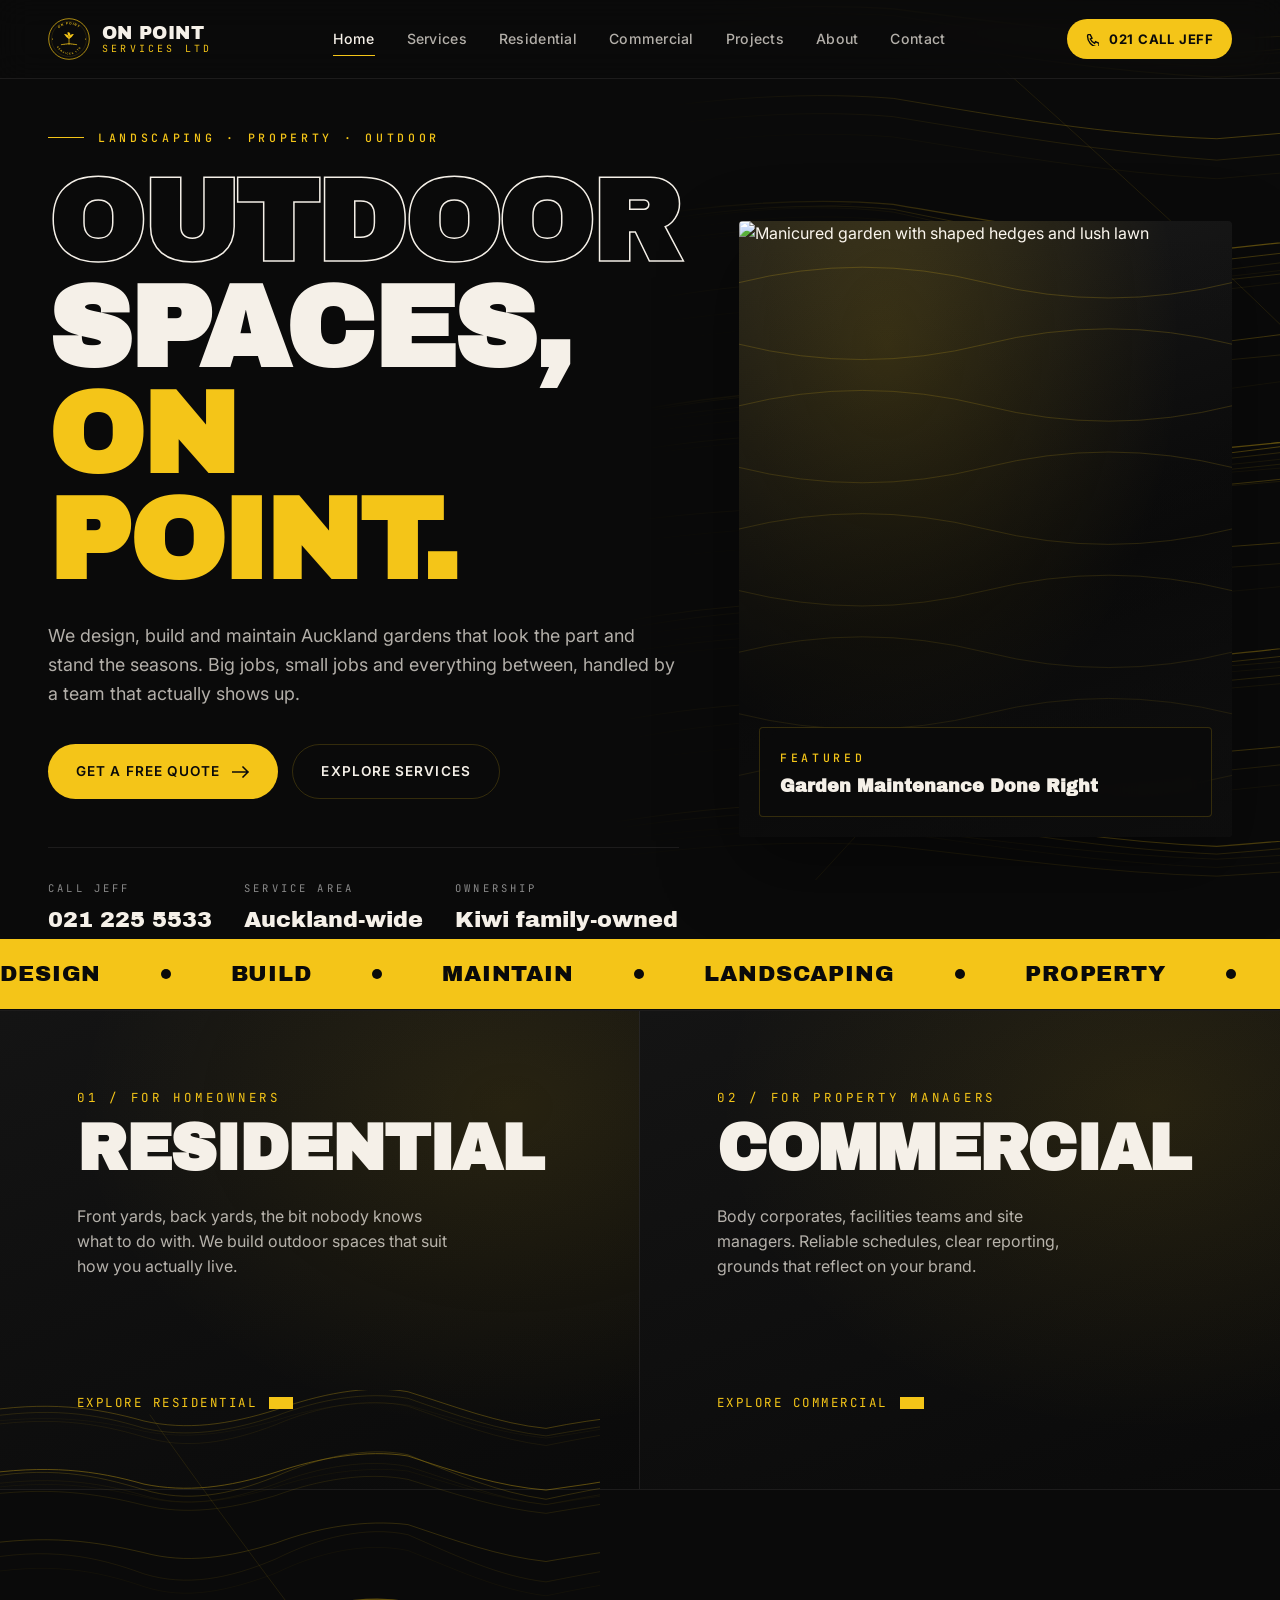
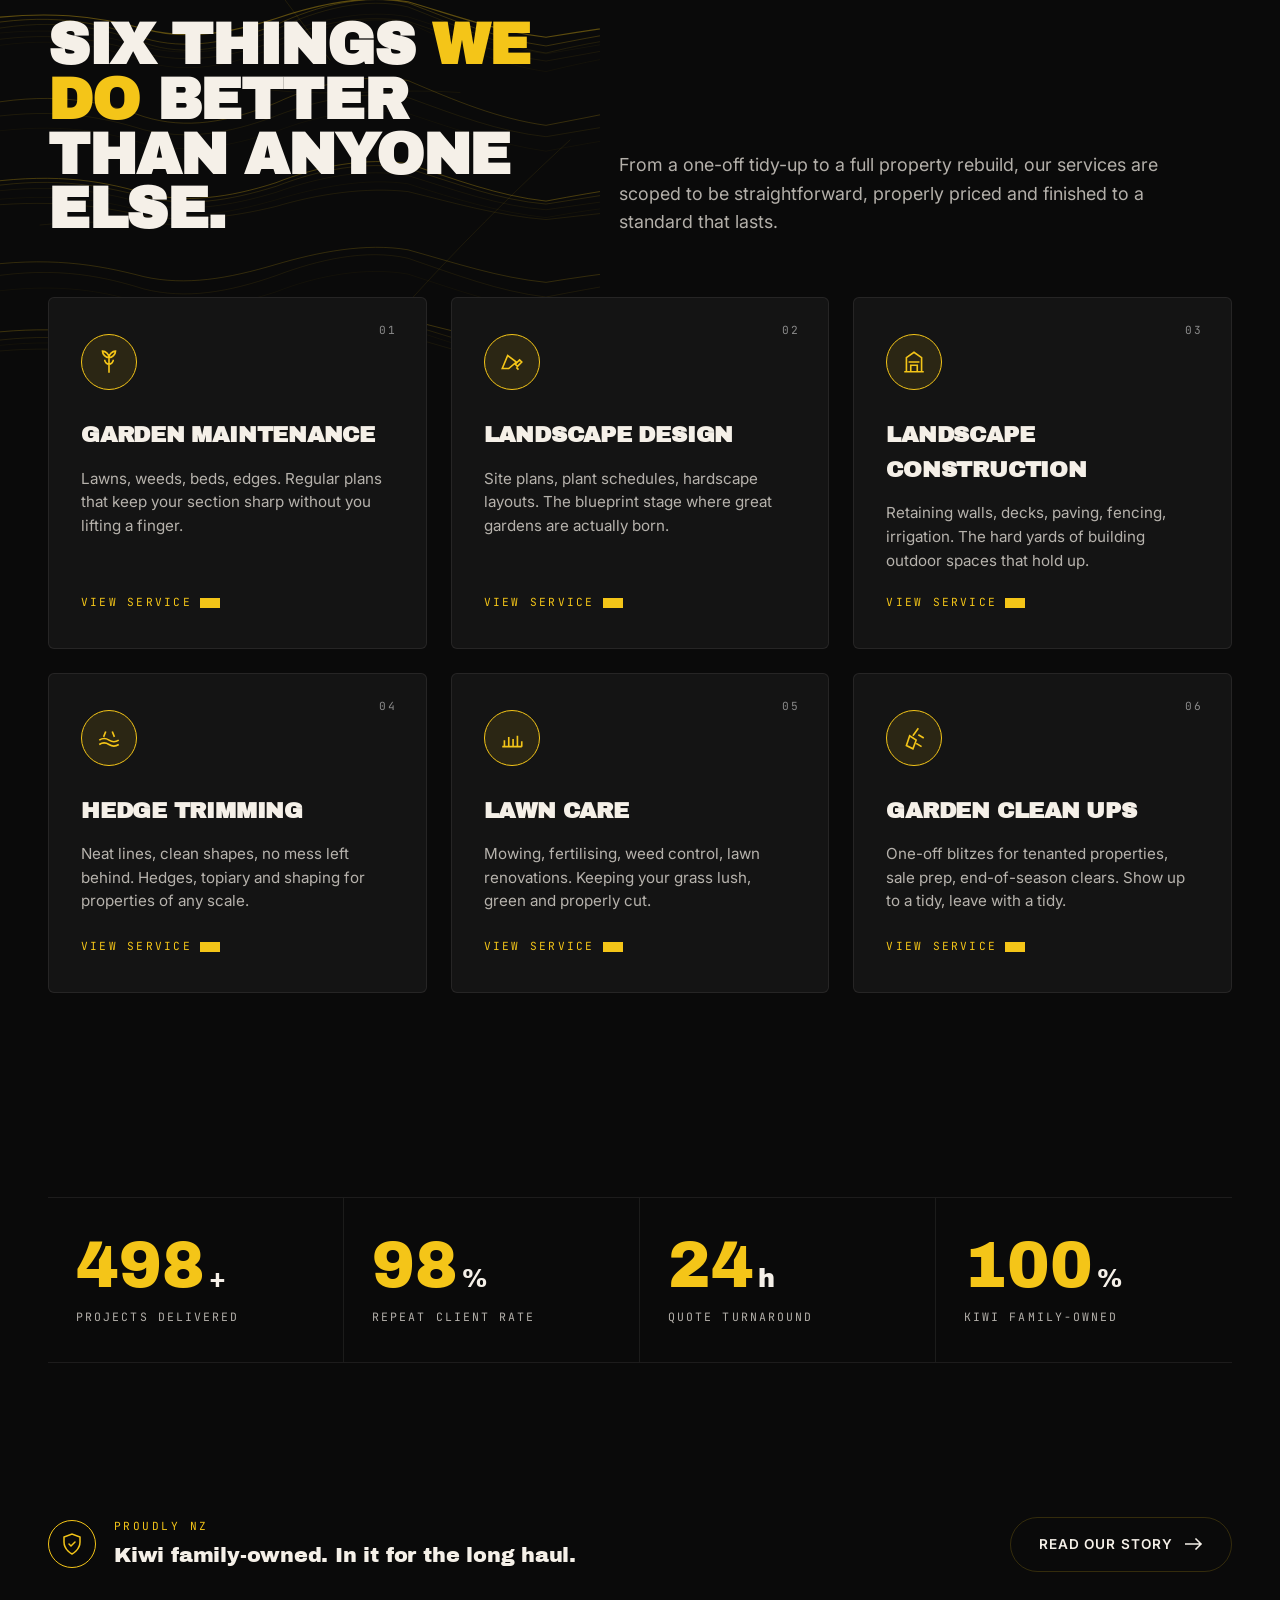
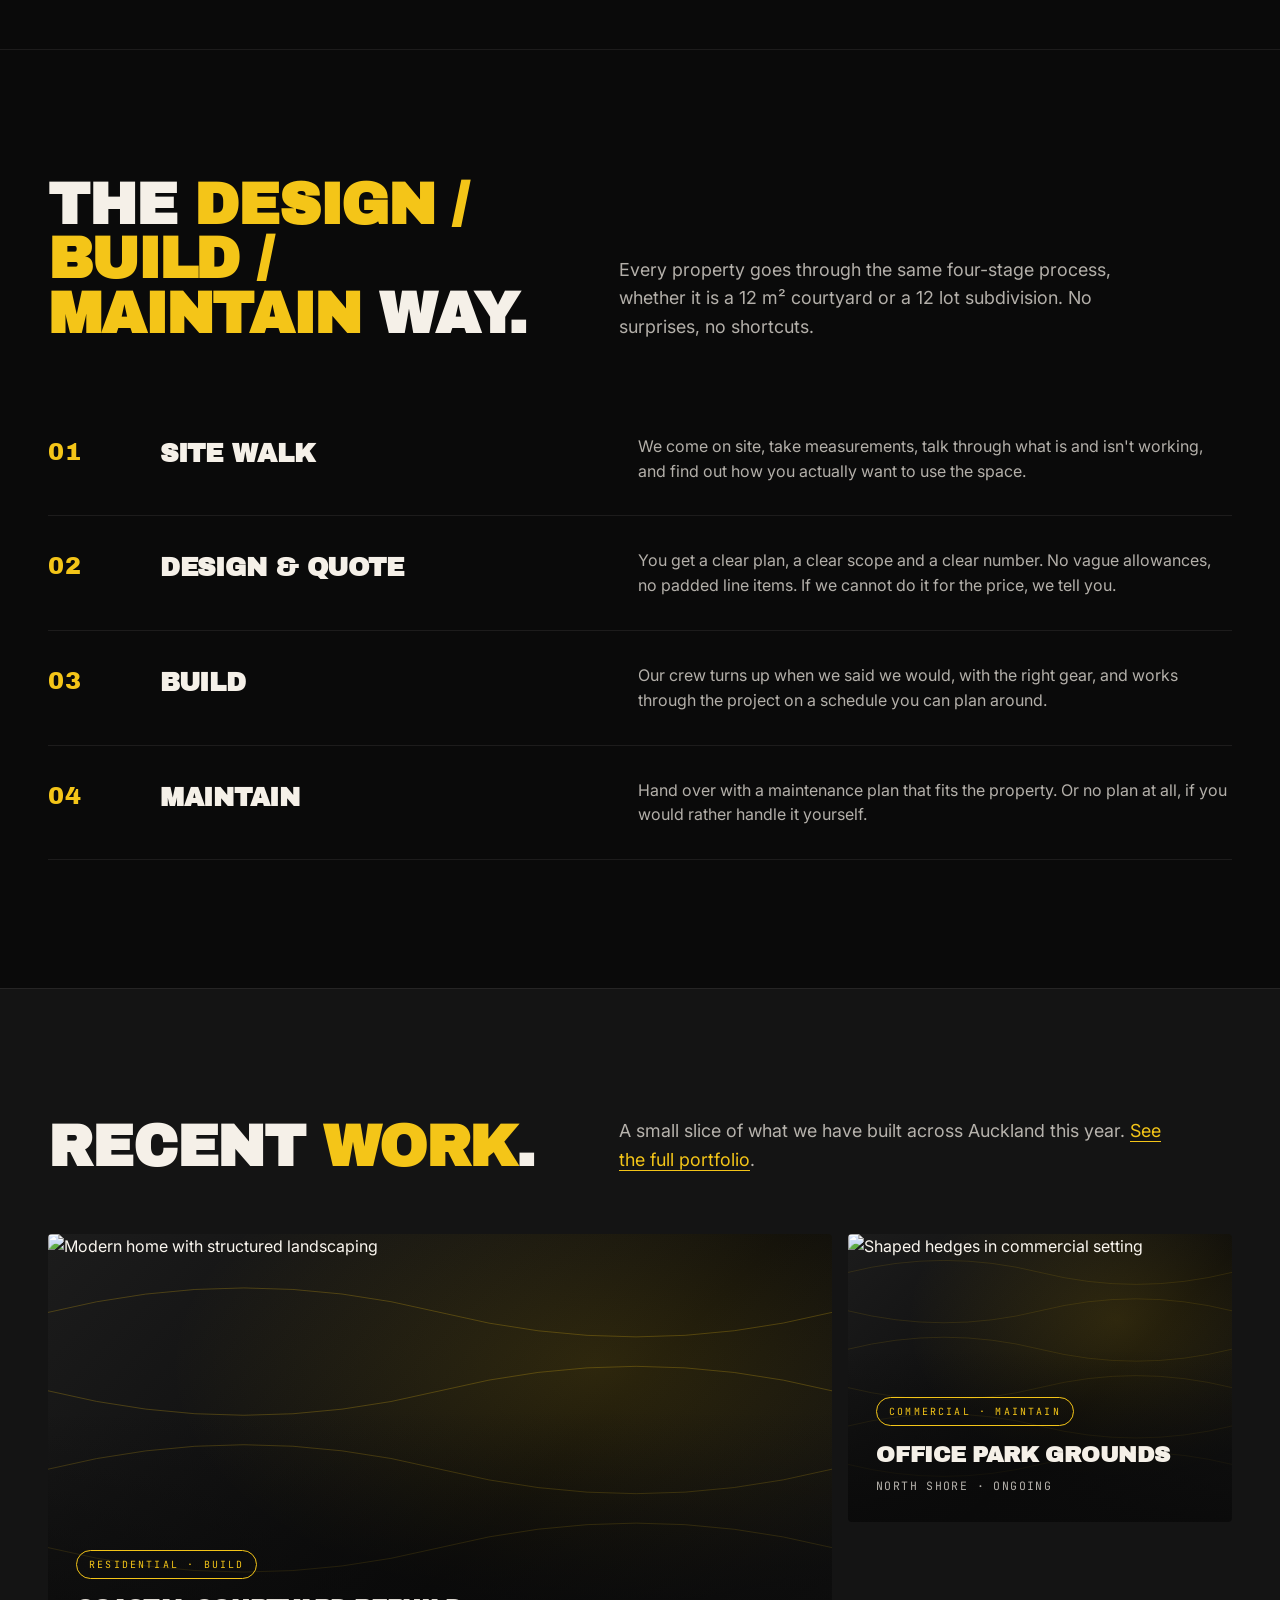
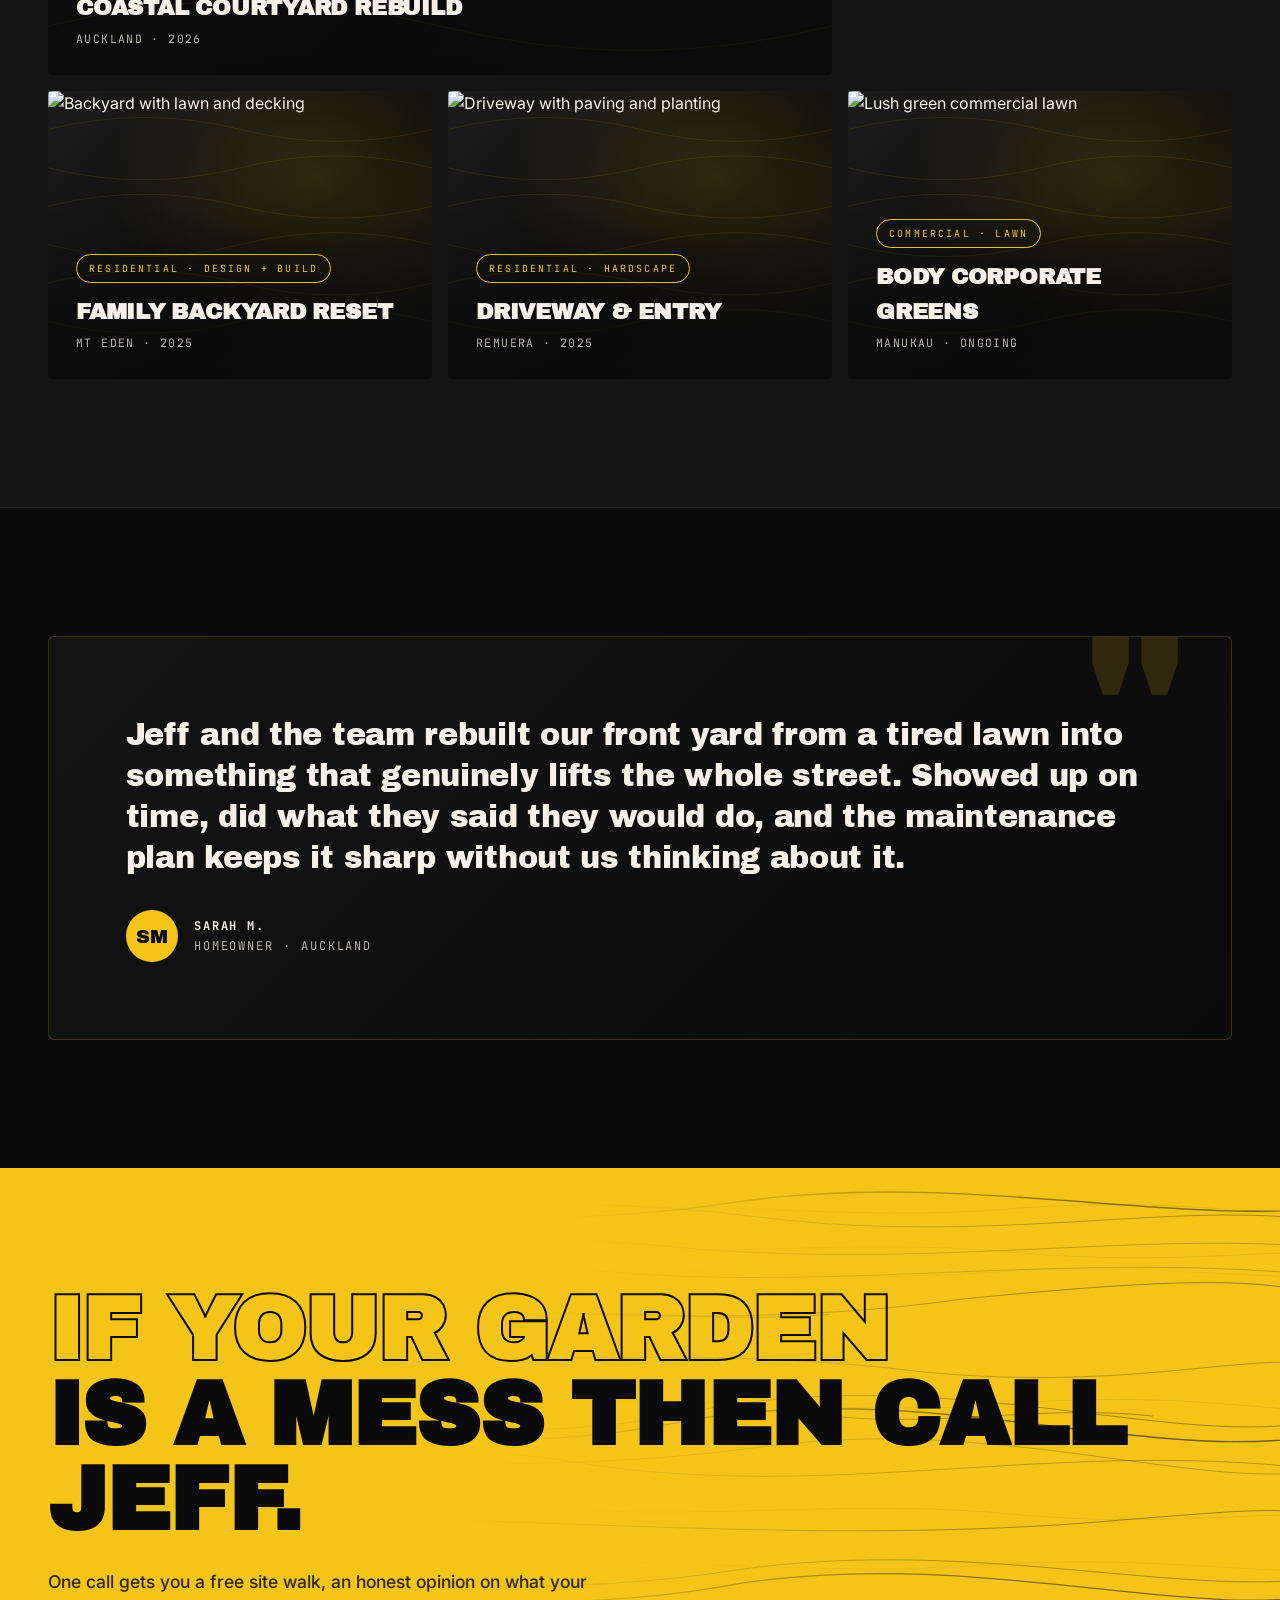
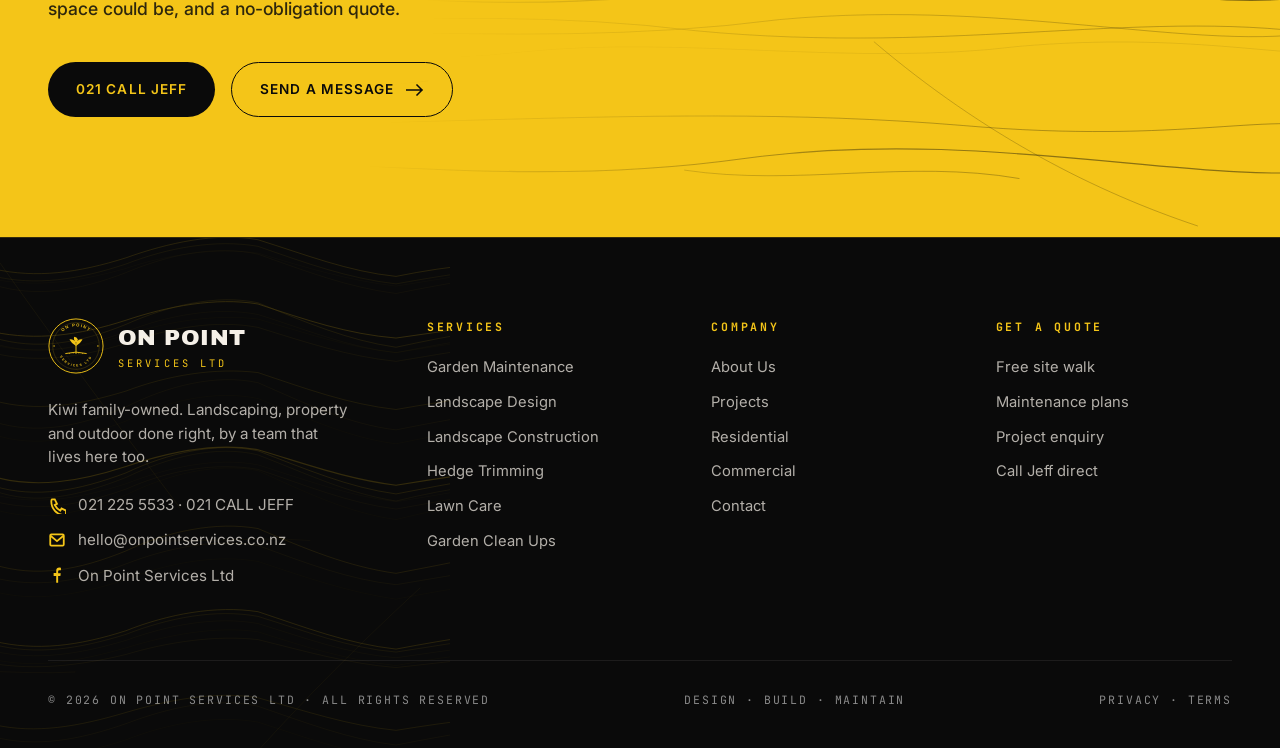
==== index.html @ fd5c6266 "Add files via upload" ====
<!DOCTYPE html>
<html lang="en-NZ">
<head>
<meta charset="UTF-8" />
<meta name="viewport" content="width=device-width, initial-scale=1.0" />
<title>On Point Services Ltd | Landscaping, Garden Maintenance & Outdoor Construction NZ</title>
<meta name="description" content="On Point Services Ltd builds, designs and maintains residential and commercial outdoor spaces across Auckland. Garden maintenance, landscape construction, hedge trimming and lawn care done right." />
<meta name="keywords" content="landscaping NZ, landscape design Auckland, garden maintenance, commercial landscaping, residential landscaping, hedge trimming, lawn care, on point services, call jeff" />
<meta name="theme-color" content="#0A0A0A" />
<link rel="icon" type="image/svg+xml" href="assets/logo.svg" />

<!-- Open Graph -->
<meta property="og:type" content="website" />
<meta property="og:title" content="On Point Services Ltd | Landscaping Done Right" />
<meta property="og:description" content="Kiwi family-owned. Design. Build. Maintain. Premium landscaping for Auckland residential and commercial properties." />
<meta property="og:image" content="assets/logo.svg" />

<!-- Schema.org LocalBusiness -->
<script type="application/ld+json">
{
  "@context": "https://schema.org",
  "@type": "LocalBusiness",
  "@id": "https://www.onpointservices.co.nz/",
  "name": "On Point Services Ltd",
  "image": "assets/logo.svg",
  "telephone": "+64 21 225 5533",
  "areaServed": "Auckland, New Zealand",
  "priceRange": "$$",
  "address": { "@type": "PostalAddress", "addressLocality": "Auckland", "addressCountry": "NZ" },
  "sameAs": ["https://www.facebook.com/onpointservicesltd"],
  "description": "Kiwi family-owned landscaping company. Garden maintenance, design and outdoor construction for residential and commercial properties across Auckland."
}
</script>

<link rel="preconnect" href="https://fonts.googleapis.com" />
<link rel="preconnect" href="https://fonts.gstatic.com" crossorigin />
<link href="https://fonts.googleapis.com/css2?family=Archivo+Black&family=Inter:wght@400;500;600;700&family=JetBrains+Mono:wght@400;500&display=swap" rel="stylesheet" />
<link rel="stylesheet" href="css/styles.css" />
</head>
<body>

<!-- ============= NAV ============= -->
<header class="nav nav-mobile">
  <div class="container nav-inner">
    <a class="nav-brand" href="index.html" aria-label="On Point Services Ltd home">
      <img class="logo-mark" src="assets/logo.svg" alt="" />
      <span class="nav-brand-text">
        On Point
        <small>Services Ltd</small>
      </span>
    </a>
    <nav class="nav-links" aria-label="Primary">
      <a href="index.html" class="active">Home</a>
      <a href="services.html">Services</a>
      <a href="residential.html">Residential</a>
      <a href="commercial.html">Commercial</a>
      <a href="projects.html">Projects</a>
      <a href="about.html">About</a>
      <a href="contact.html">Contact</a>
    </nav>
    <a href="tel:+64212255533" class="nav-cta nav-cta-desktop">
      <svg viewBox="0 0 16 16" fill="none" stroke="currentColor" stroke-width="1.6"><path d="M3 3h3l2 4-2 1c1 2 3 4 5 5l1-2 4 2v3a1 1 0 0 1-1 1A12 12 0 0 1 3 4a1 1 0 0 1 1-1Z"/></svg>
      021 CALL JEFF
    </a>
    <button class="nav-toggle" aria-label="Open navigation" aria-expanded="false">
      <span></span><span></span><span></span>
    </button>
  </div>
</header>

<!-- ============= HERO ============= -->
<section class="hero">
  <div class="topo-bg"></div>
  <div class="container hero-grid">
    <div class="reveal">
      <div class="hero-eyebrow">
        <span class="eyebrow">Landscaping · Property · Outdoor</span>
      </div>
      <h1 class="display display-xl">
        <span class="outline">Outdoor</span>
        <span>spaces,</span>
        <span class="gold-line">on point.</span>
      </h1>
      <p class="lede">We design, build and maintain Auckland gardens that look the part and stand the seasons. Big jobs, small jobs and everything between, handled by a team that actually shows up.</p>

      <div style="display:flex; gap:14px; flex-wrap:wrap; margin-top: 36px;">
        <a href="contact.html" class="btn btn-primary">Get a free quote <span class="arrow"></span></a>
        <a href="services.html" class="btn btn-ghost">Explore services</a>
      </div>

      <div class="hero-meta">
        <div>
          <div class="label">Call Jeff</div>
          <div class="val">021 225 5533</div>
        </div>
        <div>
          <div class="label">Service area</div>
          <div class="val">Auckland-wide</div>
        </div>
        <div>
          <div class="label">Ownership</div>
          <div class="val">Kiwi family-owned</div>
        </div>
      </div>
    </div>

    <div class="hero-visual reveal">
      <img src="https://images.unsplash.com/photo-1558904541-efa843a96f01?auto=format&fit=crop&w=1200&q=70" alt="Manicured garden with shaped hedges and lush lawn" loading="lazy" />
      <div class="hero-tag-card">
        <span class="eyebrow">Featured</span>
        <strong>Garden Maintenance Done Right</strong>
      </div>
    </div>
  </div>
</section>

<!-- ============= MARQUEE ============= -->
<div class="marquee">
  <div class="marquee-track">
    <span>
      Design <span class="marquee-dot"></span>
      Build <span class="marquee-dot"></span>
      Maintain <span class="marquee-dot"></span>
      Landscaping <span class="marquee-dot"></span>
      Property <span class="marquee-dot"></span>
      Outdoor <span class="marquee-dot"></span>
      If your garden is a mess, then call Jeff <span class="marquee-dot"></span>
    </span>
  </div>
</div>

<!-- ============= AUDIENCE FILTER ============= -->
<section aria-label="Choose your project type">
  <div class="audience">
    <a href="residential.html" class="audience-card" style="--bg-img: url('https://images.unsplash.com/photo-1416879595882-3373a0480b5b?auto=format&fit=crop&w=1400&q=70');">
      <div>
        <div class="audience-num">01 / FOR HOMEOWNERS</div>
        <h3>Residential</h3>
        <p>Front yards, back yards, the bit nobody knows what to do with. We build outdoor spaces that suit how you actually live.</p>
      </div>
      <span class="audience-link">Explore residential <span class="arrow"></span></span>
    </a>
    <a href="commercial.html" class="audience-card" style="--bg-img: url('https://images.unsplash.com/photo-1600573472556-e636c2acda88?auto=format&fit=crop&w=1400&q=70');">
      <div>
        <div class="audience-num">02 / FOR PROPERTY MANAGERS</div>
        <h3>Commercial</h3>
        <p>Body corporates, facilities teams and site managers. Reliable schedules, clear reporting, grounds that reflect on your brand.</p>
      </div>
      <span class="audience-link">Explore commercial <span class="arrow"></span></span>
    </a>
  </div>
</section>

<!-- ============= SERVICES ============= -->
<section class="section" id="services">
  <div class="topo-corner tr topo-bg topo-dense"></div>
  <div class="container">
    <div class="section-head reveal">
      <h2>Six things <span class="gold">we do</span> better than anyone else.</h2>
      <p class="lede">From a one-off tidy-up to a full property rebuild, our services are scoped to be straightforward, properly priced and finished to a standard that lasts.</p>
    </div>

    <div class="grid grid-3">

      <a href="service-garden-maintenance.html" class="service-card reveal">
        <span class="num">01</span>
        <div class="service-icon">
          <svg viewBox="0 0 24 24"><path d="M12 22V8M12 8c0-3 3-6 6-6 0 3-3 6-6 6Zm0 0c0-3-3-6-6-6 0 3 3 6 6 6Zm0 6c-2 0-4-2-4-4M12 14c2 0 4-2 4-4"/></svg>
        </div>
        <h3>Garden Maintenance</h3>
        <p>Lawns, weeds, beds, edges. Regular plans that keep your section sharp without you lifting a finger.</p>
        <span class="more">View service <span class="arrow"></span></span>
      </a>

      <a href="service-landscape-design.html" class="service-card reveal">
        <span class="num">02</span>
        <div class="service-icon">
          <svg viewBox="0 0 24 24"><path d="M3 18l5-12 8 6-7 6Zm14-2 4-4-2-2-4 4Zm-1 1 2 2"/></svg>
        </div>
        <h3>Landscape Design</h3>
        <p>Site plans, plant schedules, hardscape layouts. The blueprint stage where great gardens are actually born.</p>
        <span class="more">View service <span class="arrow"></span></span>
      </a>

      <a href="service-landscape-construction.html" class="service-card reveal">
        <span class="num">03</span>
        <div class="service-icon">
          <svg viewBox="0 0 24 24"><path d="M3 21h18M5 21V8l7-5 7 5v13M9 21v-6h6v6M7 12h10"/></svg>
        </div>
        <h3>Landscape Construction</h3>
        <p>Retaining walls, decks, paving, fencing, irrigation. The hard yards of building outdoor spaces that hold up.</p>
        <span class="more">View service <span class="arrow"></span></span>
      </a>

      <a href="service-hedge-trimming.html" class="service-card reveal">
        <span class="num">04</span>
        <div class="service-icon">
          <svg viewBox="0 0 24 24"><path d="M3 14c3-2 6-2 9 0s6 2 9 0M3 18c3-2 6-2 9 0s6 2 9 0M9 6l-2 5M15 6l2 5"/></svg>
        </div>
        <h3>Hedge Trimming</h3>
        <p>Neat lines, clean shapes, no mess left behind. Hedges, topiary and shaping for properties of any scale.</p>
        <span class="more">View service <span class="arrow"></span></span>
      </a>

      <a href="services.html#lawn-care" class="service-card reveal">
        <span class="num">05</span>
        <div class="service-icon">
          <svg viewBox="0 0 24 24"><path d="M3 20h18M5 20v-6M9 20v-9M13 20v-7M17 20v-10M21 20v-5"/></svg>
        </div>
        <h3>Lawn Care</h3>
        <p>Mowing, fertilising, weed control, lawn renovations. Keeping your grass lush, green and properly cut.</p>
        <span class="more">View service <span class="arrow"></span></span>
      </a>

      <a href="services.html#cleanups" class="service-card reveal">
        <span class="num">06</span>
        <div class="service-icon">
          <svg viewBox="0 0 24 24"><path d="M5 19l3-9 6 4-3 8Zm6-9 5-7M14 17l5 3M16 9l5 3"/></svg>
        </div>
        <h3>Garden Clean Ups</h3>
        <p>One-off blitzes for tenanted properties, sale prep, end-of-season clears. Show up to a tidy, leave with a tidy.</p>
        <span class="more">View service <span class="arrow"></span></span>
      </a>

    </div>
  </div>
</section>

<!-- ============= STATS ============= -->
<section class="section-tight">
  <div class="container">
    <div class="stats reveal">
      <div class="stat">
        <div class="stat-num"><span data-count="500">0</span><small>+</small></div>
        <div class="stat-label">Projects delivered</div>
      </div>
      <div class="stat">
        <div class="stat-num"><span data-count="98">0</span><small>%</small></div>
        <div class="stat-label">Repeat client rate</div>
      </div>
      <div class="stat">
        <div class="stat-num"><span data-count="24">0</span><small>h</small></div>
        <div class="stat-label">Quote turnaround</div>
      </div>
      <div class="stat">
        <div class="stat-num"><span data-count="100">0</span><small>%</small></div>
        <div class="stat-label">Kiwi family-owned</div>
      </div>
    </div>
  </div>
</section>

<!-- ============= KIWI BADGE STRIP ============= -->
<section class="section-tight" style="border-bottom: 1px solid var(--line-soft);">
  <div class="container">
    <div class="reveal" style="display: flex; align-items: center; justify-content: space-between; gap: 32px; flex-wrap: wrap;">
      <div style="display: flex; align-items: center; gap: 18px;">
        <div style="width: 48px; height: 48px; border-radius: 50%; border: 1px solid var(--gold); display: flex; align-items: center; justify-content: center; flex: 0 0 48px;">
          <svg viewBox="0 0 24 24" width="24" height="24" fill="none" stroke="#F4C518" stroke-width="1.5" stroke-linecap="round"><path d="M12 22s8-4 8-12V5l-8-3-8 3v5c0 8 8 12 8 12Z"/><path d="m9 12 2 2 4-4"/></svg>
        </div>
        <div>
          <div style="font-family: var(--font-mono); font-size: 0.7rem; letter-spacing: 0.22em; text-transform: uppercase; color: var(--gold); margin-bottom: 4px;">Proudly NZ</div>
          <div style="font-family: var(--font-display); font-size: 1.3rem; color: var(--bone); letter-spacing: -0.01em;">Kiwi family-owned. In it for the long haul.</div>
        </div>
      </div>
      <a href="about.html" class="btn btn-ghost">Read our story <span class="arrow"></span></a>
    </div>
  </div>
</section>

<!-- ============= PROCESS ============= -->
<section class="section">
  <div class="container">
    <div class="section-head reveal">
      <h2>The <span class="gold">design / build / maintain</span> way.</h2>
      <p class="lede">Every property goes through the same four-stage process, whether it is a 12 m² courtyard or a 12 lot subdivision. No surprises, no shortcuts.</p>
    </div>

    <div class="process-list">
      <div class="process-item reveal">
        <div class="process-num">01</div>
        <h3>Site Walk</h3>
        <p>We come on site, take measurements, talk through what is and isn't working, and find out how you actually want to use the space.</p>
      </div>
      <div class="process-item reveal">
        <div class="process-num">02</div>
        <h3>Design & Quote</h3>
        <p>You get a clear plan, a clear scope and a clear number. No vague allowances, no padded line items. If we cannot do it for the price, we tell you.</p>
      </div>
      <div class="process-item reveal">
        <div class="process-num">03</div>
        <h3>Build</h3>
        <p>Our crew turns up when we said we would, with the right gear, and works through the project on a schedule you can plan around.</p>
      </div>
      <div class="process-item reveal">
        <div class="process-num">04</div>
        <h3>Maintain</h3>
        <p>Hand over with a maintenance plan that fits the property. Or no plan at all, if you would rather handle it yourself.</p>
      </div>
    </div>
  </div>
</section>

<!-- ============= FEATURED PROJECTS ============= -->
<section class="section" style="background: var(--ink-2); border-top: 1px solid var(--line-soft); border-bottom: 1px solid var(--line-soft);">
  <div class="container">
    <div class="section-head reveal">
      <h2>Recent <span class="gold">work</span>.</h2>
      <p class="lede">A small slice of what we have built across Auckland this year. <a href="projects.html" style="color: var(--gold); border-bottom: 1px solid var(--gold);">See the full portfolio</a>.</p>
    </div>

    <div class="project-grid">
      <a href="projects.html" class="project-card wide reveal">
        <img src="https://images.unsplash.com/photo-1600585154340-be6161a56a0c?auto=format&fit=crop&w=1600&q=70" alt="Modern home with structured landscaping" loading="lazy" />
        <div class="project-card-overlay">
          <span class="project-tag">Residential · Build</span>
          <h4>Coastal Courtyard Rebuild</h4>
          <span class="loc">Auckland · 2026</span>
        </div>
      </a>
      <a href="projects.html" class="project-card reveal">
        <img src="https://images.unsplash.com/photo-1585320806297-9794b3e4eeae?auto=format&fit=crop&w=1000&q=70" alt="Shaped hedges in commercial setting" loading="lazy" />
        <div class="project-card-overlay">
          <span class="project-tag">Commercial · Maintain</span>
          <h4>Office Park Grounds</h4>
          <span class="loc">North Shore · Ongoing</span>
        </div>
      </a>
      <a href="projects.html" class="project-card reveal">
        <img src="https://images.unsplash.com/photo-1598902108854-10e335adac99?auto=format&fit=crop&w=1000&q=70" alt="Backyard with lawn and decking" loading="lazy" />
        <div class="project-card-overlay">
          <span class="project-tag">Residential · Design + Build</span>
          <h4>Family Backyard Reset</h4>
          <span class="loc">Mt Eden · 2025</span>
        </div>
      </a>
      <a href="projects.html" class="project-card reveal">
        <img src="https://images.unsplash.com/photo-1469827160215-9d29e96e72f4?auto=format&fit=crop&w=1000&q=70" alt="Driveway with paving and planting" loading="lazy" />
        <div class="project-card-overlay">
          <span class="project-tag">Residential · Hardscape</span>
          <h4>Driveway & Entry</h4>
          <span class="loc">Remuera · 2025</span>
        </div>
      </a>
      <a href="projects.html" class="project-card reveal">
        <img src="https://images.unsplash.com/photo-1469827160215-9d29e96e72f4?auto=format&fit=crop&w=1000&q=70" alt="Lush green commercial lawn" loading="lazy" />
        <div class="project-card-overlay">
          <span class="project-tag">Commercial · Lawn</span>
          <h4>Body Corporate Greens</h4>
          <span class="loc">Manukau · Ongoing</span>
        </div>
      </a>
    </div>
  </div>
</section>

<!-- ============= TESTIMONIAL ============= -->
<section class="section">
  <div class="container">
    <div class="testimonial reveal">
      <div class="testimonial-quote-mark">"</div>
      <blockquote>
        Jeff and the team rebuilt our front yard from a tired lawn into something that genuinely lifts the whole street. Showed up on time, did what they said they would do, and the maintenance plan keeps it sharp without us thinking about it.
      </blockquote>
      <div class="testimonial-author">
        <div class="avatar">SM</div>
        <div class="who">
          <strong>Sarah M.</strong>
          <span>Homeowner · Auckland</span>
        </div>
      </div>
    </div>
  </div>
</section>

<!-- ============= CTA STRIP ============= -->
<section class="cta-strip">
  <div class="container">
    <h2>
      <span class="outline">If your garden</span>
      <span>is a mess</span>
      <span>then call Jeff.</span>
    </h2>
    <p style="font-size: 1.1rem; max-width: 50ch; color: rgba(10,10,10,0.85); font-weight: 500;">
      One call gets you a free site walk, an honest opinion on what your space could be, and a no-obligation quote.
    </p>
    <div class="cta-strip-actions">
      <a href="tel:+64212255533" class="btn btn-primary">021 CALL JEFF</a>
      <a href="contact.html" class="btn btn-ghost">Send a message <span class="arrow"></span></a>
    </div>
  </div>
</section>

<!-- ============= FOOTER ============= -->
<footer>
  <div class="topo-corner bl topo-bg topo-dense" style="opacity: 0.25;"></div>
  <div class="container">
    <div class="footer-grid">
      <div>
        <div class="footer-brand">
          <img class="logo-mark" src="assets/logo.svg" alt="On Point Services Ltd logo" />
          <div class="footer-brand-text">
            On Point
            <small>Services Ltd</small>
          </div>
        </div>
        <p class="footer-tagline">Kiwi family-owned. Landscaping, property and outdoor done right, by a team that lives here too.</p>
        <div class="footer-contact-row">
          <svg viewBox="0 0 16 16" fill="none" stroke="currentColor" stroke-width="1.6"><path d="M3 3h3l2 4-2 1c1 2 3 4 5 5l1-2 4 2v3a1 1 0 0 1-1 1A12 12 0 0 1 3 4a1 1 0 0 1 1-1Z"/></svg>
          <a href="tel:+64212255533">021 225 5533 · 021 CALL JEFF</a>
        </div>
        <div class="footer-contact-row">
          <svg viewBox="0 0 16 16" fill="none" stroke="currentColor" stroke-width="1.6"><rect x="2" y="3" width="12" height="10" rx="1"/><path d="m2 4 6 5 6-5"/></svg>
          <a href="mailto:hello@onpointservices.co.nz">hello@onpointservices.co.nz</a>
        </div>
        <div class="footer-contact-row">
          <svg viewBox="0 0 16 16" fill="currentColor"><path d="M9 14V8h2l.3-2.5H9V4c0-.7.2-1.2 1.2-1.2H11.5V.6A18 18 0 0 0 10 .5C8.4.5 7.3 1.5 7.3 3.4v2H5V8h2.3v6Z"/></svg>
          <a href="https://www.facebook.com/" target="_blank" rel="noopener">On Point Services Ltd</a>
        </div>
      </div>

      <div class="footer-col">
        <h4>Services</h4>
        <ul>
          <li><a href="service-garden-maintenance.html">Garden Maintenance</a></li>
          <li><a href="service-landscape-design.html">Landscape Design</a></li>
          <li><a href="service-landscape-construction.html">Landscape Construction</a></li>
          <li><a href="service-hedge-trimming.html">Hedge Trimming</a></li>
          <li><a href="services.html#lawn-care">Lawn Care</a></li>
          <li><a href="services.html#cleanups">Garden Clean Ups</a></li>
        </ul>
      </div>

      <div class="footer-col">
        <h4>Company</h4>
        <ul>
          <li><a href="about.html">About Us</a></li>
          <li><a href="projects.html">Projects</a></li>
          <li><a href="residential.html">Residential</a></li>
          <li><a href="commercial.html">Commercial</a></li>
          <li><a href="contact.html">Contact</a></li>
        </ul>
      </div>

      <div class="footer-col">
        <h4>Get a Quote</h4>
        <ul>
          <li><a href="contact.html">Free site walk</a></li>
          <li><a href="contact.html">Maintenance plans</a></li>
          <li><a href="contact.html">Project enquiry</a></li>
          <li><a href="tel:+64212255533">Call Jeff direct</a></li>
        </ul>
      </div>
    </div>

    <div class="footer-bottom">
      <span>© <span data-year>2026</span> On Point Services Ltd · All rights reserved</span>
      <span>Design · Build · Maintain</span>
      <span><a href="contact.html">Privacy</a> · <a href="contact.html">Terms</a></span>
    </div>
  </div>
</footer>

<script src="js/main.js"></script>
</body>
</html>
---- css/styles.css ----
/* ============================================
   ON POINT SERVICES LTD
   Design system v1.0
   ============================================ */

:root {
  --ink: #0A0A0A;
  --ink-2: #141414;
  --ink-3: #1C1C1C;
  --ink-4: #262626;
  --line: rgba(244, 197, 24, 0.18);
  --line-soft: rgba(245, 240, 232, 0.08);
  --gold: #F4C518;
  --gold-deep: #D4A914;
  --gold-bright: #FFD43B;
  --bone: #F5F0E8;
  --bone-dim: rgba(245, 240, 232, 0.72);
  --muted: #8A8A8A;
  --green-accent: #2D5A3D;
  --shadow: 0 30px 80px rgba(0,0,0,0.4);

  --font-display: "Archivo Black", "Helvetica Neue", Arial, sans-serif;
  --font-sans: "Inter", "Helvetica Neue", Arial, sans-serif;
  --font-mono: "JetBrains Mono", "Courier New", monospace;

  --container: 1320px;
  --gutter: clamp(20px, 4vw, 48px);
}

* { box-sizing: border-box; margin: 0; padding: 0; }

html {
  scroll-behavior: smooth;
  -webkit-text-size-adjust: 100%;
}

body {
  font-family: var(--font-sans);
  background: var(--ink);
  color: var(--bone);
  line-height: 1.55;
  font-size: 16px;
  font-weight: 400;
  overflow-x: hidden;
  cursor: default;
}

img { max-width: 100%; height: auto; display: block; }
a { color: inherit; text-decoration: none; transition: color .2s ease; }
button { font-family: inherit; cursor: pointer; border: none; background: none; color: inherit; }
ul { list-style: none; }

/* ============================================
   TYPOGRAPHY
   ============================================ */
.display {
  font-family: var(--font-display);
  font-weight: 900;
  letter-spacing: -0.02em;
  line-height: 0.92;
  text-transform: uppercase;
}
.display-xl { font-size: clamp(3rem, 9vw, 8.5rem); }
.display-lg { font-size: clamp(2.5rem, 6.5vw, 5.5rem); }
.display-md { font-size: clamp(2rem, 4.5vw, 3.5rem); }
.display-sm { font-size: clamp(1.5rem, 3vw, 2.25rem); }

.eyebrow {
  font-family: var(--font-mono);
  font-size: 0.72rem;
  letter-spacing: 0.32em;
  text-transform: uppercase;
  color: var(--gold);
  font-weight: 500;
}

.lede {
  font-size: clamp(1.05rem, 1.4vw, 1.25rem);
  color: var(--bone-dim);
  max-width: 60ch;
  line-height: 1.6;
}

p { color: var(--bone-dim); }
.text-gold { color: var(--gold) !important; }
.text-bone { color: var(--bone); }
.italic { font-style: italic; }

/* ============================================
   LAYOUT
   ============================================ */
.container {
  width: 100%;
  max-width: var(--container);
  margin: 0 auto;
  padding-left: var(--gutter);
  padding-right: var(--gutter);
}

.section {
  padding: clamp(70px, 10vw, 140px) 0;
  position: relative;
}

.section-tight { padding: clamp(40px, 6vw, 80px) 0; }

.grid { display: grid; gap: 24px; }
.grid-2 { grid-template-columns: repeat(2, 1fr); }
.grid-3 { grid-template-columns: repeat(3, 1fr); }
.grid-4 { grid-template-columns: repeat(4, 1fr); }

@media (max-width: 900px) {
  .grid-3, .grid-4 { grid-template-columns: 1fr 1fr; }
  .grid-2 { grid-template-columns: 1fr; }
}
@media (max-width: 600px) {
  .grid-3, .grid-4 { grid-template-columns: 1fr; }
}

.flex { display: flex; }
.flex-between { display: flex; justify-content: space-between; align-items: center; }
.gap-12 { gap: 12px; } .gap-24 { gap: 24px; } .gap-40 { gap: 40px; }

/* ============================================
   TOPOGRAPHIC PATTERN (signature element)
   Topographic-map style: concentric contour rings around imagined hills,
   long sweeping ridge lines, valley flow, and diagonal mountain ridges.
   Like reading a contour map of rolling hills.
   ============================================ */
.topo-bg {
  position: absolute; inset: 0;
  pointer-events: none;
  opacity: 0.55;
  background-image: url("data:image/svg+xml;utf8,<svg xmlns='http://www.w3.org/2000/svg' viewBox='0 0 2400 1600' fill='none' preserveAspectRatio='xMidYMid slice'><g stroke='%23F4C518' fill='none' stroke-linecap='round'><path d='M -50 46.5 C 192.0 27.5 384.0 40.0 576.0 59.1 C 744.0 73.1 912.0 65.7 1104.0 41.1 C 1272.0 19.8 1464.0 4.7 1632.0 15.4 C 1824.0 39.6 1992.0 64.0 2184.0 68.8 Q 2352.0 58.5 2450 52.5' stroke-width='2.0' opacity='0.7'/><path d='M -50 63.3 C 192.0 45.1 384.0 54.4 576.0 81.9 C 744.0 98.2 912.0 86.5 1104.0 58.4 C 1272.0 31.3 1464.0 16.5 1632.0 27.0 C 1824.0 56.6 1992.0 84.7 2184.0 93.0 Q 2352.0 80.6 2450 69.4' stroke-width='1.3' opacity='0.55'/><path d='M -50 73.1 C 192.0 54.9 384.0 65.4 576.0 86.8 C 744.0 101.9 912.0 91.9 1104.0 70.4 C 1272.0 46.6 1464.0 30.7 1632.0 42.9 C 1824.0 66.2 1992.0 91.1 2184.0 98.3 Q 2352.0 85.6 2450 80.5' stroke-width='0.7' opacity='0.4'/><path d='M -50 87.7 C 192.0 66.2 384.0 79.7 576.0 100.5 C 744.0 120.3 912.0 110.3 1104.0 83.5 C 1272.0 58.7 1464.0 40.9 1632.0 54.5 C 1824.0 80.1 1992.0 106.1 2184.0 114.3 Q 2352.0 103.7 2450 95.4' stroke-width='0.5' opacity='0.32'/><path d='M -50 101.1 C 192.0 82.4 384.0 95.7 576.0 122.2 C 744.0 140.8 912.0 127.1 1104.0 98.5 C 1272.0 70.7 1464.0 50.7 1632.0 66.0 C 1824.0 93.8 1992.0 122.6 2184.0 132.0 Q 2352.0 121.3 2450 109.1' stroke-width='1.5' opacity='0.55'/><path d='M -50 208.0 C 192.0 182.9 384.0 198.3 576.0 224.6 C 744.0 245.8 912.0 233.6 1104.0 204.0 C 1272.0 171.8 1464.0 154.4 1632.0 168.1 C 1824.0 200.1 1992.0 230.2 2184.0 236.9 Q 2352.0 223.1 2450 213.4' stroke-width='1.6' opacity='0.5'/><path d='M -50 238.8 C 192.0 214.5 384.0 228.1 576.0 256.8 C 744.0 277.5 912.0 265.8 1104.0 236.0 C 1272.0 203.7 1464.0 184.3 1632.0 199.3 C 1824.0 230.8 1992.0 259.6 2184.0 273.4 Q 2352.0 258.3 2450 248.2' stroke-width='1.0' opacity='0.4'/><path d='M -50 273.4 C 192.0 250.3 384.0 266.4 576.0 290.0 C 744.0 309.9 912.0 298.5 1104.0 268.5 C 1272.0 239.3 1464.0 220.2 1632.0 233.9 C 1824.0 264.4 1992.0 294.1 2184.0 305.1 Q 2352.0 289.8 2450 283.3' stroke-width='0.5' opacity='0.32'/><path d='M -50 389.7 C 192.0 366.8 384.0 381.7 576.0 408.2 C 744.0 432.3 912.0 420.2 1104.0 386.3 C 1272.0 354.6 1464.0 333.9 1632.0 348.8 C 1824.0 381.6 1992.0 413.1 2184.0 425.9 Q 2352.0 408.4 2450 397.3' stroke-width='2.2' opacity='0.65'/><path d='M -50 403.3 C 192.0 378.2 384.0 393.1 576.0 426.6 C 744.0 452.6 912.0 437.7 1104.0 400.6 C 1272.0 362.6 1464.0 341.2 1632.0 357.3 C 1824.0 396.1 1992.0 431.5 2184.0 444.6 Q 2352.0 425.8 2450 413.3' stroke-width='1.4' opacity='0.55'/><path d='M -50 417.3 C 192.0 386.4 384.0 406.0 576.0 441.9 C 744.0 467.7 912.0 452.2 1104.0 409.7 C 1272.0 366.6 1464.0 341.5 1632.0 362.0 C 1824.0 403.8 1992.0 447.3 2184.0 462.3 Q 2352.0 440.7 2450 428.8' stroke-width='0.8' opacity='0.42'/><path d='M -50 428.4 C 192.0 397.4 384.0 416.8 576.0 452.6 C 744.0 480.3 912.0 465.4 1104.0 425.0 C 1272.0 383.3 1464.0 357.0 1632.0 377.0 C 1824.0 419.1 1992.0 457.7 2184.0 473.8 Q 2352.0 455.4 2450 441.1' stroke-width='0.5' opacity='0.35'/><path d='M -50 438.2 C 192.0 414.5 384.0 429.3 576.0 462.1 C 744.0 486.7 912.0 470.1 1104.0 434.3 C 1272.0 400.8 1464.0 378.5 1632.0 392.9 C 1824.0 428.5 1992.0 464.3 2184.0 479.2 Q 2352.0 462.2 2450 447.6' stroke-width='1.0' opacity='0.45'/><path d='M -50 452.6 C 192.0 420.7 384.0 441.0 576.0 475.5 C 744.0 502.9 912.0 490.0 1104.0 447.0 C 1272.0 404.7 1464.0 381.3 1632.0 398.8 C 1824.0 442.3 1992.0 483.9 2184.0 495.4 Q 2352.0 476.0 2450 462.3' stroke-width='0.6' opacity='0.35'/><path d='M -50 539.5 C 192.0 509.8 384.0 528.0 576.0 566.9 C 744.0 592.1 912.0 576.1 1104.0 535.3 C 1272.0 495.3 1464.0 468.6 1632.0 489.8 C 1824.0 529.4 1992.0 570.8 2184.0 584.6 Q 2352.0 563.3 2450 551.2' stroke-width='1.5' opacity='0.5'/><path d='M -50 579.3 C 192.0 550.4 384.0 568.4 576.0 600.6 C 744.0 624.0 912.0 608.6 1104.0 573.4 C 1272.0 537.5 1464.0 516.8 1632.0 530.9 C 1824.0 568.7 1992.0 603.5 2184.0 615.6 Q 2352.0 600.8 2450 587.7' stroke-width='0.9' opacity='0.4'/><path d='M -50 620.0 C 192.0 586.7 384.0 607.4 576.0 644.1 C 744.0 672.7 912.0 656.3 1104.0 612.5 C 1272.0 570.0 1464.0 544.0 1632.0 565.9 C 1824.0 607.7 1992.0 651.3 2184.0 665.8 Q 2352.0 643.1 2450 630.0' stroke-width='0.5' opacity='0.32'/><path d='M -50 722.7 C 192.0 693.3 384.0 713.2 576.0 746.5 C 744.0 773.9 912.0 757.2 1104.0 719.5 C 1272.0 679.9 1464.0 656.3 1632.0 672.0 C 1824.0 714.3 1992.0 754.2 2184.0 765.5 Q 2352.0 749.7 2450 736.7' stroke-width='2.4' opacity='0.7'/><path d='M -50 730.4 C 192.0 700.4 384.0 721.7 576.0 757.0 C 744.0 781.9 912.0 766.4 1104.0 725.4 C 1272.0 683.2 1464.0 657.8 1632.0 677.6 C 1824.0 720.7 1992.0 759.3 2184.0 775.2 Q 2352.0 755.4 2450 739.9' stroke-width='1.6' opacity='0.6'/><path d='M -50 742.5 C 192.0 713.3 384.0 734.4 576.0 766.1 C 744.0 791.9 912.0 773.4 1104.0 736.6 C 1272.0 698.2 1464.0 678.6 1632.0 694.1 C 1824.0 731.0 1992.0 769.7 2184.0 784.1 Q 2352.0 766.3 2450 751.5' stroke-width='1.0' opacity='0.5'/><path d='M -50 752.7 C 192.0 723.1 384.0 739.8 576.0 775.2 C 744.0 805.1 912.0 787.7 1104.0 745.2 C 1272.0 707.6 1464.0 681.8 1632.0 701.6 C 1824.0 739.8 1992.0 783.9 2184.0 794.4 Q 2352.0 778.5 2450 763.2' stroke-width='0.6' opacity='0.4'/><path d='M -50 766.2 C 192.0 736.7 384.0 753.3 576.0 786.6 C 744.0 809.9 912.0 794.7 1104.0 758.3 C 1272.0 721.2 1464.0 699.8 1632.0 717.4 C 1824.0 754.0 1992.0 792.4 2184.0 802.8 Q 2352.0 786.5 2450 773.0' stroke-width='0.8' opacity='0.42'/><path d='M -50 774.6 C 192.0 751.5 384.0 768.5 576.0 793.9 C 744.0 812.6 912.0 801.7 1104.0 773.3 C 1272.0 739.8 1464.0 724.5 1632.0 737.0 C 1824.0 767.5 1992.0 799.1 2184.0 807.4 Q 2352.0 793.7 2450 784.4' stroke-width='0.5' opacity='0.35'/><path d='M -50 791.7 C 192.0 766.2 384.0 781.8 576.0 810.5 C 744.0 833.0 912.0 818.2 1104.0 784.4 C 1272.0 750.0 1464.0 732.2 1632.0 746.2 C 1824.0 780.0 1992.0 813.7 2184.0 828.1 Q 2352.0 812.3 2450 800.2' stroke-width='1.4' opacity='0.55'/><path d='M -50 796.4 C 192.0 772.9 384.0 787.0 576.0 816.7 C 744.0 837.9 912.0 827.6 1104.0 794.7 C 1272.0 760.1 1464.0 739.1 1632.0 757.4 C 1824.0 787.7 1992.0 820.7 2184.0 830.3 Q 2352.0 816.5 2450 805.9' stroke-width='0.7' opacity='0.4'/><path d='M -50 905.0 C 192.0 883.7 384.0 897.0 576.0 919.2 C 744.0 938.1 912.0 926.1 1104.0 899.6 C 1272.0 874.3 1464.0 858.2 1632.0 871.9 C 1824.0 898.1 1992.0 925.4 2184.0 933.8 Q 2352.0 921.7 2450 913.6' stroke-width='1.4' opacity='0.5'/><path d='M -50 941.3 C 192.0 917.5 384.0 932.8 576.0 956.7 C 744.0 972.9 912.0 964.9 1104.0 937.2 C 1272.0 908.2 1464.0 891.9 1632.0 905.2 C 1824.0 930.5 1992.0 959.9 2184.0 969.1 Q 2352.0 957.4 2450 948.0' stroke-width='0.8' opacity='0.4'/><path d='M -50 978.5 C 192.0 955.0 384.0 969.5 576.0 994.5 C 744.0 1014.4 912.0 1002.4 1104.0 972.3 C 1272.0 940.2 1464.0 924.6 1632.0 937.9 C 1824.0 969.2 1992.0 1000.2 2184.0 1010.8 Q 2352.0 995.5 2450 983.2' stroke-width='0.5' opacity='0.3'/><path d='M -50 1079.3 C 192.0 1053.0 384.0 1070.3 576.0 1099.1 C 744.0 1125.8 912.0 1109.5 1104.0 1072.8 C 1272.0 1037.6 1464.0 1017.8 1632.0 1032.5 C 1824.0 1070.7 1992.0 1107.6 2184.0 1117.6 Q 2352.0 1100.4 2450 1088.8' stroke-width='2.0' opacity='0.6'/><path d='M -50 1092.1 C 192.0 1065.6 384.0 1080.3 576.0 1111.9 C 744.0 1136.5 912.0 1124.0 1104.0 1086.0 C 1272.0 1050.8 1464.0 1026.9 1632.0 1044.0 C 1824.0 1081.0 1992.0 1118.8 2184.0 1131.0 Q 2352.0 1114.0 2450 1100.4' stroke-width='1.3' opacity='0.5'/><path d='M -50 1103.5 C 192.0 1078.2 384.0 1096.5 576.0 1121.9 C 744.0 1146.8 912.0 1133.6 1104.0 1097.3 C 1272.0 1066.5 1464.0 1048.4 1632.0 1064.2 C 1824.0 1094.7 1992.0 1126.6 2184.0 1137.2 Q 2352.0 1124.9 2450 1111.1' stroke-width='0.7' opacity='0.4'/><path d='M -50 1117.1 C 192.0 1097.8 384.0 1107.9 576.0 1135.5 C 744.0 1153.4 912.0 1143.4 1104.0 1114.0 C 1272.0 1083.4 1464.0 1068.8 1632.0 1080.6 C 1824.0 1107.4 1992.0 1136.1 2184.0 1147.6 Q 2352.0 1134.0 2450 1123.9' stroke-width='0.5' opacity='0.32'/><path d='M -50 1126.6 C 192.0 1105.9 384.0 1117.1 576.0 1147.0 C 744.0 1168.1 912.0 1152.8 1104.0 1124.9 C 1272.0 1092.9 1464.0 1075.0 1632.0 1087.1 C 1824.0 1118.5 1992.0 1149.7 2184.0 1162.5 Q 2352.0 1146.4 2450 1135.1' stroke-width='1.0' opacity='0.45'/><path d='M -50 1140.3 C 192.0 1118.3 384.0 1135.3 576.0 1159.4 C 744.0 1182.2 912.0 1167.3 1104.0 1137.1 C 1272.0 1107.8 1464.0 1088.3 1632.0 1103.2 C 1824.0 1135.8 1992.0 1165.8 2184.0 1175.6 Q 2352.0 1160.8 2450 1151.8' stroke-width='0.6' opacity='0.35'/><path d='M -50 1247.5 C 192.0 1219.2 384.0 1238.3 576.0 1267.4 C 744.0 1291.9 912.0 1277.5 1104.0 1241.1 C 1272.0 1205.2 1464.0 1187.8 1632.0 1200.9 C 1824.0 1237.2 1992.0 1271.6 2184.0 1283.1 Q 2352.0 1268.6 2450 1257.9' stroke-width='1.5' opacity='0.5'/><path d='M -50 1277.8 C 192.0 1252.5 384.0 1268.6 576.0 1298.8 C 744.0 1322.7 912.0 1308.5 1104.0 1275.4 C 1272.0 1237.9 1464.0 1215.2 1632.0 1234.7 C 1824.0 1271.0 1992.0 1304.7 2184.0 1315.4 Q 2352.0 1298.9 2450 1286.5' stroke-width='0.9' opacity='0.4'/><path d='M -50 1314.0 C 192.0 1291.5 384.0 1307.1 576.0 1335.1 C 744.0 1355.1 912.0 1341.4 1104.0 1310.6 C 1272.0 1280.2 1464.0 1261.1 1632.0 1275.4 C 1824.0 1305.1 1992.0 1336.8 2184.0 1349.8 Q 2352.0 1332.0 2450 1323.3' stroke-width='0.5' opacity='0.3'/><path d='M -50 1411.6 C 192.0 1390.8 384.0 1404.1 576.0 1429.6 C 744.0 1449.0 912.0 1439.5 1104.0 1410.3 C 1272.0 1381.7 1464.0 1361.0 1632.0 1374.5 C 1824.0 1405.9 1992.0 1435.5 2184.0 1443.4 Q 2352.0 1430.4 2450 1418.4' stroke-width='1.8' opacity='0.55'/><path d='M -50 1426.7 C 192.0 1405.3 384.0 1419.4 576.0 1441.9 C 744.0 1461.0 912.0 1449.4 1104.0 1421.5 C 1272.0 1392.8 1464.0 1376.3 1632.0 1389.1 C 1824.0 1418.1 1992.0 1447.9 2184.0 1456.5 Q 2352.0 1443.2 2450 1431.3' stroke-width='1.1' opacity='0.45'/><path d='M -50 1443.4 C 192.0 1425.3 384.0 1434.8 576.0 1454.1 C 744.0 1470.0 912.0 1462.3 1104.0 1439.4 C 1272.0 1414.0 1464.0 1399.9 1632.0 1412.5 C 1824.0 1435.9 1992.0 1458.2 2184.0 1465.2 Q 2352.0 1456.0 2450 1445.9' stroke-width='0.6' opacity='0.35'/><path d='M -50 1454.6 C 192.0 1434.9 384.0 1447.6 576.0 1467.8 C 744.0 1483.6 912.0 1473.6 1104.0 1451.3 C 1272.0 1425.1 1464.0 1408.5 1632.0 1419.0 C 1824.0 1446.1 1992.0 1471.9 2184.0 1479.3 Q 2352.0 1466.9 2450 1460.2' stroke-width='0.5' opacity='0.3'/><path d='M -50 1468.7 C 192.0 1453.0 384.0 1464.1 576.0 1485.1 C 744.0 1498.5 912.0 1491.7 1104.0 1468.4 C 1272.0 1444.5 1464.0 1429.4 1632.0 1443.2 C 1824.0 1463.7 1992.0 1488.7 2184.0 1494.1 Q 2352.0 1483.3 2450 1477.7' stroke-width='0.9' opacity='0.4'/><path d='M 600 60 C 800 280, 1000 480, 1200 700' stroke-width='1.2' opacity='0.45'/><path d='M 1500 1500 C 1700 1280, 1900 1080, 2100 880' stroke-width='1.1' opacity='0.42'/><path d='M 200 1480 C 350 1300, 500 1140, 660 1020' stroke-width='1.0' opacity='0.4'/><path d='M 1800 100 C 2000 280, 2200 460, 2380 640' stroke-width='0.9' opacity='0.4'/><path d='M 1080 350 C 1240 335, 1400 365, 1560 348' stroke-width='0.6' opacity='0.4'/><path d='M 380 880 C 540 870, 700 895, 860 880' stroke-width='0.7' opacity='0.42'/><path d='M 1750 1250 C 1900 1235, 2050 1265, 2200 1248' stroke-width='0.6' opacity='0.4'/><path d='M 50 540 C 200 525, 360 555, 500 540' stroke-width='0.7' opacity='0.42'/></g></svg>");
  background-size: cover;
  background-repeat: no-repeat;
  background-position: center;
}

/* Mask topo lines away from text on hero and page-header sections */
.hero .topo-bg,
.page-header .topo-bg {
  -webkit-mask-image: linear-gradient(95deg, transparent 0%, transparent 50%, rgba(0,0,0,0.25) 60%, rgba(0,0,0,0.7) 72%, black 86%);
          mask-image: linear-gradient(95deg, transparent 0%, transparent 50%, rgba(0,0,0,0.25) 60%, rgba(0,0,0,0.7) 72%, black 86%);
}
.topo-dense {
  background-image: url("data:image/svg+xml;utf8,<svg xmlns='http://www.w3.org/2000/svg' viewBox='0 0 1200 1200' fill='none' preserveAspectRatio='xMidYMid slice'><g stroke='%23F4C518' fill='none' stroke-linecap='round'><path d='M -50 44.9 C 96.0 20.6 192.0 35.1 288.0 62.0 C 372.0 80.9 456.0 69.9 552.0 39.6 C 636.0 9.6 732.0 -11.7 816.0 3.5 C 912.0 33.4 996.0 67.0 1092.0 76.8 Q 1176.0 59.8 1250 53.3' stroke-width='1.6' opacity='0.65'/><path d='M -50 57.8 C 96.0 32.6 192.0 46.9 288.0 76.5 C 372.0 95.9 456.0 83.7 552.0 52.0 C 636.0 19.3 732.0 1.9 816.0 16.7 C 912.0 50.2 996.0 80.7 1092.0 91.8 Q 1176.0 76.4 1250 66.4' stroke-width='1.0' opacity='0.5'/><path d='M -50 67.2 C 96.0 47.2 192.0 59.3 288.0 82.5 C 372.0 99.1 456.0 87.9 552.0 60.8 C 636.0 32.5 732.0 18.9 816.0 30.2 C 912.0 59.3 996.0 84.8 1092.0 96.2 Q 1176.0 83.0 1250 70.5' stroke-width='0.5' opacity='0.35'/><path d='M -50 74.6 C 96.0 51.1 192.0 65.0 288.0 94.0 C 372.0 119.5 456.0 106.1 552.0 69.2 C 636.0 33.5 732.0 13.6 816.0 32.4 C 912.0 66.5 996.0 98.8 1092.0 111.0 Q 1176.0 94.1 1250 82.3' stroke-width='0.7' opacity='0.4'/><path d='M -50 170.0 C 96.0 148.2 192.0 160.8 288.0 188.2 C 372.0 205.2 456.0 195.6 552.0 164.4 C 636.0 136.4 732.0 118.1 816.0 132.0 C 912.0 163.9 996.0 192.4 1092.0 200.1 Q 1176.0 188.8 1250 176.4' stroke-width='2.0' opacity='0.7'/><path d='M -50 178.9 C 96.0 149.4 192.0 170.4 288.0 199.6 C 372.0 224.6 456.0 211.7 552.0 172.7 C 636.0 135.3 732.0 112.1 816.0 129.5 C 912.0 168.8 996.0 204.7 1092.0 218.5 Q 1176.0 200.2 1250 188.1' stroke-width='1.3' opacity='0.55'/><path d='M -50 193.1 C 96.0 170.2 192.0 182.7 288.0 211.1 C 372.0 235.9 456.0 222.5 552.0 187.4 C 636.0 154.3 732.0 136.9 816.0 153.0 C 912.0 182.8 996.0 218.6 1092.0 229.3 Q 1176.0 212.9 1250 201.2' stroke-width='0.6' opacity='0.4'/><path d='M -50 200.5 C 96.0 177.4 192.0 192.1 288.0 214.1 C 372.0 234.7 456.0 222.8 552.0 194.1 C 636.0 166.2 732.0 151.9 816.0 162.1 C 912.0 190.2 996.0 219.0 1092.0 229.3 Q 1176.0 215.6 1250 205.1' stroke-width='0.5' opacity='0.32'/><path d='M -50 212.6 C 96.0 192.0 192.0 206.4 288.0 230.4 C 372.0 250.5 456.0 239.5 552.0 210.9 C 636.0 179.7 732.0 162.9 816.0 178.8 C 912.0 208.6 996.0 236.7 1092.0 246.7 Q 1176.0 232.5 1250 220.9' stroke-width='0.9' opacity='0.45'/><path d='M -50 310.9 C 96.0 287.9 192.0 303.0 288.0 325.4 C 372.0 348.0 456.0 335.3 552.0 306.1 C 636.0 274.2 732.0 258.8 816.0 269.2 C 912.0 301.3 996.0 332.3 1092.0 343.0 Q 1176.0 328.3 1250 318.1' stroke-width='1.4' opacity='0.5'/><path d='M -50 341.2 C 96.0 312.4 192.0 332.4 288.0 367.8 C 372.0 393.3 456.0 378.4 552.0 337.7 C 636.0 295.6 732.0 271.2 816.0 289.4 C 912.0 331.2 996.0 372.2 1092.0 383.8 Q 1176.0 366.9 1250 354.7' stroke-width='0.8' opacity='0.4'/><path d='M -50 369.8 C 96.0 342.8 192.0 360.3 288.0 393.3 C 372.0 420.7 456.0 402.2 552.0 366.1 C 636.0 324.5 732.0 303.5 816.0 321.1 C 912.0 358.9 996.0 399.5 1092.0 411.6 Q 1176.0 394.0 1250 382.3' stroke-width='0.5' opacity='0.3'/><path d='M -50 460.2 C 96.0 439.6 192.0 451.8 288.0 477.8 C 372.0 500.8 456.0 487.8 552.0 456.8 C 636.0 428.4 732.0 408.1 816.0 423.5 C 912.0 451.8 996.0 482.9 1092.0 494.4 Q 1176.0 480.8 1250 470.6' stroke-width='2.2' opacity='0.7'/><path d='M -50 472.1 C 96.0 444.2 192.0 462.9 288.0 496.4 C 372.0 521.1 456.0 505.7 552.0 469.7 C 636.0 430.0 732.0 407.4 816.0 425.7 C 912.0 462.0 996.0 498.8 1092.0 511.9 Q 1176.0 495.5 1250 482.6' stroke-width='1.5' opacity='0.55'/><path d='M -50 485.3 C 96.0 453.8 192.0 471.0 288.0 505.6 C 372.0 535.6 456.0 516.3 552.0 478.9 C 636.0 438.3 732.0 413.2 816.0 433.8 C 912.0 470.8 996.0 511.3 1092.0 526.0 Q 1176.0 505.5 1250 495.4' stroke-width='0.9' opacity='0.45'/><path d='M -50 492.1 C 96.0 471.2 192.0 485.3 288.0 513.5 C 372.0 534.7 456.0 522.6 552.0 491.5 C 636.0 458.7 732.0 437.8 816.0 453.7 C 912.0 484.2 996.0 515.2 1092.0 527.6 Q 1176.0 513.8 1250 501.1' stroke-width='0.5' opacity='0.35'/><path d='M -50 505.9 C 96.0 480.2 192.0 496.5 288.0 526.6 C 372.0 548.0 456.0 535.9 552.0 502.2 C 636.0 464.8 732.0 447.7 816.0 462.8 C 912.0 494.5 996.0 530.0 1092.0 542.1 Q 1176.0 527.3 1250 513.7' stroke-width='0.7' opacity='0.4'/><path d='M -50 519.1 C 96.0 490.0 192.0 507.0 288.0 542.8 C 372.0 568.1 456.0 553.9 552.0 513.8 C 636.0 472.5 732.0 448.5 816.0 465.4 C 912.0 508.7 996.0 549.6 1092.0 563.1 Q 1176.0 542.4 1250 529.9' stroke-width='0.5' opacity='0.3'/><path d='M -50 632.3 C 96.0 602.5 192.0 619.1 288.0 653.4 C 372.0 679.2 456.0 664.9 552.0 625.8 C 636.0 586.1 732.0 566.4 816.0 581.1 C 912.0 622.0 996.0 657.4 1092.0 670.7 Q 1176.0 654.8 1250 639.6' stroke-width='1.5' opacity='0.5'/><path d='M -50 658.8 C 96.0 634.9 192.0 649.8 288.0 679.6 C 372.0 699.9 456.0 688.5 552.0 651.8 C 636.0 619.2 732.0 600.5 816.0 615.0 C 912.0 650.0 996.0 682.8 1092.0 693.4 Q 1176.0 679.2 1250 667.0' stroke-width='0.9' opacity='0.4'/><path d='M -50 688.3 C 96.0 665.3 192.0 677.3 288.0 707.2 C 372.0 728.7 456.0 714.3 552.0 683.0 C 636.0 649.9 732.0 632.3 816.0 646.9 C 912.0 678.9 996.0 708.1 1092.0 722.4 Q 1176.0 705.9 1250 694.9' stroke-width='0.5' opacity='0.3'/><path d='M -50 787.8 C 96.0 766.0 192.0 777.9 288.0 806.4 C 372.0 826.4 456.0 816.3 552.0 785.4 C 636.0 752.0 732.0 734.4 816.0 747.4 C 912.0 779.3 996.0 811.6 1092.0 822.2 Q 1176.0 806.2 1250 795.3' stroke-width='1.8' opacity='0.6'/><path d='M -50 797.8 C 96.0 771.6 192.0 788.9 288.0 813.1 C 372.0 834.7 456.0 822.3 552.0 792.7 C 636.0 759.8 732.0 741.1 816.0 756.8 C 912.0 786.2 996.0 820.1 1092.0 828.1 Q 1176.0 815.0 1250 803.5' stroke-width='1.1' opacity='0.5'/><path d='M -50 807.9 C 96.0 785.4 192.0 799.7 288.0 826.5 C 372.0 845.3 456.0 833.3 552.0 804.7 C 636.0 774.3 732.0 755.7 816.0 771.1 C 912.0 800.5 996.0 831.9 1092.0 839.5 Q 1176.0 827.4 1250 817.5' stroke-width='0.6' opacity='0.4'/><path d='M -50 823.7 C 96.0 805.7 192.0 815.9 288.0 843.1 C 372.0 861.2 456.0 847.0 552.0 819.7 C 636.0 793.8 732.0 775.3 816.0 787.6 C 912.0 818.3 996.0 844.5 1092.0 855.2 Q 1176.0 839.6 1250 831.4' stroke-width='0.5' opacity='0.32'/><path d='M -50 833.9 C 96.0 818.1 192.0 830.3 288.0 851.5 C 372.0 864.2 456.0 856.1 552.0 832.9 C 636.0 807.7 732.0 793.9 816.0 803.2 C 912.0 826.9 996.0 851.3 1092.0 859.1 Q 1176.0 849.8 1250 841.6' stroke-width='0.9' opacity='0.42'/><path d='M -50 953.2 C 96.0 932.5 192.0 948.2 288.0 973.4 C 372.0 992.0 456.0 977.3 552.0 948.9 C 636.0 924.1 732.0 905.2 816.0 919.6 C 912.0 946.2 996.0 975.0 1092.0 984.7 Q 1176.0 971.1 1250 962.4' stroke-width='1.4' opacity='0.5'/><path d='M -50 978.5 C 96.0 951.4 192.0 968.0 288.0 998.0 C 372.0 1018.9 456.0 1004.7 552.0 971.3 C 636.0 939.4 732.0 917.4 816.0 936.5 C 912.0 969.4 996.0 1002.3 1092.0 1014.1 Q 1176.0 997.6 1250 985.6' stroke-width='0.8' opacity='0.4'/><path d='M -50 1008.5 C 96.0 984.7 192.0 997.2 288.0 1027.2 C 372.0 1047.5 456.0 1035.0 552.0 1003.7 C 636.0 970.5 732.0 953.5 816.0 968.2 C 912.0 999.0 996.0 1030.8 1092.0 1041.3 Q 1176.0 1025.1 1250 1015.9' stroke-width='0.5' opacity='0.3'/><path d='M -50 1089.3 C 96.0 1069.8 192.0 1082.4 288.0 1104.4 C 372.0 1120.4 456.0 1109.2 552.0 1088.0 C 636.0 1062.8 732.0 1047.0 816.0 1059.6 C 912.0 1083.3 996.0 1107.2 1092.0 1114.7 Q 1176.0 1105.9 1250 1096.4' stroke-width='1.6' opacity='0.55'/><path d='M -50 1107.1 C 96.0 1082.9 192.0 1098.2 288.0 1122.9 C 372.0 1139.5 456.0 1129.0 552.0 1099.7 C 636.0 1072.4 732.0 1056.4 816.0 1068.3 C 912.0 1096.8 996.0 1127.3 1092.0 1135.1 Q 1176.0 1122.0 1250 1114.5' stroke-width='1.0' opacity='0.45'/><path d='M -50 1117.0 C 96.0 1095.7 192.0 1106.7 288.0 1134.8 C 372.0 1155.4 456.0 1140.6 552.0 1114.1 C 636.0 1081.1 732.0 1064.4 816.0 1077.1 C 912.0 1108.4 996.0 1138.8 1092.0 1146.6 Q 1176.0 1136.2 1250 1124.1' stroke-width='0.5' opacity='0.32'/><path d='M -50 1127.6 C 96.0 1108.0 192.0 1121.7 288.0 1144.2 C 372.0 1160.7 456.0 1151.9 552.0 1123.8 C 636.0 1096.3 732.0 1081.4 816.0 1092.9 C 912.0 1119.8 996.0 1148.5 1092.0 1155.9 Q 1176.0 1145.6 1250 1136.2' stroke-width='0.7' opacity='0.38'/><path d='M 300 50 C 420 220, 540 380, 660 540' stroke-width='1.0' opacity='0.4'/><path d='M 750 1100 C 880 950, 1010 820, 1140 700' stroke-width='0.9' opacity='0.38'/><path d='M 540 600 C 670 615, 800 595, 920 605' stroke-width='0.6' opacity='0.4'/><path d='M 80 870 C 200 855, 330 875, 450 868' stroke-width='0.7' opacity='0.4'/></g></svg>");
  background-size: cover;
  background-repeat: no-repeat;
  opacity: 0.6;
}
.topo-corner {
  position: absolute;
  width: 600px; height: 600px;
  pointer-events: none;
  opacity: 0.5;
}
.topo-corner.tr { top: -100px; right: -150px; }
.topo-corner.bl { bottom: -100px; left: -150px; }

.grain::before {
  content: "";
  position: absolute; inset: 0;
  pointer-events: none;
  background-image: url("data:image/svg+xml;utf8,<svg xmlns='http://www.w3.org/2000/svg' viewBox='0 0 200 200'><filter id='n'><feTurbulence type='fractalNoise' baseFrequency='0.85' numOctaves='2' stitchTiles='stitch'/><feColorMatrix values='0 0 0 0 0.96 0 0 0 0 0.94 0 0 0 0 0.91 0 0 0 0.04 0'/></filter><rect width='100%25' height='100%25' filter='url(%23n)'/></svg>");
  opacity: 0.5;
  mix-blend-mode: overlay;
}

/* ============================================
   NAV
   ============================================ */
.nav {
  position: fixed; top: 0; left: 0; right: 0;
  z-index: 100;
  padding: 18px 0;
  background: rgba(10, 10, 10, 0.6);
  backdrop-filter: blur(16px);
  -webkit-backdrop-filter: blur(16px);
  border-bottom: 1px solid var(--line-soft);
  transition: padding 0.3s, background 0.3s;
}
.nav.scrolled { padding: 12px 0; background: rgba(10, 10, 10, 0.92); }

.nav-inner {
  display: flex; justify-content: space-between; align-items: center;
}

.nav-brand {
  display: flex; align-items: center; gap: 12px;
  font-family: var(--font-display);
  font-size: 1.15rem;
  letter-spacing: 0.02em;
  text-transform: uppercase;
  color: var(--bone);
}
.nav-brand .logo-mark { width: 42px; height: 42px; flex: 0 0 42px; }
.nav-brand-text { line-height: 1; display: flex; flex-direction: column; gap: 2px; }
.nav-brand-text small {
  font-family: var(--font-mono);
  font-size: 0.62rem;
  letter-spacing: 0.32em;
  color: var(--gold);
  text-transform: uppercase;
}

.nav-links {
  display: flex; align-items: center; gap: 32px;
  font-size: 0.88rem;
  font-weight: 500;
  letter-spacing: 0.02em;
}
.nav-links a {
  position: relative;
  color: var(--bone-dim);
  padding: 6px 0;
}
.nav-links a:hover, .nav-links a.active { color: var(--bone); }
.nav-links a::after {
  content: "";
  position: absolute; left: 0; right: 0; bottom: 0;
  height: 1px;
  background: var(--gold);
  transform: scaleX(0);
  transform-origin: left;
  transition: transform .25s ease;
}
.nav-links a:hover::after, .nav-links a.active::after { transform: scaleX(1); }

.nav-cta {
  display: flex; align-items: center; gap: 10px;
  padding: 10px 18px;
  background: var(--gold);
  color: var(--ink);
  font-weight: 700;
  font-size: 0.82rem;
  letter-spacing: 0.06em;
  text-transform: uppercase;
  border-radius: 999px;
  transition: transform 0.2s, background 0.2s;
}
.nav-cta:hover { background: var(--gold-bright); transform: translateY(-2px); }
.nav-cta svg { width: 14px; height: 14px; }

.nav-toggle {
  display: none;
  width: 44px; height: 44px;
  flex-direction: column; gap: 5px;
  align-items: center; justify-content: center;
}
.nav-toggle span {
  display: block; width: 22px; height: 2px;
  background: var(--bone);
  transition: transform 0.3s, opacity 0.2s;
}
.nav-toggle.open span:nth-child(1) { transform: translateY(7px) rotate(45deg); }
.nav-toggle.open span:nth-child(2) { opacity: 0; }
.nav-toggle.open span:nth-child(3) { transform: translateY(-7px) rotate(-45deg); }

@media (max-width: 960px) {
  .nav-links, .nav-cta-desktop { display: none; }
  .nav-toggle { display: flex; }
  .nav-mobile.open .nav-links {
    display: flex; flex-direction: column; gap: 24px;
    position: absolute; top: 100%; left: 0; right: 0;
    background: var(--ink-2);
    padding: 32px var(--gutter);
    border-bottom: 1px solid var(--line);
    align-items: flex-start;
  }
  .nav-mobile.open .nav-links a { font-size: 1.4rem; }
  .nav-mobile.open .nav-cta-desktop { display: inline-flex; align-self: flex-start; margin-top: 12px; }
}

/* ============================================
   BUTTONS
   ============================================ */
.btn {
  display: inline-flex; align-items: center; gap: 12px;
  padding: 16px 28px;
  font-family: var(--font-sans);
  font-weight: 600;
  font-size: 0.85rem;
  letter-spacing: 0.08em;
  text-transform: uppercase;
  border-radius: 999px;
  transition: transform .2s ease, background .2s ease, color .2s ease, border-color .2s ease;
}
.btn:hover { transform: translateY(-2px); }
.btn-primary { background: var(--gold); color: var(--ink); }
.btn-primary:hover { background: var(--gold-bright); }
.btn-ghost { color: var(--bone); border: 1px solid var(--line); background: transparent; }
.btn-ghost:hover { border-color: var(--gold); color: var(--gold); }
.btn-light { background: var(--bone); color: var(--ink); }
.btn-light:hover { background: white; }
.btn .arrow {
  display: inline-block;
  width: 18px; height: 12px;
  background: currentColor;
  -webkit-mask: url("data:image/svg+xml;utf8,<svg xmlns='http://www.w3.org/2000/svg' viewBox='0 0 18 12'><path d='M0 6h16M11 1l5 5-5 5' stroke='black' stroke-width='1.5' fill='none' stroke-linecap='square'/></svg>") center/contain no-repeat;
          mask: url("data:image/svg+xml;utf8,<svg xmlns='http://www.w3.org/2000/svg' viewBox='0 0 18 12'><path d='M0 6h16M11 1l5 5-5 5' stroke='black' stroke-width='1.5' fill='none' stroke-linecap='square'/></svg>") center/contain no-repeat;
  transition: transform 0.2s;
}
.btn:hover .arrow { transform: translateX(4px); }

/* ============================================
   HERO
   ============================================ */
.hero {
  position: relative;
  min-height: 100vh;
  padding-top: 120px;
  display: flex; flex-direction: column; justify-content: center;
  overflow: hidden;
}
.hero-grid {
  display: grid;
  grid-template-columns: 1.2fr 1fr;
  gap: 60px;
  align-items: center;
  position: relative; z-index: 2;
}
@media (max-width: 1000px) {
  .hero-grid { grid-template-columns: 1fr; gap: 40px; }
}
.hero-eyebrow {
  display: inline-flex; align-items: center; gap: 14px;
  margin-bottom: 24px;
}
.hero-eyebrow::before {
  content: ""; width: 36px; height: 1px; background: var(--gold);
}
.hero h1 {
  margin-bottom: 28px;
  color: var(--bone);
}
.hero h1 .gold-line { color: var(--gold); display: block; }
.hero h1 .outline {
  -webkit-text-stroke: 1.5px var(--bone);
  color: transparent;
  display: block;
}
.hero-meta {
  display: flex; flex-wrap: wrap; gap: 32px;
  margin-top: 48px;
  padding-top: 32px;
  border-top: 1px solid var(--line-soft);
}
.hero-meta div { min-width: 0; }
.hero-meta .label {
  font-family: var(--font-mono);
  font-size: 0.66rem;
  letter-spacing: 0.3em;
  text-transform: uppercase;
  color: var(--muted);
  margin-bottom: 6px;
}
.hero-meta .val {
  font-family: var(--font-display);
  font-size: 1.4rem;
  color: var(--bone);
}

.hero-visual {
  position: relative;
  aspect-ratio: 4/5;
  border-radius: 4px;
  overflow: hidden;
  background:
    radial-gradient(ellipse at 30% 20%, rgba(244,197,24,0.18) 0%, transparent 60%),
    linear-gradient(160deg, var(--ink-3) 0%, var(--ink) 60%, var(--ink-2) 100%);
  box-shadow: var(--shadow);
}
.hero-visual::after {
  content: "";
  position: absolute; inset: 0;
  pointer-events: none;
  background-image: url("data:image/svg+xml;utf8,<svg xmlns='http://www.w3.org/2000/svg' viewBox='0 0 800 1000' fill='none'><g stroke='%23F4C518' stroke-width='1' fill='none' opacity='0.35' stroke-linecap='round'><path d='M0 100 Q 200 50 400 100 T 800 100'/><path d='M0 200 Q 200 250 400 200 T 800 200'/><path d='M0 300 Q 200 250 400 300 T 800 300'/><path d='M0 400 Q 200 450 400 400 T 800 400'/><path d='M0 500 Q 200 450 400 500 T 800 500'/><path d='M0 600 Q 200 650 400 600 T 800 600'/><path d='M0 700 Q 200 650 400 700 T 800 700'/><path d='M0 800 Q 200 850 400 800 T 800 800'/><path d='M0 900 Q 200 850 400 900 T 800 900'/></g></svg>");
  background-size: cover;
  z-index: 1;
}
.hero-visual img { position: relative; z-index: 2; }
.hero-visual::before { z-index: 3; }
.hero-tag-card { z-index: 4; }
.hero-visual img {
  width: 100%; height: 100%; object-fit: cover;
  filter: contrast(1.05) saturate(0.95);
}
.hero-visual::before {
  content: "";
  position: absolute; inset: 0;
  background: linear-gradient(180deg, transparent 0%, rgba(10,10,10,0.7) 100%);
  z-index: 2;
}
.hero-tag-card {
  position: absolute; bottom: 20px; left: 20px; right: 20px;
  background: rgba(10,10,10,0.7);
  backdrop-filter: blur(8px);
  border: 1px solid var(--line);
  padding: 16px 20px;
  z-index: 3;
  border-radius: 4px;
}
.hero-tag-card .eyebrow { color: var(--gold); }
.hero-tag-card strong {
  display: block;
  font-family: var(--font-display);
  font-size: 1.1rem;
  color: var(--bone);
  margin-top: 4px;
}

/* Marquee */
.marquee {
  background: var(--gold);
  color: var(--ink);
  overflow: hidden;
  border-top: 1px solid var(--ink);
  border-bottom: 1px solid var(--ink);
}
.marquee-track {
  display: flex; gap: 60px;
  padding: 18px 0;
  white-space: nowrap;
  animation: scroll 35s linear infinite;
  font-family: var(--font-display);
  font-size: 1.4rem;
  letter-spacing: 0.04em;
  text-transform: uppercase;
}
.marquee-track span { display: inline-flex; align-items: center; gap: 60px; }
.marquee-dot { display: inline-block; width: 10px; height: 10px; background: var(--ink); border-radius: 50%; flex: 0 0 10px; }
@keyframes scroll {
  from { transform: translateX(0); }
  to { transform: translateX(-50%); }
}

/* ============================================
   AUDIENCE FILTER
   ============================================ */
.audience {
  display: grid;
  grid-template-columns: 1fr 1fr;
  min-height: 480px;
  border-top: 1px solid var(--line-soft);
  border-bottom: 1px solid var(--line-soft);
}
@media (max-width: 800px) { .audience { grid-template-columns: 1fr; } }

.audience-card {
  position: relative;
  padding: clamp(40px, 6vw, 80px);
  display: flex; flex-direction: column; justify-content: space-between;
  overflow: hidden;
  transition: background 0.4s ease;
  border-right: 1px solid var(--line-soft);
  background:
    radial-gradient(ellipse at 80% 20%, rgba(244,197,24,0.1) 0%, transparent 60%),
    linear-gradient(160deg, var(--ink-2) 0%, var(--ink) 100%);
}
.audience-card:last-child { border-right: none; }
@media (max-width: 800px) { .audience-card { border-right: none; border-bottom: 1px solid var(--line-soft); } }

.audience-card::before {
  content: "";
  position: absolute; inset: 0;
  background-image: var(--bg-img);
  background-size: cover;
  background-position: center;
  opacity: 0.18;
  transition: opacity 0.4s ease, transform 0.6s ease;
  z-index: 0;
}
.audience-card:hover::before { opacity: 0.35; transform: scale(1.05); }
.audience-card > * { position: relative; z-index: 2; }
.audience-num {
  font-family: var(--font-mono);
  font-size: 0.78rem;
  letter-spacing: 0.3em;
  color: var(--gold);
  margin-bottom: 12px;
}
.audience-card h3 {
  font-family: var(--font-display);
  font-size: clamp(2.4rem, 5vw, 4rem);
  letter-spacing: -0.02em;
  text-transform: uppercase;
  margin-bottom: 24px;
  color: var(--bone);
  line-height: 0.95;
}
.audience-card p { max-width: 38ch; }
.audience-link {
  display: inline-flex; align-items: center; gap: 12px;
  margin-top: 32px;
  font-family: var(--font-mono);
  font-size: 0.78rem;
  letter-spacing: 0.2em;
  text-transform: uppercase;
  color: var(--gold);
}
.audience-link .arrow { background: var(--gold); width: 24px; height: 12px; }

/* ============================================
   SERVICES GRID
   ============================================ */
.service-card {
  position: relative;
  padding: 36px 32px;
  background: var(--ink-2);
  border: 1px solid var(--line-soft);
  border-radius: 6px;
  overflow: hidden;
  transition: transform 0.3s, border-color 0.3s, background 0.3s;
  display: flex; flex-direction: column;
  min-height: 320px;
}
.service-card:hover {
  transform: translateY(-4px);
  border-color: var(--gold);
  background: var(--ink-3);
}
.service-card .num {
  position: absolute;
  top: 24px; right: 28px;
  font-family: var(--font-mono);
  font-size: 0.7rem;
  letter-spacing: 0.2em;
  color: var(--muted);
}
.service-icon {
  width: 56px; height: 56px;
  display: flex; align-items: center; justify-content: center;
  background: rgba(244, 197, 24, 0.1);
  border: 1px solid var(--gold);
  border-radius: 50%;
  margin-bottom: 28px;
}
.service-icon svg { width: 26px; height: 26px; color: var(--gold); fill: none; stroke: var(--gold); stroke-width: 1.5; }
.service-card h3 {
  font-family: var(--font-display);
  font-size: 1.4rem;
  text-transform: uppercase;
  color: var(--bone);
  margin-bottom: 14px;
  letter-spacing: -0.01em;
}
.service-card p { font-size: 0.95rem; flex: 1; }
.service-card .more {
  display: inline-flex; align-items: center; gap: 8px;
  margin-top: 22px;
  font-family: var(--font-mono);
  font-size: 0.7rem;
  letter-spacing: 0.2em;
  text-transform: uppercase;
  color: var(--gold);
}
.service-card .more .arrow { background: var(--gold); width: 20px; height: 10px; }

/* ============================================
   STATS
   ============================================ */
.stats {
  display: grid;
  grid-template-columns: repeat(4, 1fr);
  gap: 0;
  border-top: 1px solid var(--line-soft);
  border-bottom: 1px solid var(--line-soft);
}
@media (max-width: 800px) { .stats { grid-template-columns: repeat(2, 1fr); } }
.stat {
  padding: 36px 28px;
  border-right: 1px solid var(--line-soft);
}
.stat:last-child { border-right: none; }
@media (max-width: 800px) {
  .stat:nth-child(2) { border-right: none; }
  .stat:nth-child(odd) { border-right: 1px solid var(--line-soft); }
  .stat:nth-child(1), .stat:nth-child(2) { border-bottom: 1px solid var(--line-soft); }
}
.stat-num {
  font-family: var(--font-display);
  font-size: clamp(2.5rem, 5vw, 4rem);
  color: var(--gold);
  line-height: 1;
  margin-bottom: 10px;
  display: flex; align-items: baseline; gap: 4px;
}
.stat-num small { font-size: 0.4em; color: var(--bone); }
.stat-label {
  font-family: var(--font-mono);
  font-size: 0.72rem;
  letter-spacing: 0.18em;
  color: var(--bone-dim);
  text-transform: uppercase;
}

/* ============================================
   PROCESS / TIMELINE
   ============================================ */
.process-list { counter-reset: step; }
.process-item {
  display: grid;
  grid-template-columns: 80px 1.5fr 2fr;
  gap: 32px;
  padding: 32px 0;
  border-bottom: 1px solid var(--line-soft);
  align-items: start;
  transition: padding 0.3s;
}
.process-item:hover { padding-left: 12px; }
@media (max-width: 800px) { .process-item { grid-template-columns: 60px 1fr; } .process-item p { grid-column: 1 / -1; } }

.process-num {
  font-family: var(--font-display);
  font-size: 1.5rem;
  color: var(--gold);
  letter-spacing: 0.05em;
}
.process-item h3 {
  font-family: var(--font-display);
  font-size: 1.6rem;
  text-transform: uppercase;
  color: var(--bone);
  letter-spacing: -0.01em;
}
.process-item p { color: var(--bone-dim); }

/* ============================================
   PROJECT CARDS
   ============================================ */
.project-card {
  position: relative;
  overflow: hidden;
  aspect-ratio: 4/3;
  border-radius: 4px;
  background:
    radial-gradient(ellipse at 70% 30%, rgba(244,197,24,0.15) 0%, transparent 55%),
    linear-gradient(135deg, var(--ink-3) 0%, var(--ink) 60%, var(--ink-2) 100%);
}
.project-card::before {
  content: "";
  position: absolute; inset: 0;
  background-image: url("data:image/svg+xml;utf8,<svg xmlns='http://www.w3.org/2000/svg' viewBox='0 0 800 600' fill='none'><g stroke='%23F4C518' stroke-width='0.8' fill='none' opacity='0.3' stroke-linecap='round'><path d='M0 80 Q 200 30 400 80 T 800 80'/><path d='M0 160 Q 200 210 400 160 T 800 160'/><path d='M0 240 Q 200 190 400 240 T 800 240'/><path d='M0 320 Q 200 370 400 320 T 800 320'/><path d='M0 400 Q 200 350 400 400 T 800 400'/><path d='M0 480 Q 200 530 400 480 T 800 480'/></g></svg>");
  background-size: cover;
  pointer-events: none;
  z-index: 1;
}
.project-card img { position: relative; z-index: 2; }
.project-card-overlay { z-index: 3; }
.project-card.tall { aspect-ratio: 3/4; }
.project-card.wide { grid-column: span 2; aspect-ratio: 16/9; }
@media (max-width: 800px) {
  .project-card.wide { grid-column: span 1; aspect-ratio: 4/3; }
}
.project-card img {
  width: 100%; height: 100%;
  object-fit: cover;
  transition: transform 0.6s ease, filter 0.6s ease;
  filter: saturate(0.85) contrast(1.05);
}
.project-card:hover img { transform: scale(1.06); filter: saturate(1) contrast(1.1); }
.project-card-overlay {
  position: absolute; inset: 0;
  background: linear-gradient(180deg, transparent 40%, rgba(10,10,10,0.92) 100%);
  display: flex; flex-direction: column; justify-content: flex-end;
  padding: 28px;
}
.project-tag {
  display: inline-block;
  font-family: var(--font-mono);
  font-size: 0.62rem;
  letter-spacing: 0.22em;
  text-transform: uppercase;
  color: var(--gold);
  padding: 6px 12px;
  border: 1px solid var(--gold);
  border-radius: 999px;
  margin-bottom: 12px;
  align-self: flex-start;
}
.project-card h4 {
  font-family: var(--font-display);
  font-size: 1.4rem;
  text-transform: uppercase;
  color: var(--bone);
  letter-spacing: -0.01em;
  margin-bottom: 4px;
}
.project-card .loc {
  font-family: var(--font-mono);
  font-size: 0.72rem;
  color: var(--bone-dim);
  letter-spacing: 0.12em;
  text-transform: uppercase;
}

.project-grid {
  display: grid;
  grid-template-columns: repeat(3, 1fr);
  gap: 16px;
}
@media (max-width: 800px) { .project-grid { grid-template-columns: 1fr 1fr; } }
@media (max-width: 600px) { .project-grid { grid-template-columns: 1fr; } }

/* ============================================
   TESTIMONIAL
   ============================================ */
.testimonial {
  position: relative;
  padding: clamp(40px, 6vw, 80px);
  border: 1px solid var(--line);
  border-radius: 6px;
  background: linear-gradient(135deg, var(--ink-2), var(--ink));
  overflow: hidden;
}
.testimonial-quote-mark {
  position: absolute;
  top: -40px; right: 40px;
  font-family: var(--font-display);
  font-size: 14rem;
  color: var(--gold);
  opacity: 0.15;
  line-height: 1;
}
.testimonial blockquote {
  font-family: var(--font-display);
  font-size: clamp(1.3rem, 2.4vw, 1.9rem);
  line-height: 1.35;
  letter-spacing: -0.01em;
  color: var(--bone);
  max-width: 60ch;
  position: relative;
  z-index: 2;
  text-transform: none;
}
.testimonial-author {
  margin-top: 32px;
  display: flex; align-items: center; gap: 16px;
  position: relative; z-index: 2;
}
.testimonial-author .avatar {
  width: 52px; height: 52px;
  border-radius: 50%;
  background: var(--gold);
  display: flex; align-items: center; justify-content: center;
  font-family: var(--font-display);
  color: var(--ink);
  font-size: 1.2rem;
}
.testimonial-author .who {
  font-family: var(--font-mono);
  font-size: 0.75rem;
  letter-spacing: 0.16em;
  text-transform: uppercase;
}
.testimonial-author .who strong { display: block; color: var(--bone); margin-bottom: 2px; }
.testimonial-author .who span { color: var(--bone-dim); }

/* ============================================
   CTA STRIP
   ============================================ */
.cta-strip {
  position: relative;
  padding: clamp(60px, 10vw, 120px) 0;
  background: var(--gold);
  color: var(--ink);
  overflow: hidden;
}
.cta-strip::before {
  content: "";
  position: absolute; inset: 0;
  background-image: url("data:image/svg+xml;utf8,<svg xmlns='http://www.w3.org/2000/svg' viewBox='0 0 2400 1200' fill='none' preserveAspectRatio='xMidYMid slice'><g stroke='%230A0A0A' fill='none' stroke-linecap='round'><path d='M-50 90 C 380 30, 880 140, 1380 60 C 1780 5, 2150 105, 2450 70' stroke-width='2.4' opacity='0.55'/><path d='M-50 470 C 350 410, 820 555, 1300 450 C 1750 380, 2120 540, 2450 475' stroke-width='2.6' opacity='0.6'/><path d='M-50 760 C 380 700, 880 840, 1380 745 C 1810 680, 2200 820, 2450 760' stroke-width='2.3' opacity='0.55'/><path d='M-50 1075 C 380 1010, 880 1130, 1380 1060 C 1810 1000, 2200 1110, 2450 1080' stroke-width='2.0' opacity='0.5'/><path d='M-50 60 C 460 110, 950 25, 1430 90 C 1850 140, 2200 50, 2450 100' stroke-width='1.4' opacity='0.45'/><path d='M-50 130 C 350 165, 820 95, 1300 145 C 1750 180, 2120 110, 2450 145' stroke-width='1.2' opacity='0.42'/><path d='M-50 165 C 300 200, 720 135, 1130 185 C 1560 225, 1980 145, 2450 195' stroke-width='1.1' opacity='0.4'/><path d='M-50 450 C 410 380, 870 540, 1330 430 C 1790 350, 2200 520, 2450 445' stroke-width='1.5' opacity='0.45'/><path d='M-50 510 C 300 555, 720 460, 1130 535 C 1580 595, 1980 480, 2450 545' stroke-width='1.3' opacity='0.42'/><path d='M-50 545 C 460 490, 920 570, 1420 500 C 1860 440, 2240 595, 2450 535' stroke-width='1.2' opacity='0.4'/><path d='M-50 745 C 380 695, 880 800, 1380 720 C 1810 660, 2200 780, 2450 730' stroke-width='1.4' opacity='0.45'/><path d='M-50 815 C 350 855, 820 770, 1300 830 C 1770 875, 2120 785, 2450 840' stroke-width='1.2' opacity='0.4'/><path d='M-50 850 C 460 790, 950 875, 1450 810 C 1880 770, 2240 880, 2450 825' stroke-width='1.1' opacity='0.4'/><path d='M-50 88 C 320 60, 660 110, 990 78 C 1280 50, 1580 100, 1880 72 C 2180 50, 2360 95, 2450 82' stroke-width='0.5' opacity='0.32'/><path d='M-50 115 C 320 142, 660 100, 990 138 C 1280 168, 1580 122, 1880 152 C 2180 178, 2360 138, 2450 158' stroke-width='0.5' opacity='0.3'/><path d='M-50 195 C 280 175, 600 215, 920 188 C 1190 165, 1500 210, 1820 188 C 2120 165, 2350 210, 2450 188' stroke-width='0.4' opacity='0.28'/><path d='M-50 435 C 320 405, 660 460, 990 425 C 1280 400, 1580 450, 1880 422 C 2180 398, 2360 445, 2450 432' stroke-width='0.5' opacity='0.32'/><path d='M-50 580 C 320 605, 660 565, 990 605 C 1280 638, 1580 590, 1880 622 C 2180 648, 2360 605, 2450 632' stroke-width='0.5' opacity='0.3'/><path d='M-50 725 C 280 700, 600 745, 920 715 C 1190 690, 1500 735, 1820 712 C 2120 692, 2350 735, 2450 718' stroke-width='0.4' opacity='0.28'/><path d='M-50 870 C 320 838, 660 905, 990 868 C 1280 838, 1580 895, 1880 858 C 2180 832, 2360 880, 2450 868' stroke-width='0.5' opacity='0.3'/><path d='M-50 248 C 620 195, 1180 320, 1780 235 C 2180 195, 2350 195, 2450 240' stroke-width='1.7' opacity='0.45'/><path d='M-50 348 C 480 410, 1100 290, 1700 365 C 2100 405, 2320 318, 2450 360' stroke-width='1.4' opacity='0.4'/><path d='M-50 645 C 720 580, 1380 695, 2080 630 C 2280 615, 2400 600, 2450 640' stroke-width='1.6' opacity='0.45'/><path d='M-50 985 C 620 1030, 1180 950, 1780 1000 C 2180 1035, 2350 970, 2450 1010' stroke-width='1.5' opacity='0.4'/><path d='M380 30 C 460 200, 540 380, 680 540' stroke-width='1.0' opacity='0.4'/><path d='M1620 850 C 1820 1020, 2020 1120, 2200 1180' stroke-width='1.1' opacity='0.4'/><path d='M280 215 C 480 195, 720 235, 920 213' stroke-width='1.8' opacity='0.45'/><path d='M1520 442 C 1720 470, 1920 422, 2120 445' stroke-width='1.6' opacity='0.42'/><path d='M180 928 C 380 905, 620 945, 820 920' stroke-width='1.7' opacity='0.42'/><path d='M880 265 C 1100 245, 1320 280, 1540 263' stroke-width='1.5' opacity='0.4'/><path d='M1280 1080 C 1480 1110, 1680 1060, 1880 1095' stroke-width='1.4' opacity='0.4'/></g></svg>");
  background-size: cover;
  background-repeat: no-repeat;
  background-position: center;
  -webkit-mask-image: linear-gradient(110deg, transparent 0%, transparent 38%, rgba(0,0,0,0.4) 55%, rgba(0,0,0,0.85) 70%, black 85%);
          mask-image: linear-gradient(110deg, transparent 0%, transparent 38%, rgba(0,0,0,0.4) 55%, rgba(0,0,0,0.85) 70%, black 85%);
  opacity: 0.9;
}
.cta-strip > * { position: relative; z-index: 2; }
.cta-strip h2 {
  font-family: var(--font-display);
  font-size: clamp(2.5rem, 7vw, 6rem);
  text-transform: uppercase;
  letter-spacing: -0.02em;
  line-height: 0.95;
  margin-bottom: 24px;
  color: var(--ink);
}
.cta-strip h2 .outline {
  -webkit-text-stroke: 2px var(--ink);
  color: transparent;
  display: block;
}
.cta-strip-actions {
  display: flex; gap: 16px; flex-wrap: wrap;
  margin-top: 40px;
}
.cta-strip .btn-primary { background: var(--ink); color: var(--gold); }
.cta-strip .btn-primary:hover { background: #000; }
.cta-strip .btn-ghost { color: var(--ink); border-color: var(--ink); }
.cta-strip .btn-ghost:hover { background: var(--ink); color: var(--gold); }

/* ============================================
   FOOTER
   ============================================ */
footer {
  background: var(--ink);
  border-top: 1px solid var(--line);
  padding: 80px 0 40px;
  position: relative;
  overflow: hidden;
}
.footer-grid {
  display: grid;
  grid-template-columns: 1.4fr 1fr 1fr 1fr;
  gap: 48px;
  margin-bottom: 60px;
}
@media (max-width: 900px) { .footer-grid { grid-template-columns: 1fr 1fr; gap: 32px; } }
@media (max-width: 500px) { .footer-grid { grid-template-columns: 1fr; } }

.footer-brand {
  display: flex; align-items: center; gap: 14px;
  margin-bottom: 24px;
}
.footer-brand .logo-mark { width: 56px; height: 56px; }
.footer-brand-text {
  font-family: var(--font-display);
  font-size: 1.4rem;
  text-transform: uppercase;
  color: var(--bone);
  letter-spacing: 0.02em;
}
.footer-brand-text small {
  font-family: var(--font-mono);
  font-size: 0.65rem;
  letter-spacing: 0.3em;
  color: var(--gold);
  display: block;
}
.footer-tagline { color: var(--bone-dim); max-width: 30ch; margin-bottom: 24px; font-size: 0.95rem; }

.footer-col h4 {
  font-family: var(--font-mono);
  font-size: 0.72rem;
  letter-spacing: 0.24em;
  text-transform: uppercase;
  color: var(--gold);
  margin-bottom: 18px;
}
.footer-col ul li { margin-bottom: 10px; }
.footer-col ul a {
  color: var(--bone-dim);
  font-size: 0.92rem;
}
.footer-col ul a:hover { color: var(--bone); }

.footer-contact-row {
  display: flex; align-items: center; gap: 12px;
  color: var(--bone-dim);
  font-size: 0.95rem;
  margin-bottom: 12px;
}
.footer-contact-row svg { width: 18px; height: 18px; color: var(--gold); flex: 0 0 18px; }

.footer-bottom {
  display: flex; flex-wrap: wrap; justify-content: space-between; align-items: center;
  padding-top: 30px;
  border-top: 1px solid var(--line-soft);
  font-family: var(--font-mono);
  font-size: 0.72rem;
  letter-spacing: 0.16em;
  text-transform: uppercase;
  color: var(--muted);
  gap: 16px;
}
.footer-bottom a { color: var(--muted); }
.footer-bottom a:hover { color: var(--gold); }

/* ============================================
   PAGE HEADERS (sub pages)
   ============================================ */
.page-header {
  position: relative;
  padding: 200px 0 100px;
  border-bottom: 1px solid var(--line-soft);
  overflow: hidden;
}
.page-header h1 {
  font-family: var(--font-display);
  font-size: clamp(2.5rem, 7vw, 6rem);
  text-transform: uppercase;
  letter-spacing: -0.02em;
  line-height: 0.92;
  color: var(--bone);
  margin-bottom: 24px;
}
.page-header h1 .gold { color: var(--gold); }
.page-header .lede { max-width: 56ch; }
.crumbs {
  display: flex; gap: 10px; align-items: center;
  font-family: var(--font-mono);
  font-size: 0.7rem;
  letter-spacing: 0.2em;
  text-transform: uppercase;
  color: var(--muted);
  margin-bottom: 28px;
}
.crumbs a { color: var(--bone-dim); }
.crumbs a:hover { color: var(--gold); }
.crumbs .sep { color: var(--gold); }

/* ============================================
   FORMS
   ============================================ */
.form-grid {
  display: grid;
  grid-template-columns: 1fr 1fr;
  gap: 24px;
}
@media (max-width: 700px) { .form-grid { grid-template-columns: 1fr; } }
.form-group { display: flex; flex-direction: column; gap: 8px; }
.form-group.full { grid-column: 1 / -1; }
.form-group label {
  font-family: var(--font-mono);
  font-size: 0.7rem;
  letter-spacing: 0.18em;
  text-transform: uppercase;
  color: var(--gold);
}
.form-group input, .form-group select, .form-group textarea {
  width: 100%;
  background: var(--ink-2);
  border: 1px solid var(--line-soft);
  color: var(--bone);
  padding: 14px 16px;
  font-family: var(--font-sans);
  font-size: 1rem;
  border-radius: 4px;
  transition: border-color 0.2s, background 0.2s;
}
.form-group input:focus, .form-group select:focus, .form-group textarea:focus {
  outline: none;
  border-color: var(--gold);
  background: var(--ink-3);
}
.form-group textarea { min-height: 140px; resize: vertical; }
.form-group select {
  appearance: none;
  background-image: url("data:image/svg+xml;utf8,<svg xmlns='http://www.w3.org/2000/svg' viewBox='0 0 12 8'><path d='M1 1l5 5 5-5' stroke='%23F4C518' stroke-width='1.5' fill='none'/></svg>");
  background-repeat: no-repeat;
  background-position: right 16px center;
  background-size: 12px 8px;
  padding-right: 44px;
}

.checkbox-row {
  display: flex; flex-wrap: wrap; gap: 12px;
}
.checkbox-row label {
  display: flex; align-items: center; gap: 10px;
  padding: 12px 18px;
  border: 1px solid var(--line-soft);
  border-radius: 999px;
  font-size: 0.85rem;
  color: var(--bone-dim);
  cursor: pointer;
  transition: all 0.2s;
  text-transform: none;
  letter-spacing: normal;
  font-family: var(--font-sans);
}
.checkbox-row input { display: none; }
.checkbox-row input:checked + label,
.checkbox-row label:has(input:checked) {
  background: var(--gold);
  border-color: var(--gold);
  color: var(--ink);
  font-weight: 600;
}

/* ============================================
   FAQ
   ============================================ */
.faq-item {
  border-bottom: 1px solid var(--line-soft);
  padding: 28px 0;
}
.faq-item summary {
  cursor: pointer;
  display: flex; justify-content: space-between; align-items: flex-start;
  gap: 24px;
  list-style: none;
  font-family: var(--font-display);
  font-size: clamp(1.1rem, 2vw, 1.4rem);
  text-transform: uppercase;
  color: var(--bone);
  letter-spacing: -0.01em;
}
.faq-item summary::-webkit-details-marker { display: none; }
.faq-item summary::after {
  content: "+";
  font-family: var(--font-display);
  color: var(--gold);
  flex: 0 0 30px;
  font-size: 1.6rem;
  text-align: center;
  transition: transform 0.3s;
}
.faq-item[open] summary::after { content: "−"; }
.faq-item p { margin-top: 16px; max-width: 70ch; }

/* ============================================
   FEATURE LIST
   ============================================ */
.feature-list { display: flex; flex-direction: column; gap: 16px; }
.feature-list li {
  display: flex; align-items: flex-start; gap: 14px;
  color: var(--bone-dim);
}
.feature-list li::before {
  content: "";
  flex: 0 0 18px; height: 18px;
  margin-top: 4px;
  background: var(--gold);
  -webkit-mask: url("data:image/svg+xml;utf8,<svg xmlns='http://www.w3.org/2000/svg' viewBox='0 0 18 18'><path d='M3 9l4 4 8-9' stroke='black' stroke-width='2' fill='none'/></svg>") center/contain no-repeat;
          mask: url("data:image/svg+xml;utf8,<svg xmlns='http://www.w3.org/2000/svg' viewBox='0 0 18 18'><path d='M3 9l4 4 8-9' stroke='black' stroke-width='2' fill='none'/></svg>") center/contain no-repeat;
}

/* ============================================
   UTILITIES
   ============================================ */
.text-center { text-align: center; }
.mb-12 { margin-bottom: 12px; } .mb-24 { margin-bottom: 24px; } .mb-40 { margin-bottom: 40px; } .mb-60 { margin-bottom: 60px; }
.mt-24 { margin-top: 24px; } .mt-40 { margin-top: 40px; } .mt-60 { margin-top: 60px; }

.section-head {
  display: grid; grid-template-columns: 1fr 1.2fr;
  gap: 60px;
  margin-bottom: 60px;
  align-items: end;
}
@media (max-width: 800px) { .section-head { grid-template-columns: 1fr; gap: 24px; } }
.section-head h2 {
  font-family: var(--font-display);
  font-size: clamp(2rem, 5vw, 3.6rem);
  text-transform: uppercase;
  letter-spacing: -0.02em;
  line-height: 0.95;
  color: var(--bone);
}
.section-head h2 .gold { color: var(--gold); }
.section-head .lede { max-width: 50ch; }

/* Reveal on scroll */
.reveal {
  opacity: 0;
  transform: translateY(24px);
  transition: opacity 0.8s ease, transform 0.8s ease;
}
.reveal.visible { opacity: 1; transform: translateY(0); }

/* Scroll bar */
::-webkit-scrollbar { width: 10px; }
::-webkit-scrollbar-track { background: var(--ink); }
::-webkit-scrollbar-thumb { background: var(--ink-4); border-radius: 999px; }
::-webkit-scrollbar-thumb:hover { background: var(--gold-deep); }

/* Selection */
::selection { background: var(--gold); color: var(--ink); }

/* Focus */
*:focus-visible { outline: 2px solid var(--gold); outline-offset: 2px; }

/* Print fallback */
@media print {
  .nav, .cta-strip, footer { display: none; }
}
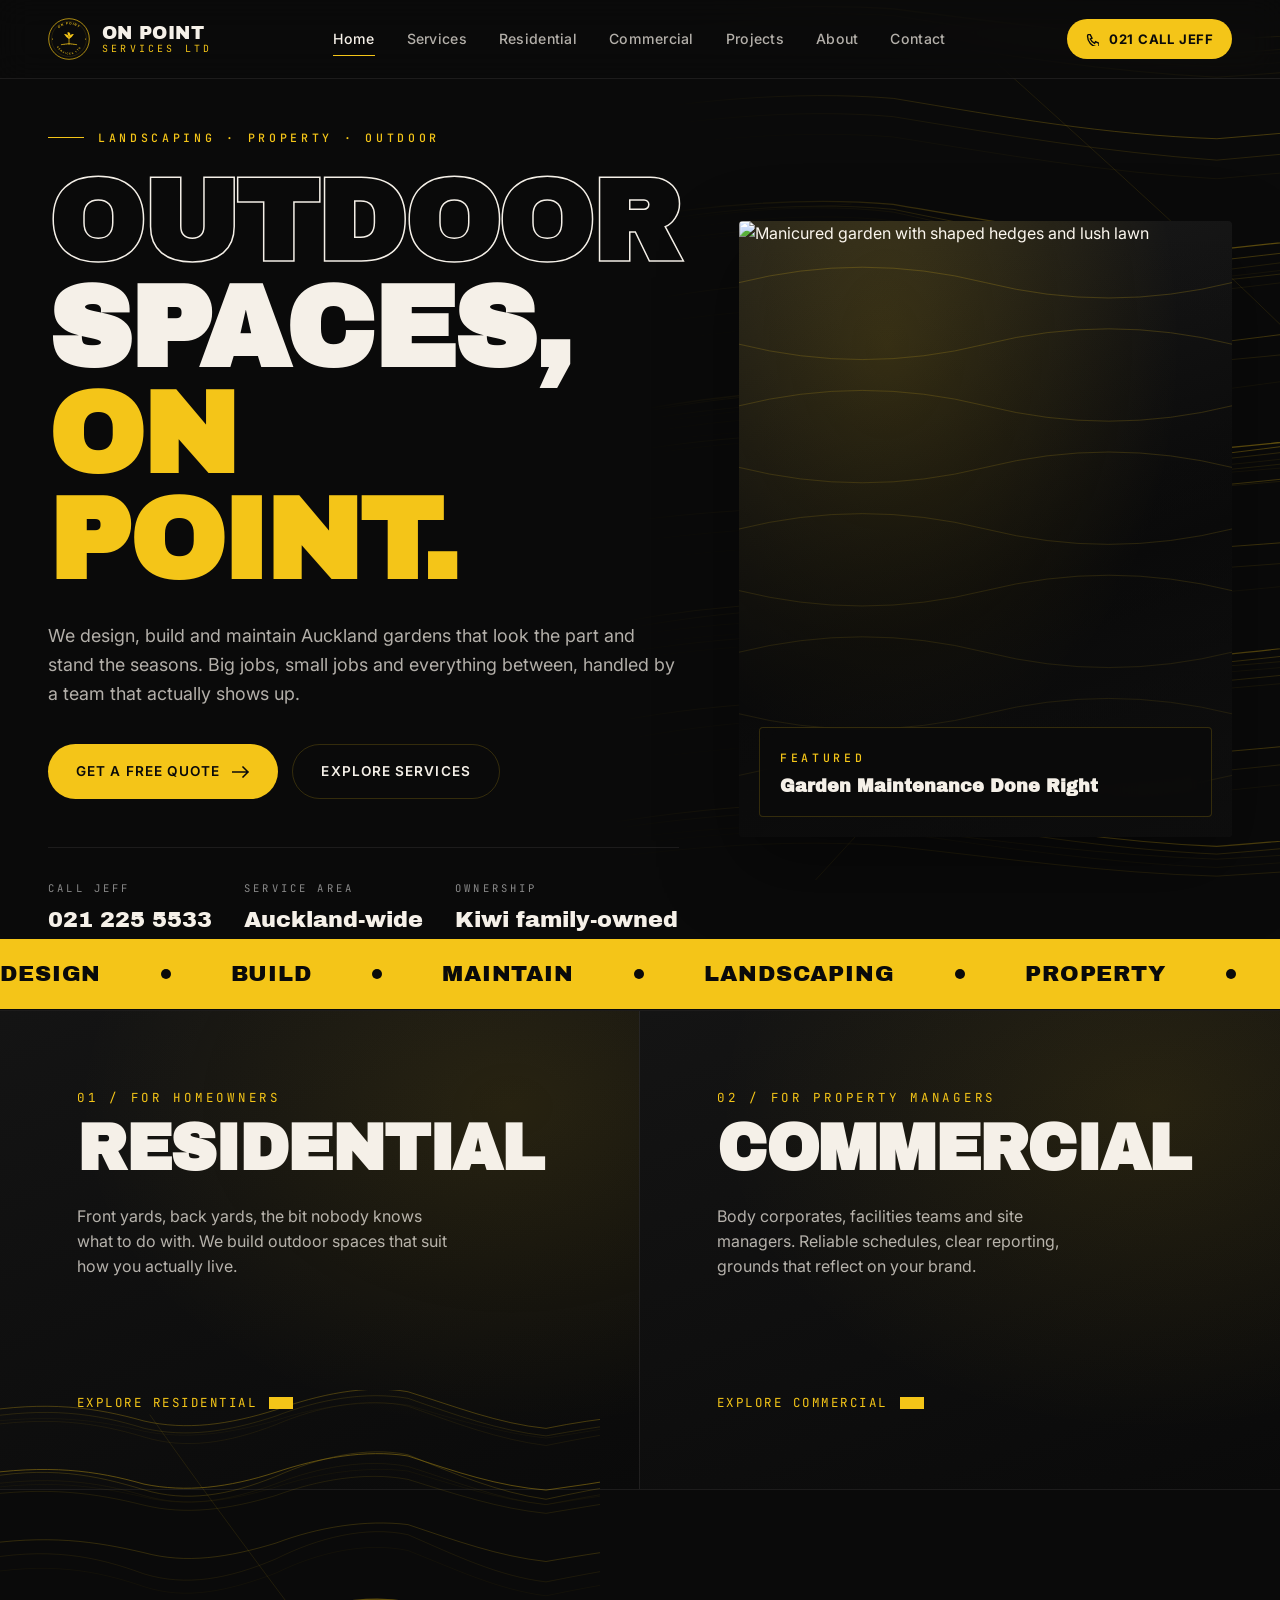
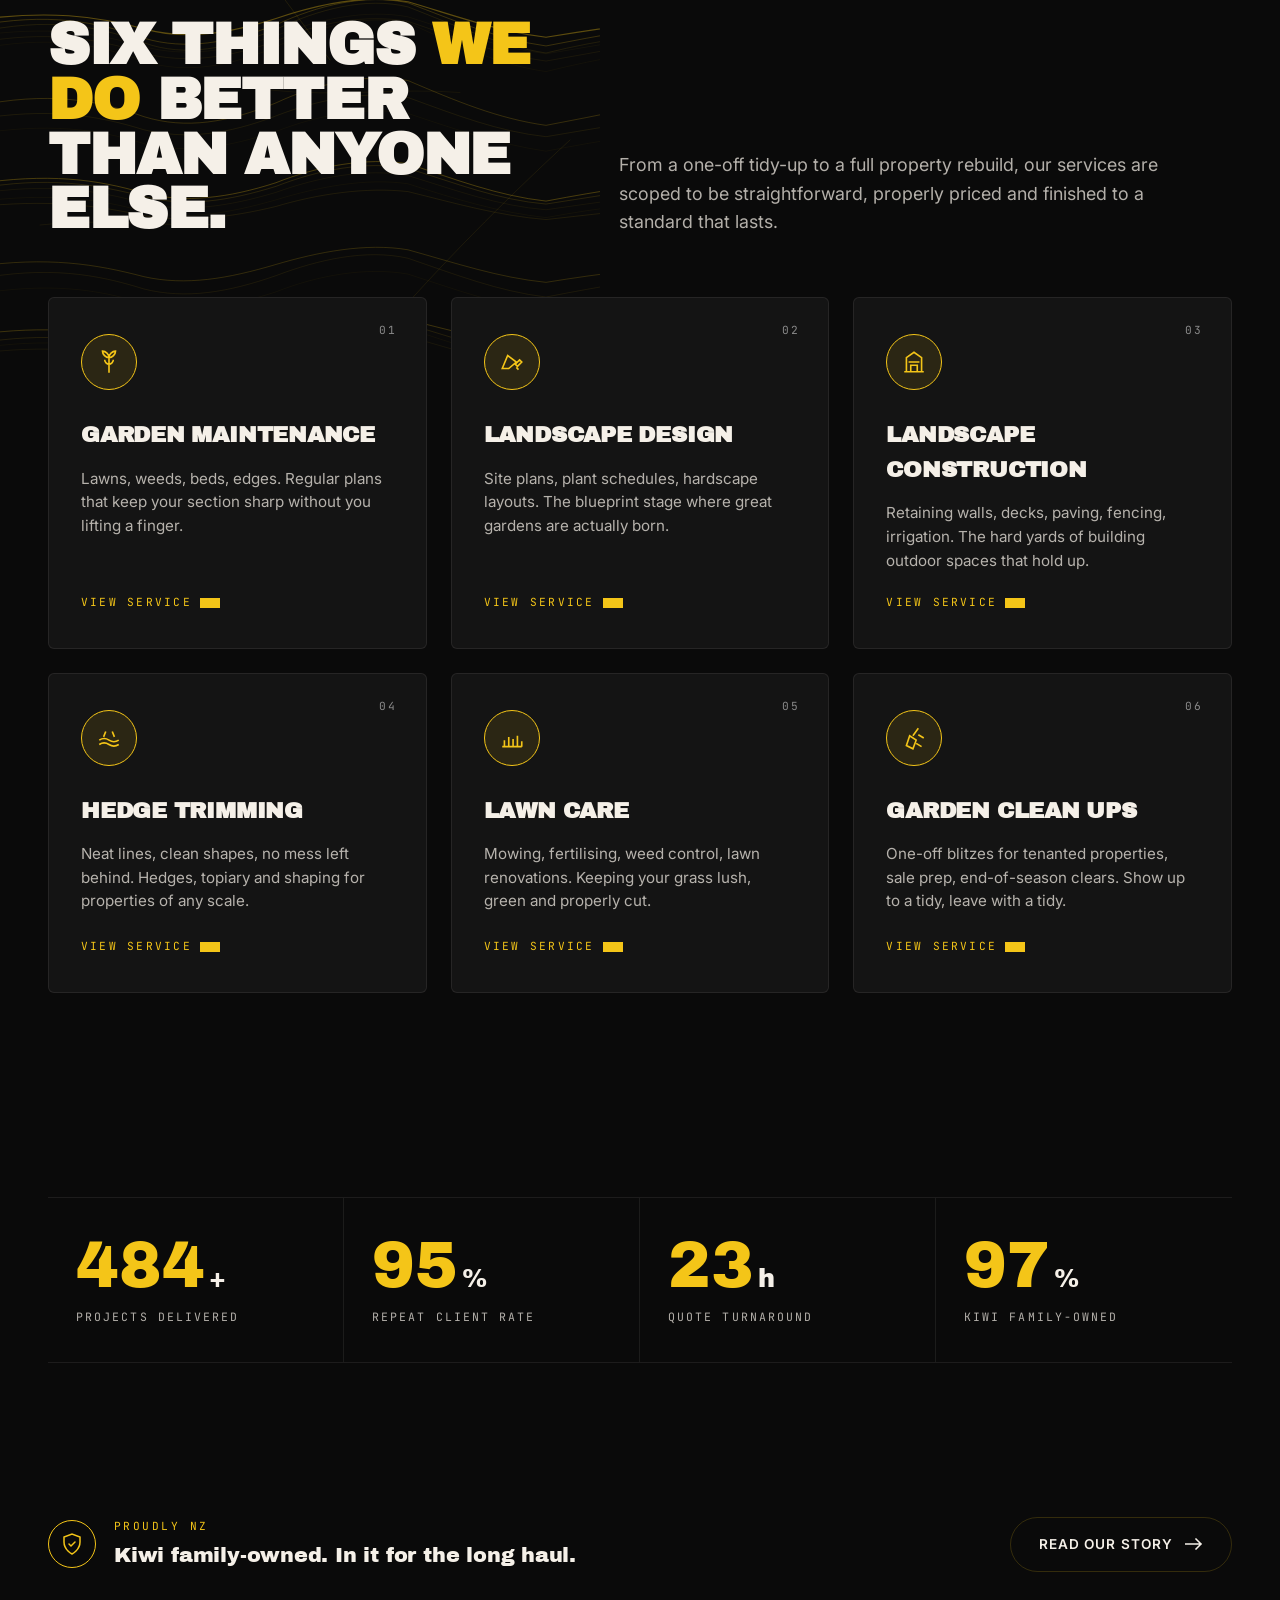
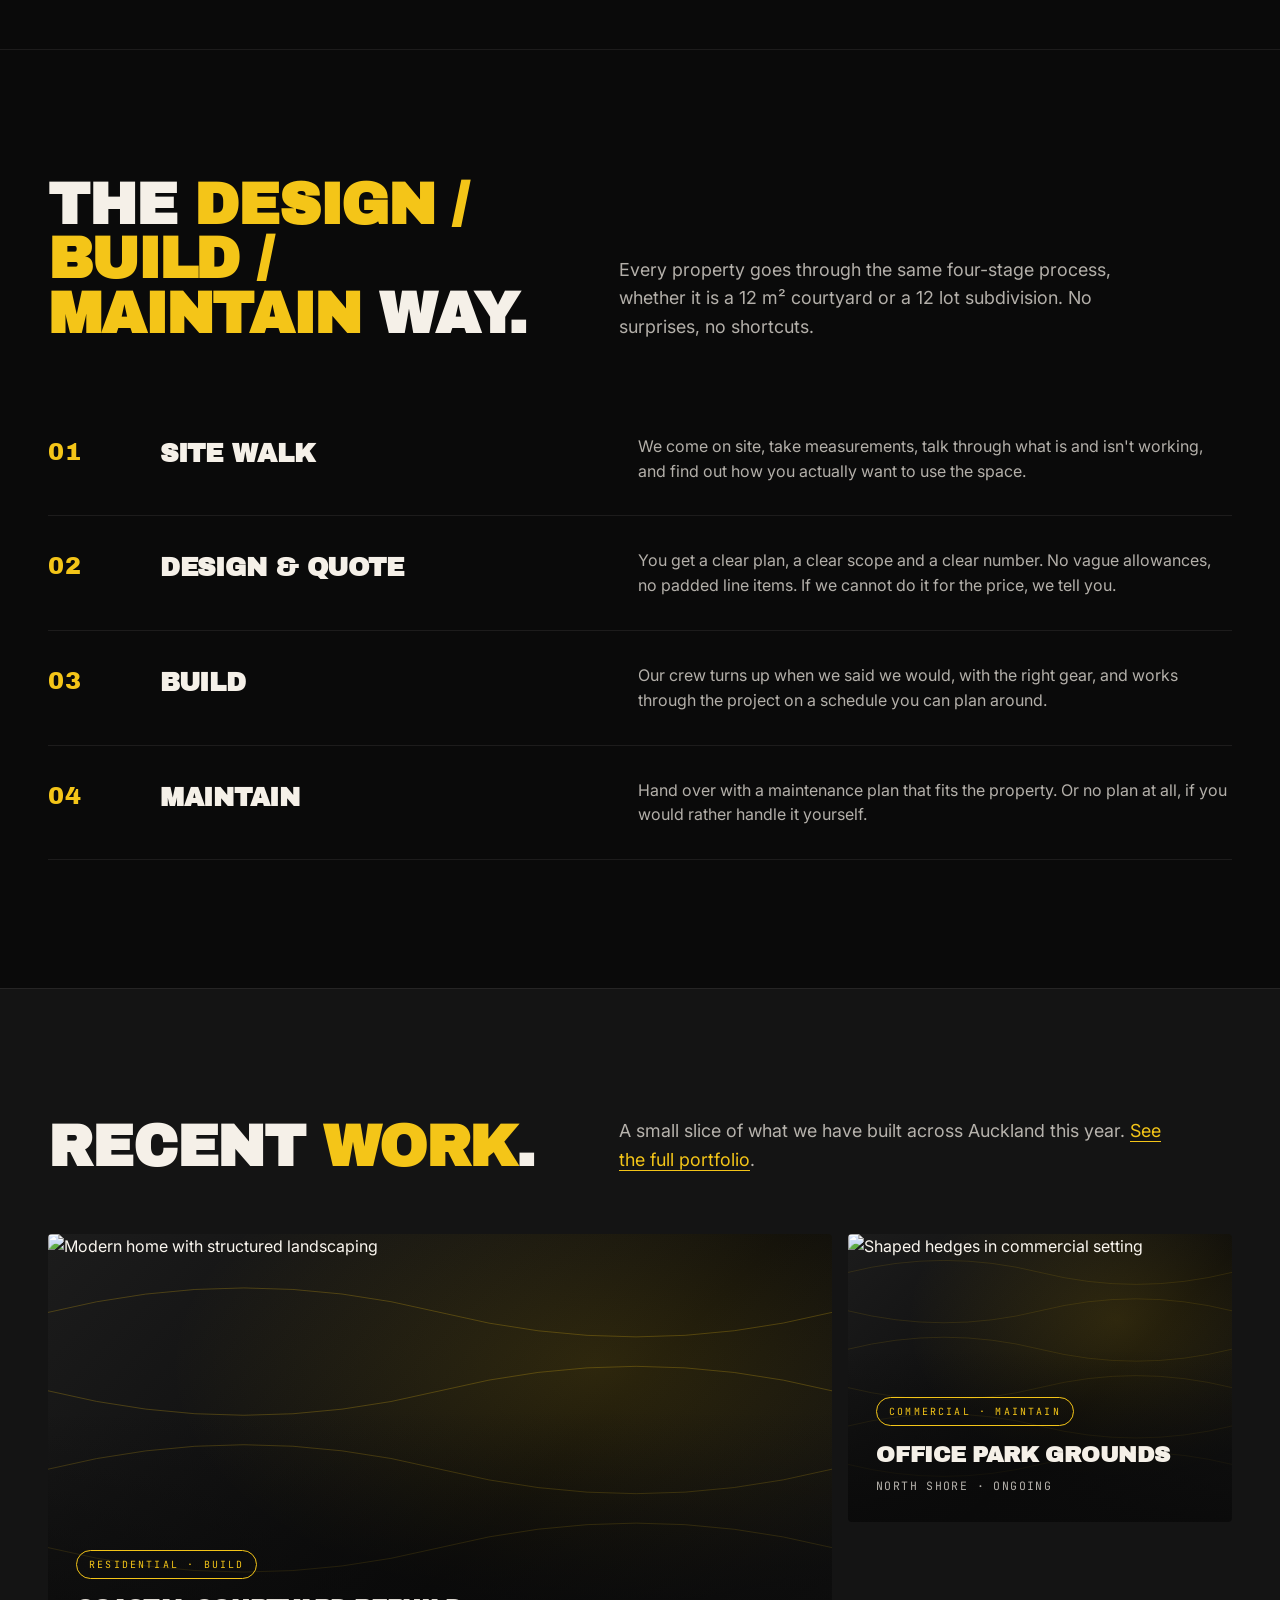
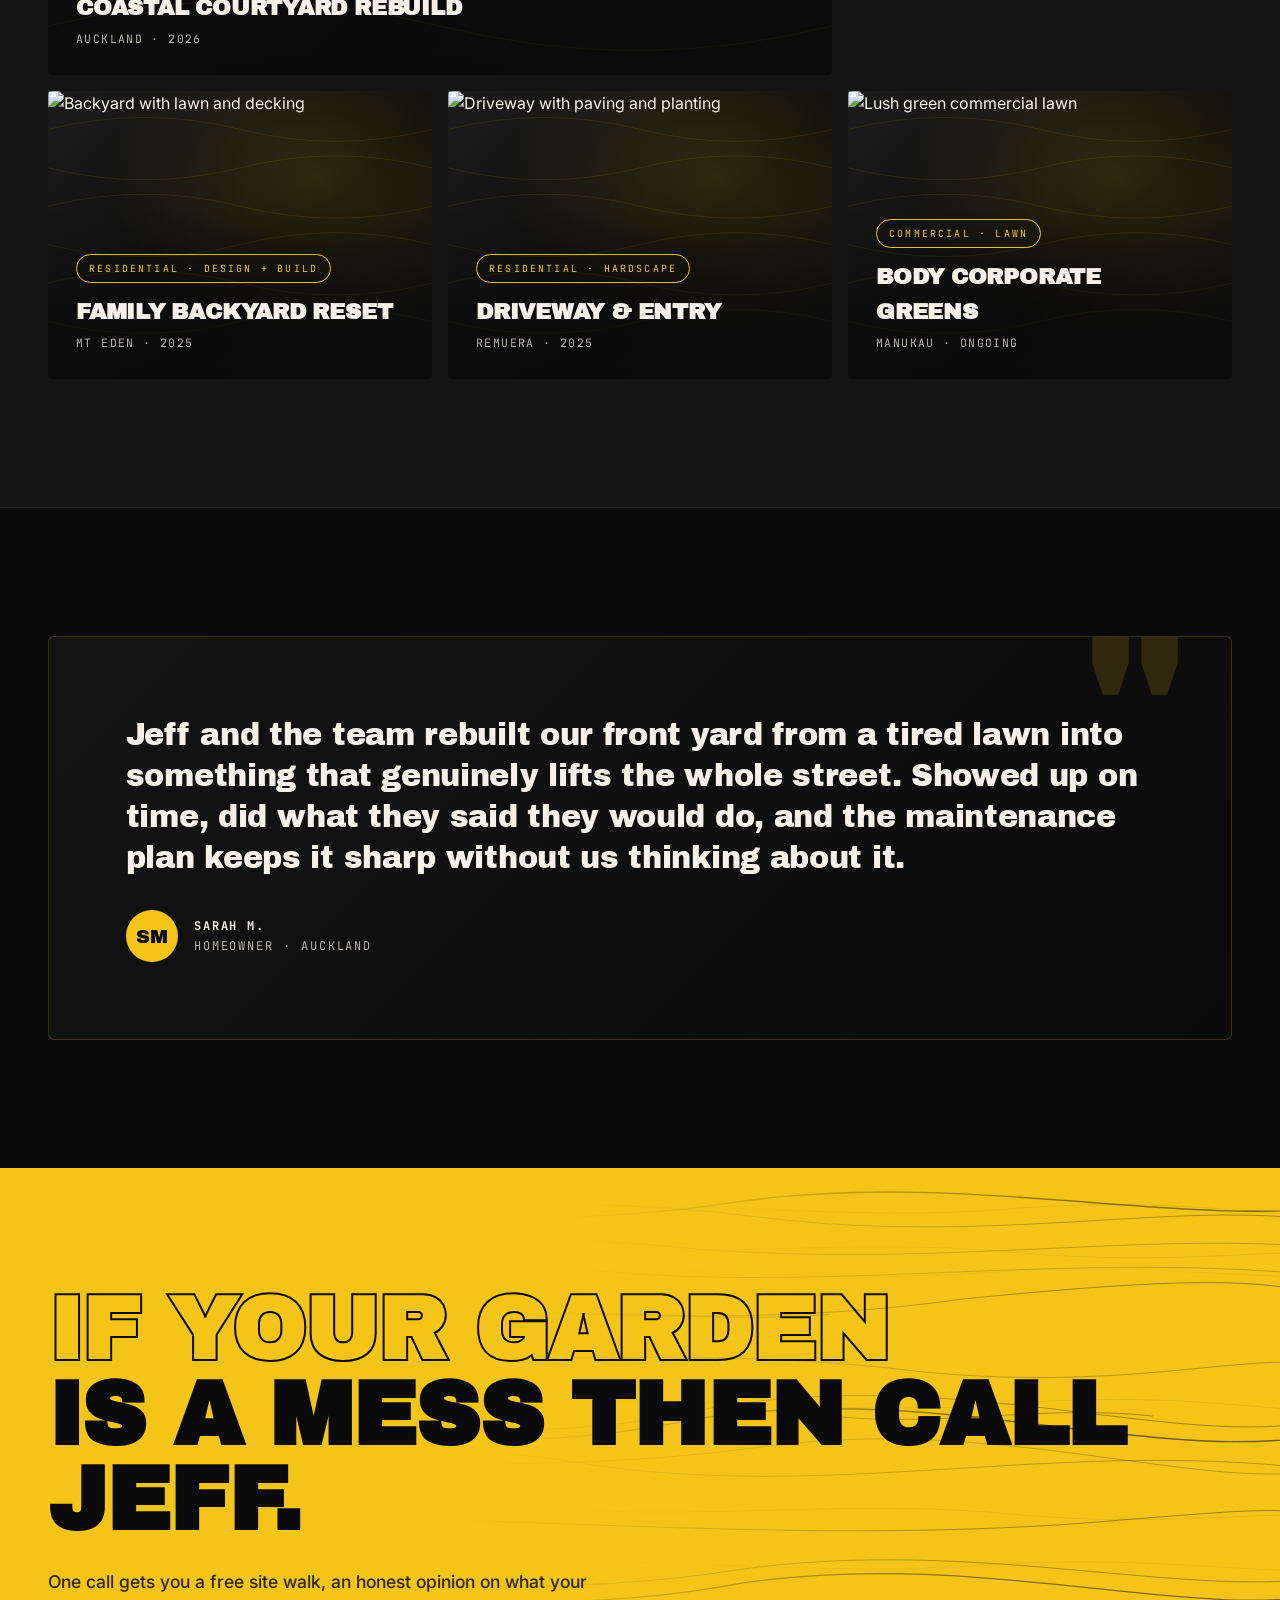
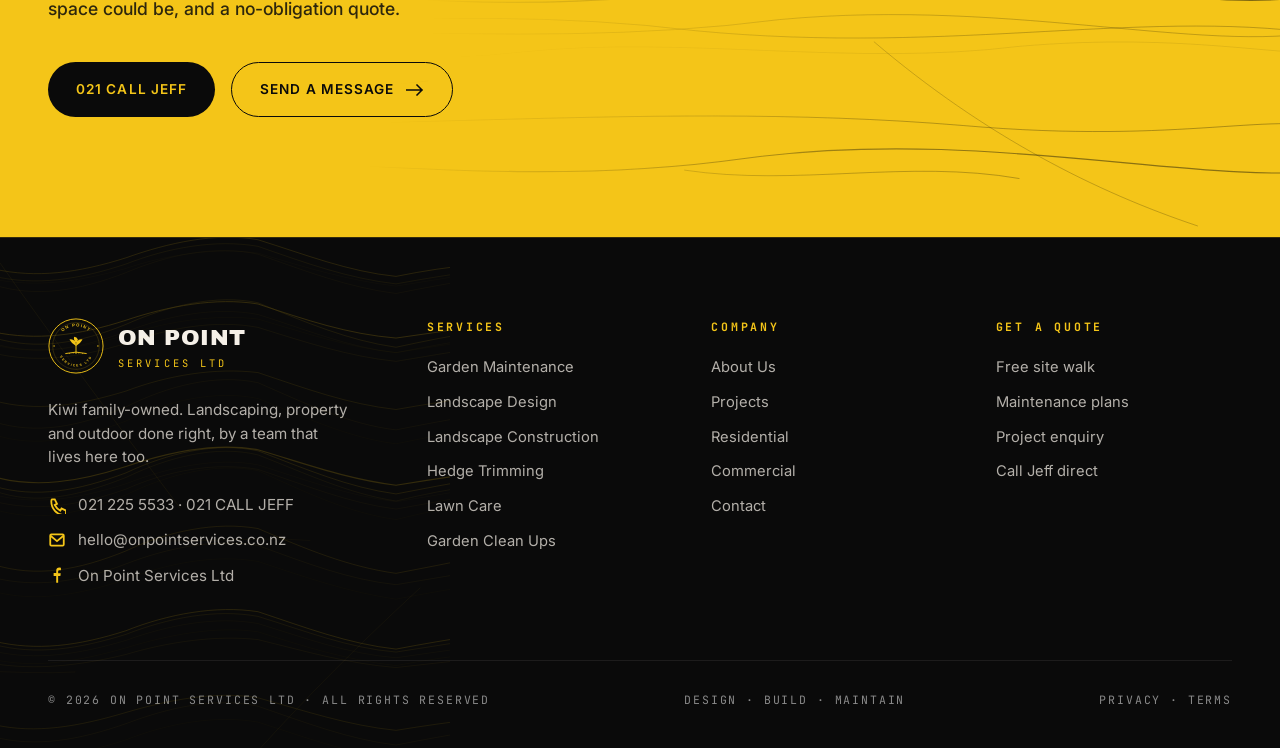
==== commit 9cb0372f: "mobile" ====
--- a/index.html
+++ b/index.html
@@ -462,5 +462,6 @@
 </footer>
 
 <script src="js/main.js"></script>
+<script src="js/cms.js" defer></script>
 </body>
 </html>
--- a/css/styles.css
+++ b/css/styles.css
@@ -1078,3 +1078,39 @@
 @media print {
   .nav, .cta-strip, footer { display: none; }
 }
+
+/* ============================================
+   MOBILE FIXES
+   ============================================ */
+
+/* Hero: prevent overflow-centering from hiding content behind fixed nav */
+@media (max-width: 1000px) {
+  .hero {
+    justify-content: flex-start;
+    padding-bottom: 60px;
+  }
+}
+
+/* Hero: hide the visual on small screens to keep everything above the fold */
+@media (max-width: 700px) {
+  .hero {
+    padding-top: 100px;
+    min-height: 100svh;
+  }
+  .hero-visual {
+    display: none;
+  }
+  .hero-meta {
+    margin-top: 28px;
+    padding-top: 20px;
+    gap: 20px;
+    flex-wrap: wrap;
+  }
+  .hero-meta .val {
+    font-size: 1.1rem;
+  }
+  .hero h1 {
+    margin-bottom: 18px;
+  }
+}
+
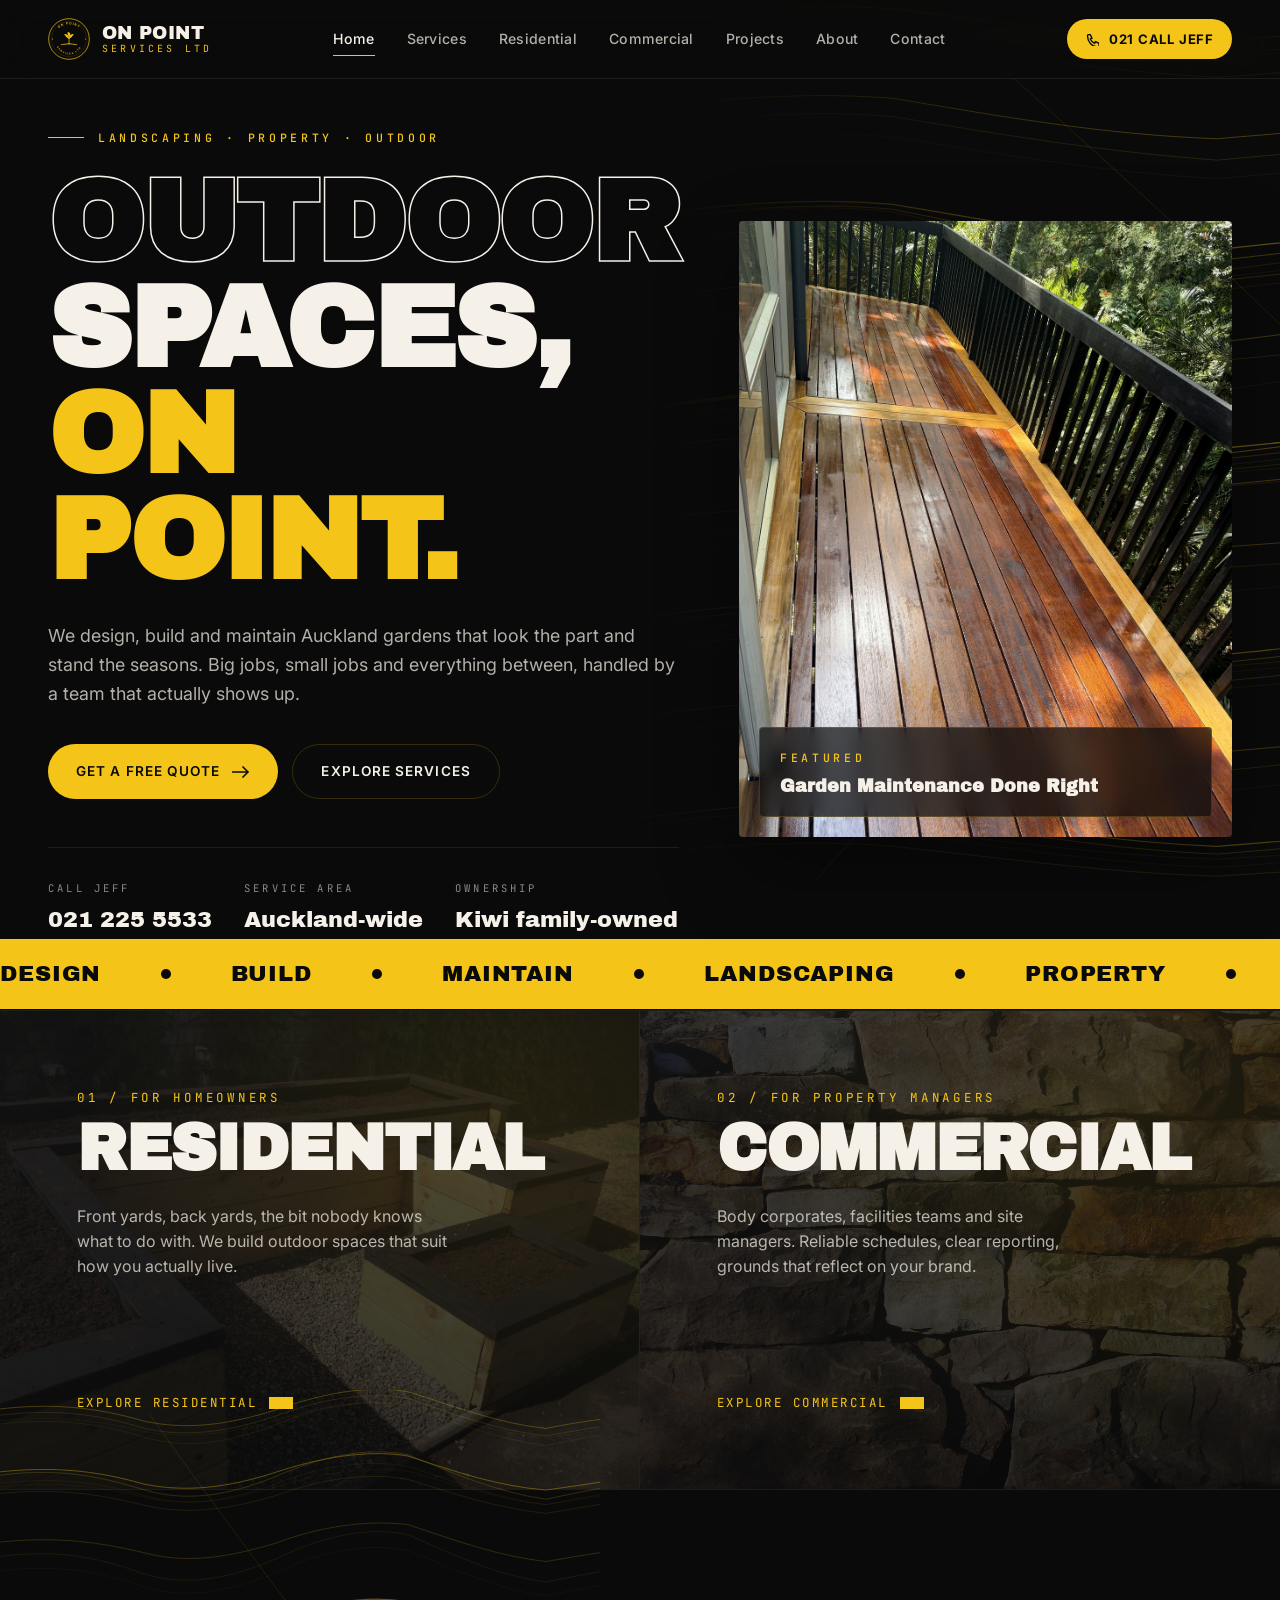
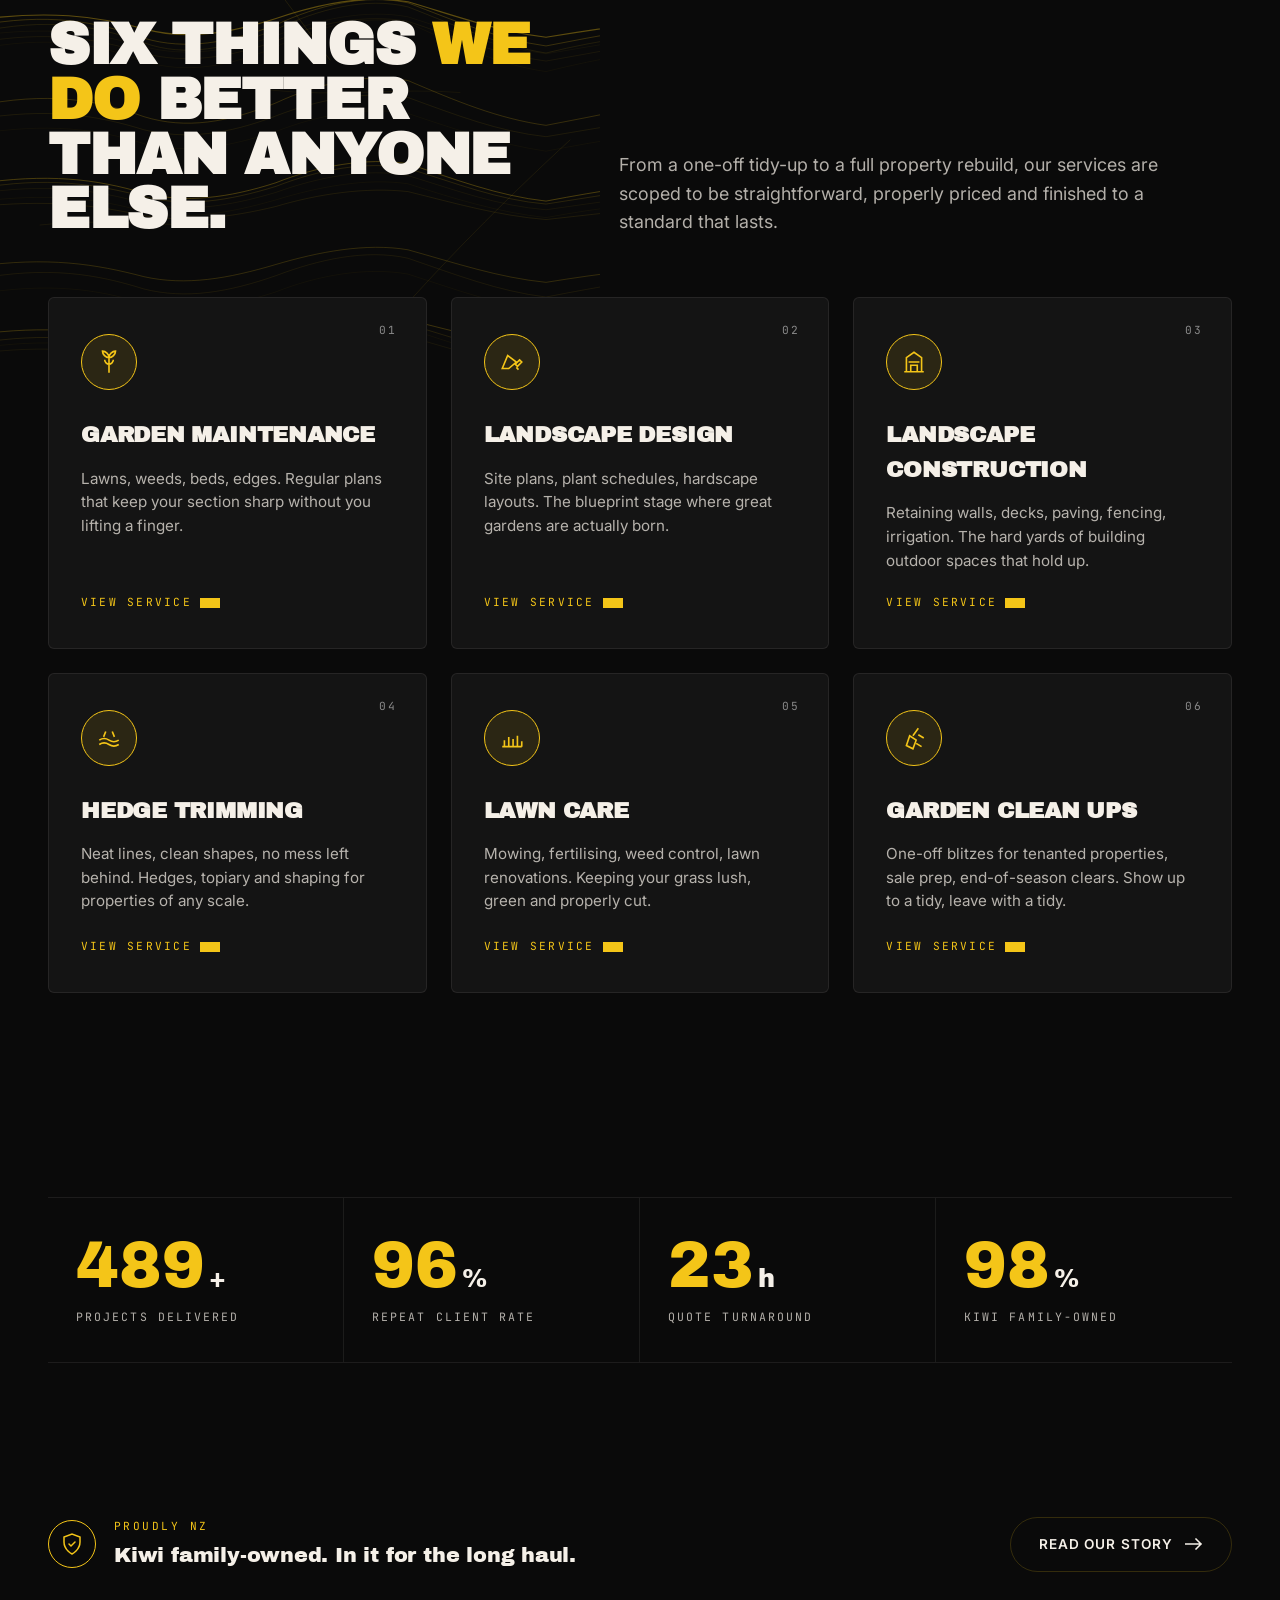
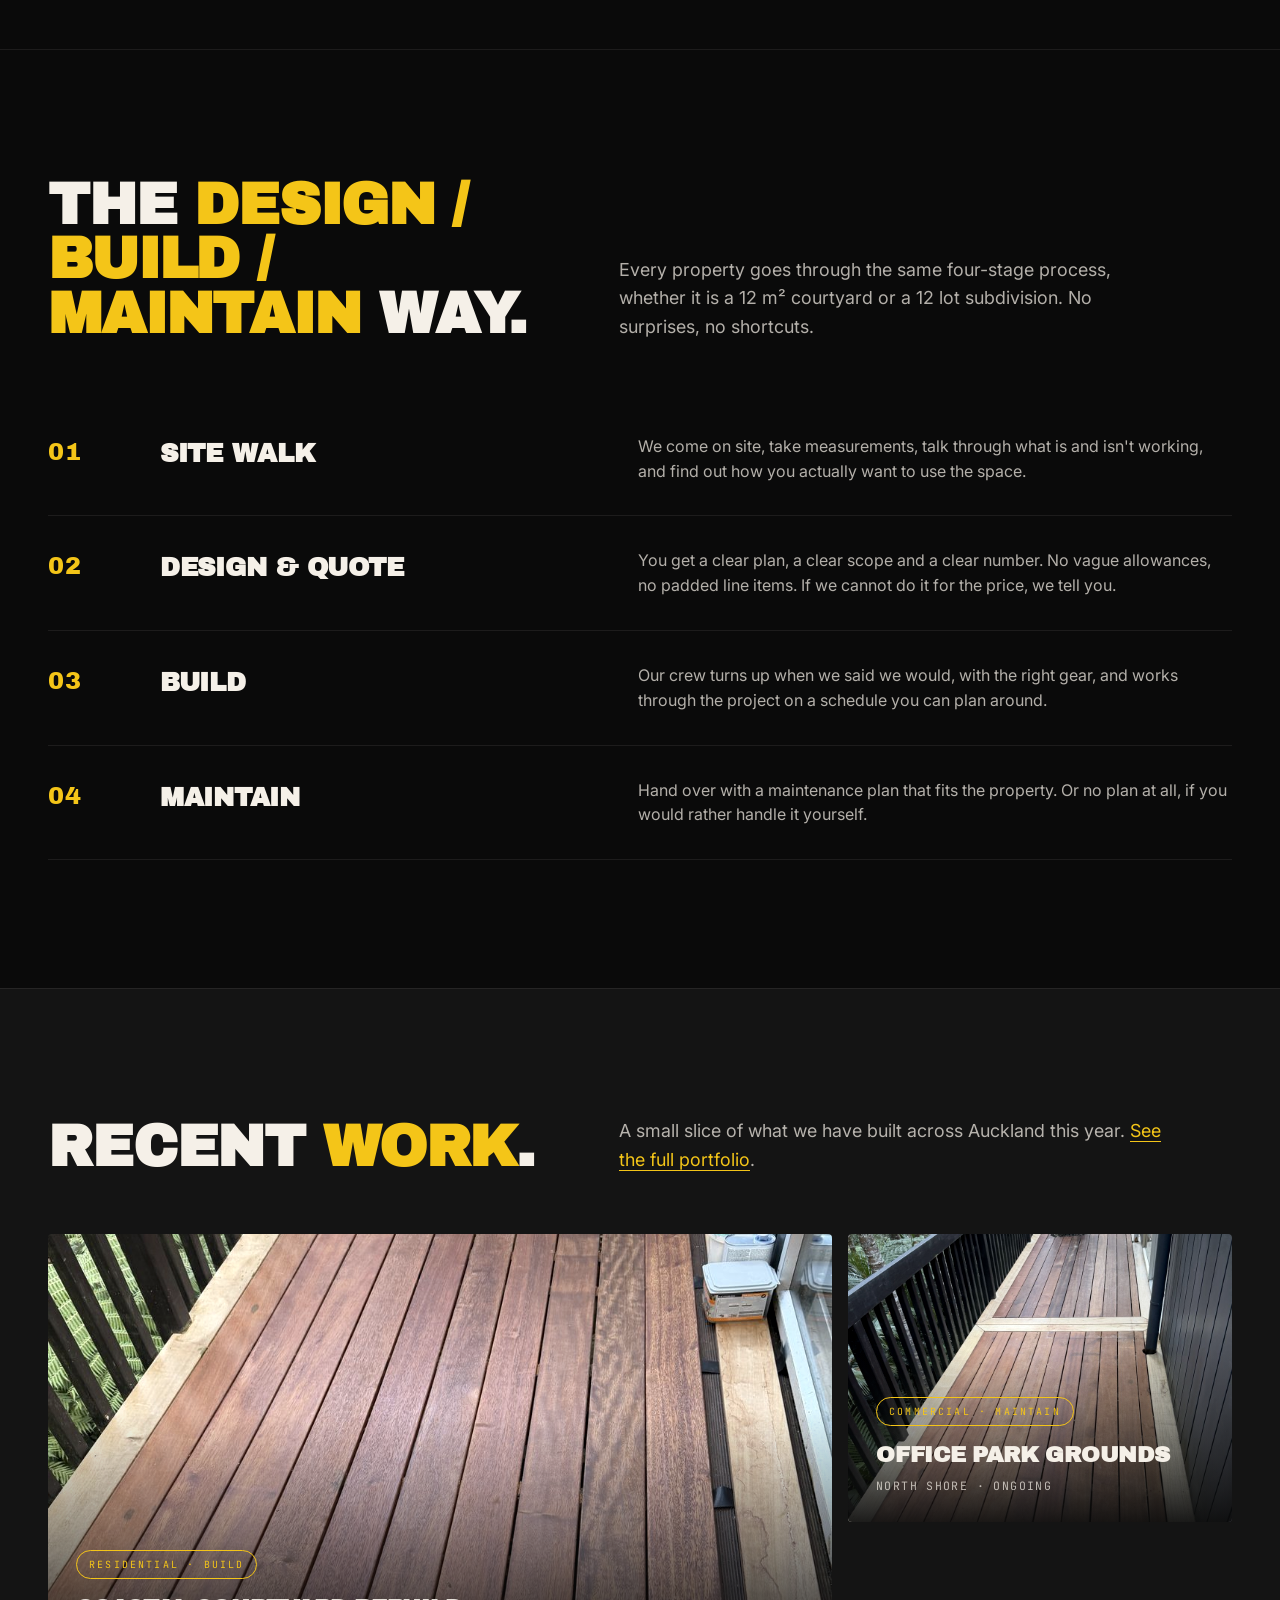
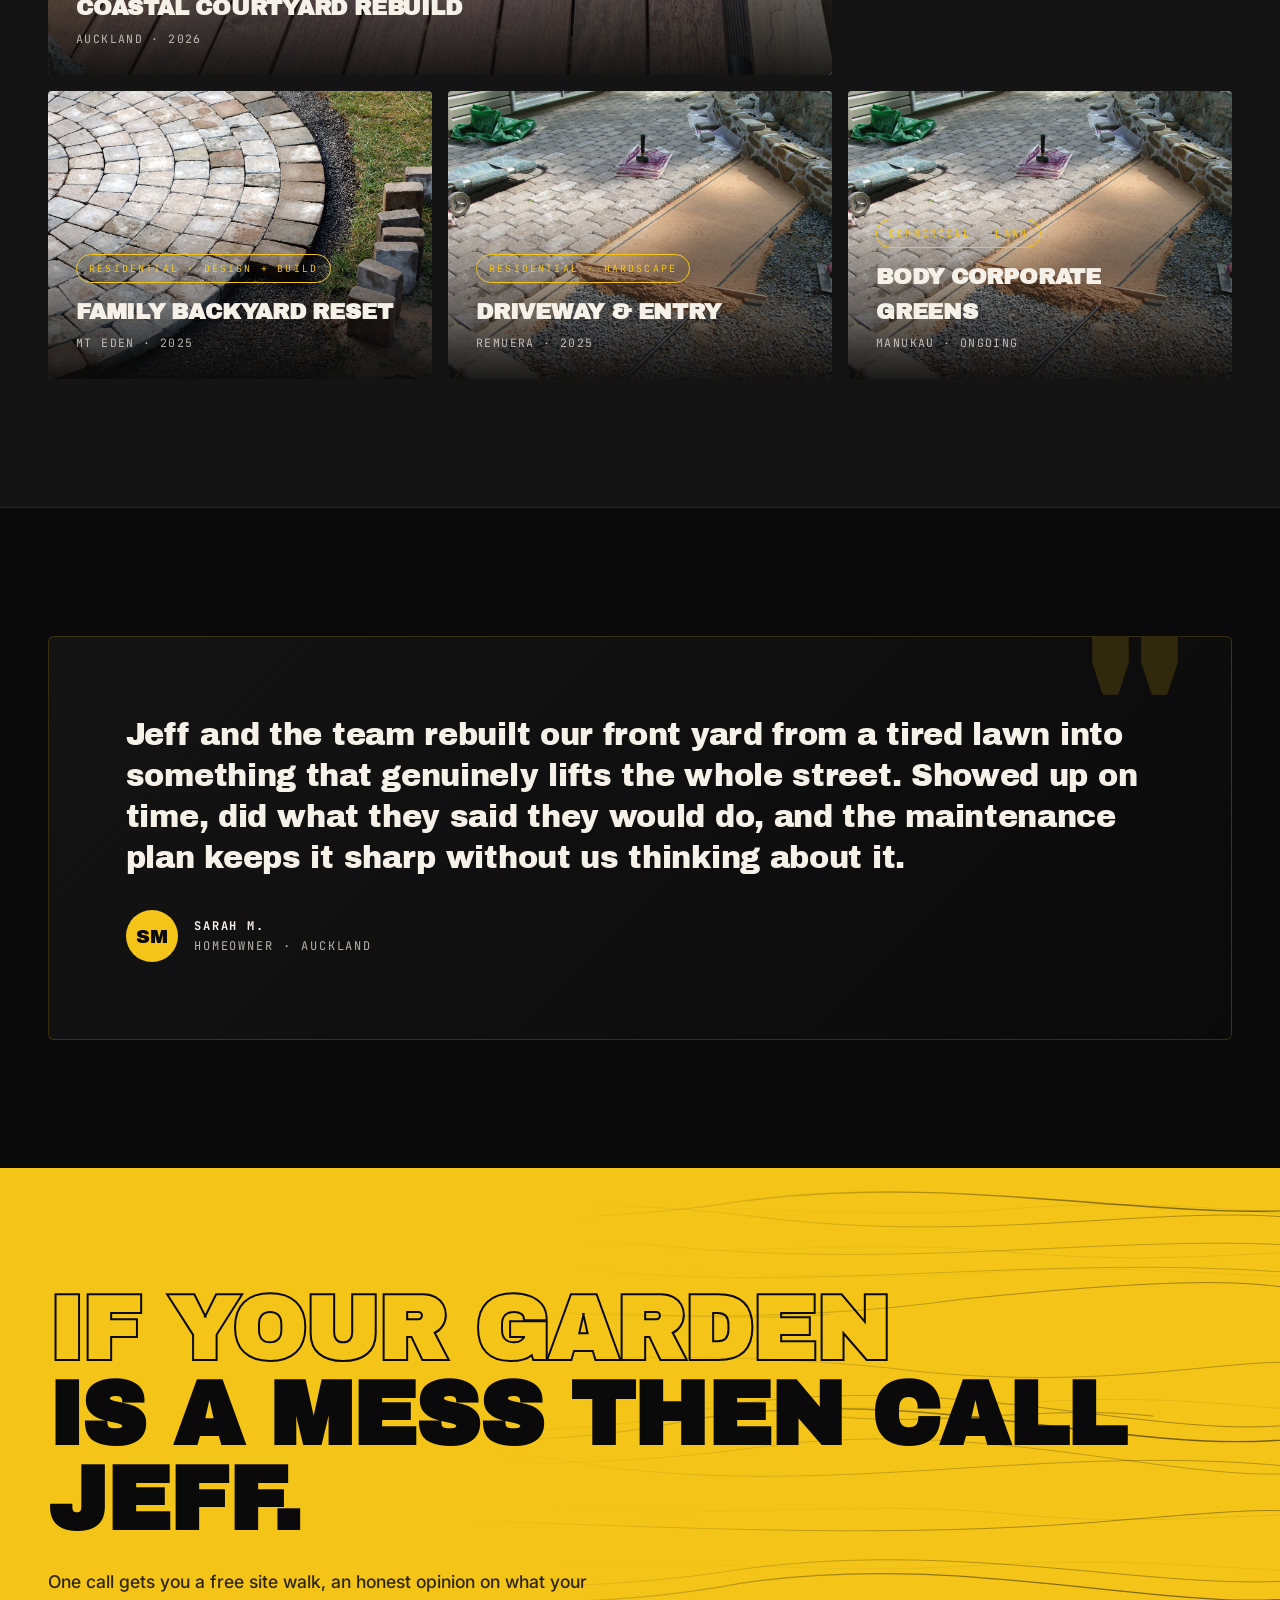
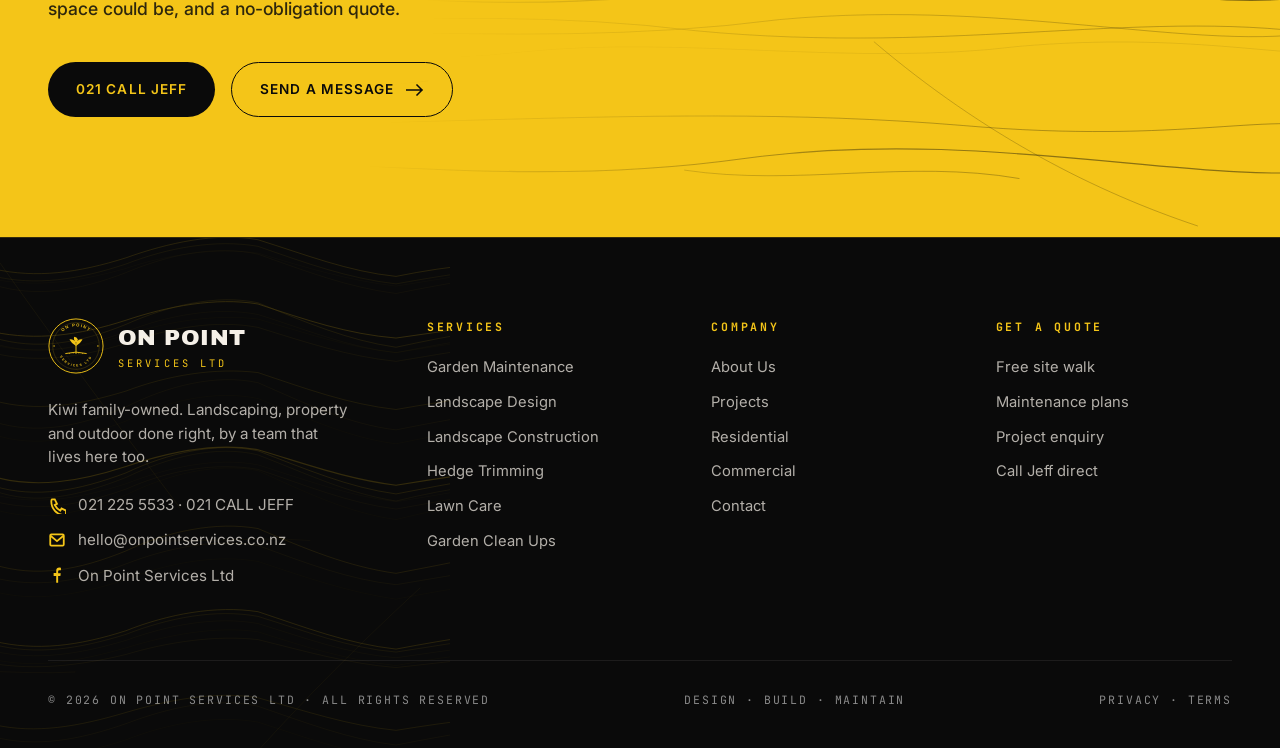
==== commit 07e1c36b: "Restore CMS backend, add media library, wire in real project photos The /api/* Cloudflare Pages Func" ====
--- a/index.html
+++ b/index.html
@@ -105,7 +105,7 @@
     </div>
 
     <div class="hero-visual reveal">
-      <img src="https://images.unsplash.com/photo-1558904541-efa843a96f01?auto=format&fit=crop&w=1200&q=70" alt="Manicured garden with shaped hedges and lush lawn" loading="lazy" />
+      <img src="/assets/projects/deck-hardwood-1.jpg" alt="Manicured garden with shaped hedges and lush lawn" loading="lazy" />
       <div class="hero-tag-card">
         <span class="eyebrow">Featured</span>
         <strong>Garden Maintenance Done Right</strong>
@@ -132,7 +132,7 @@
 <!-- ============= AUDIENCE FILTER ============= -->
 <section aria-label="Choose your project type">
   <div class="audience">
-    <a href="residential.html" class="audience-card" style="--bg-img: url('https://images.unsplash.com/photo-1416879595882-3373a0480b5b?auto=format&fit=crop&w=1400&q=70');">
+    <a href="residential.html" class="audience-card" style="--bg-img: url('/assets/projects/raised-planters.jpg');">
       <div>
         <div class="audience-num">01 / FOR HOMEOWNERS</div>
         <h3>Residential</h3>
@@ -140,7 +140,7 @@
       </div>
       <span class="audience-link">Explore residential <span class="arrow"></span></span>
     </a>
-    <a href="commercial.html" class="audience-card" style="--bg-img: url('https://images.unsplash.com/photo-1600573472556-e636c2acda88?auto=format&fit=crop&w=1400&q=70');">
+    <a href="commercial.html" class="audience-card" style="--bg-img: url('/assets/projects/stone-wall.jpg');">
       <div>
         <div class="audience-num">02 / FOR PROPERTY MANAGERS</div>
         <h3>Commercial</h3>
@@ -311,7 +311,7 @@
 
     <div class="project-grid">
       <a href="projects.html" class="project-card wide reveal">
-        <img src="https://images.unsplash.com/photo-1600585154340-be6161a56a0c?auto=format&fit=crop&w=1600&q=70" alt="Modern home with structured landscaping" loading="lazy" />
+        <img src="/assets/projects/deck-hardwood-2.jpg" alt="Modern home with structured landscaping" loading="lazy" />
         <div class="project-card-overlay">
           <span class="project-tag">Residential · Build</span>
           <h4>Coastal Courtyard Rebuild</h4>
@@ -319,7 +319,7 @@
         </div>
       </a>
       <a href="projects.html" class="project-card reveal">
-        <img src="https://images.unsplash.com/photo-1585320806297-9794b3e4eeae?auto=format&fit=crop&w=1000&q=70" alt="Shaped hedges in commercial setting" loading="lazy" />
+        <img src="/assets/projects/fence-hardwood.jpg" alt="Shaped hedges in commercial setting" loading="lazy" />
         <div class="project-card-overlay">
           <span class="project-tag">Commercial · Maintain</span>
           <h4>Office Park Grounds</h4>
@@ -327,7 +327,7 @@
         </div>
       </a>
       <a href="projects.html" class="project-card reveal">
-        <img src="https://images.unsplash.com/photo-1598902108854-10e335adac99?auto=format&fit=crop&w=1000&q=70" alt="Backyard with lawn and decking" loading="lazy" />
+        <img src="/assets/projects/paver-patio.jpg" alt="Backyard with lawn and decking" loading="lazy" />
         <div class="project-card-overlay">
           <span class="project-tag">Residential · Design + Build</span>
           <h4>Family Backyard Reset</h4>
@@ -335,7 +335,7 @@
         </div>
       </a>
       <a href="projects.html" class="project-card reveal">
-        <img src="https://images.unsplash.com/photo-1469827160215-9d29e96e72f4?auto=format&fit=crop&w=1000&q=70" alt="Driveway with paving and planting" loading="lazy" />
+        <img src="/assets/projects/paving-install.jpg" alt="Driveway with paving and planting" loading="lazy" />
         <div class="project-card-overlay">
           <span class="project-tag">Residential · Hardscape</span>
           <h4>Driveway & Entry</h4>
@@ -343,7 +343,7 @@
         </div>
       </a>
       <a href="projects.html" class="project-card reveal">
-        <img src="https://images.unsplash.com/photo-1469827160215-9d29e96e72f4?auto=format&fit=crop&w=1000&q=70" alt="Lush green commercial lawn" loading="lazy" />
+        <img src="/assets/projects/paving-install.jpg" alt="Lush green commercial lawn" loading="lazy" />
         <div class="project-card-overlay">
           <span class="project-tag">Commercial · Lawn</span>
           <h4>Body Corporate Greens</h4>
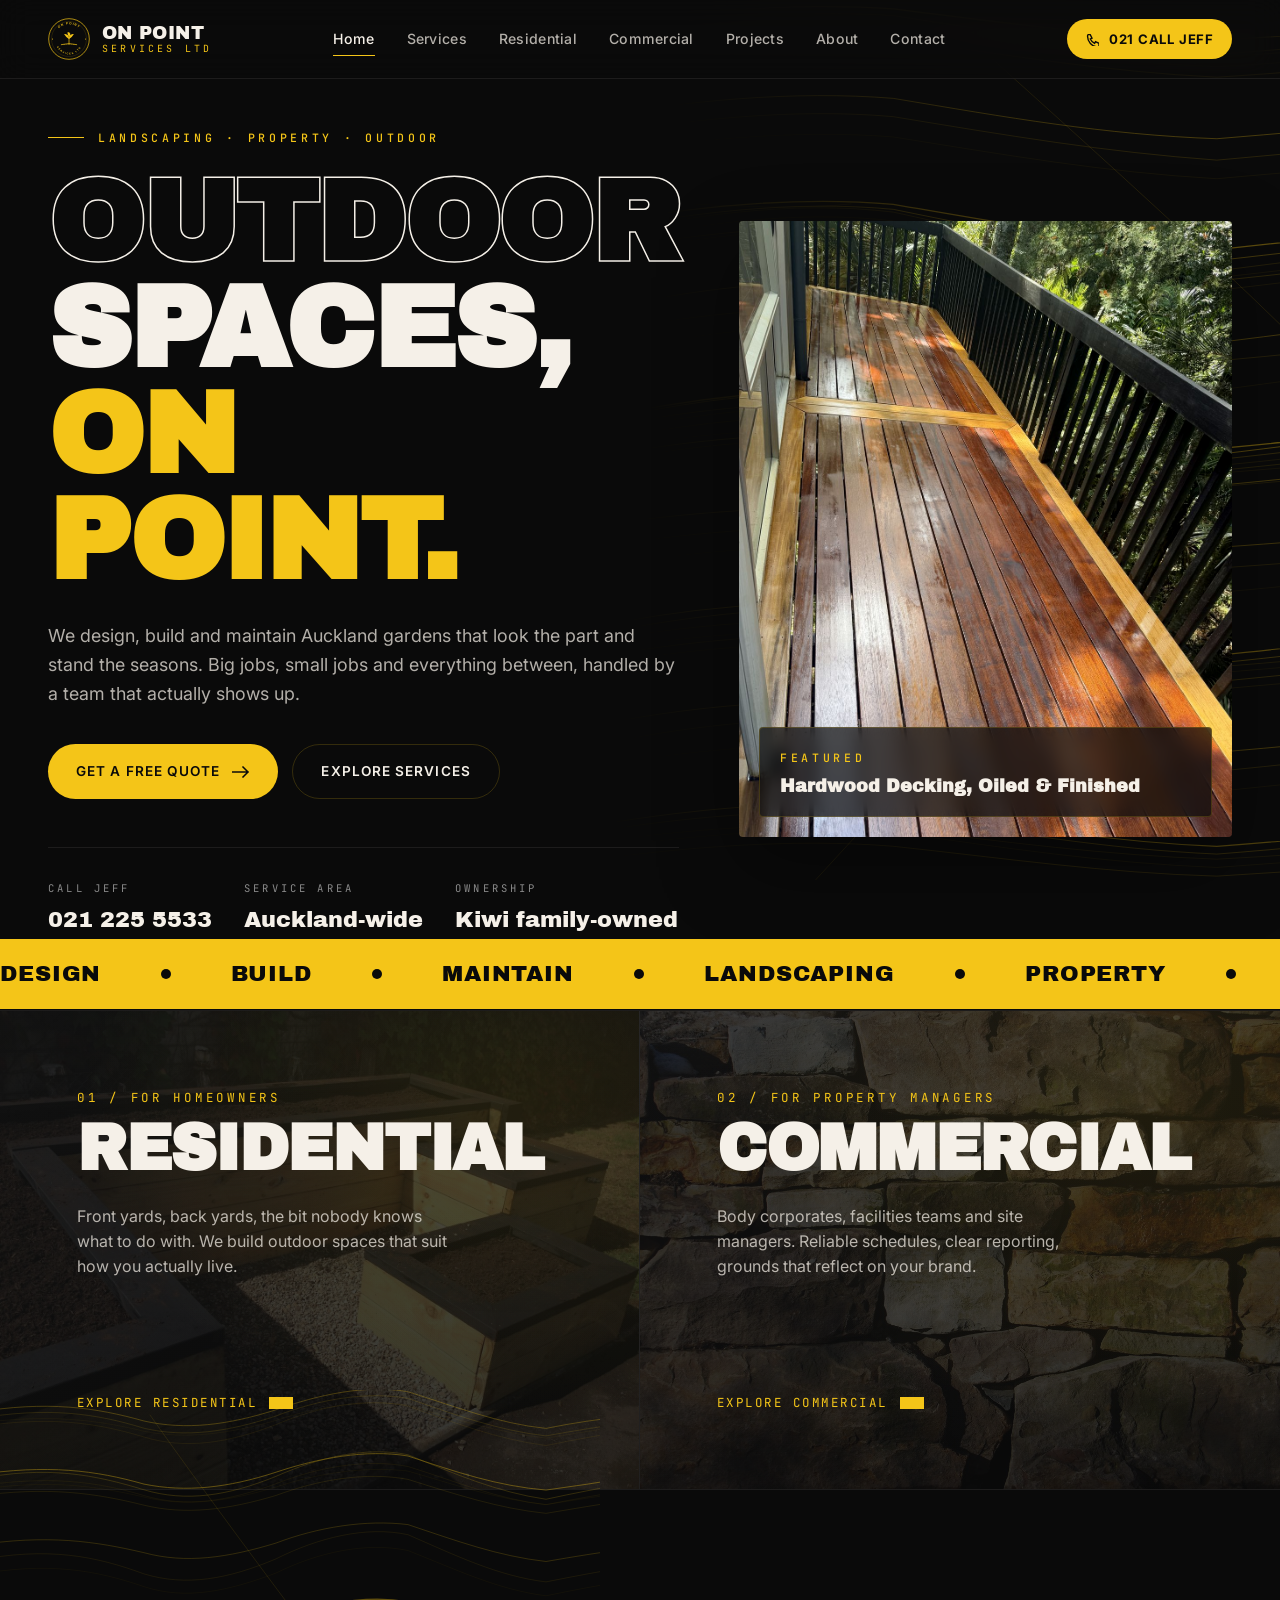
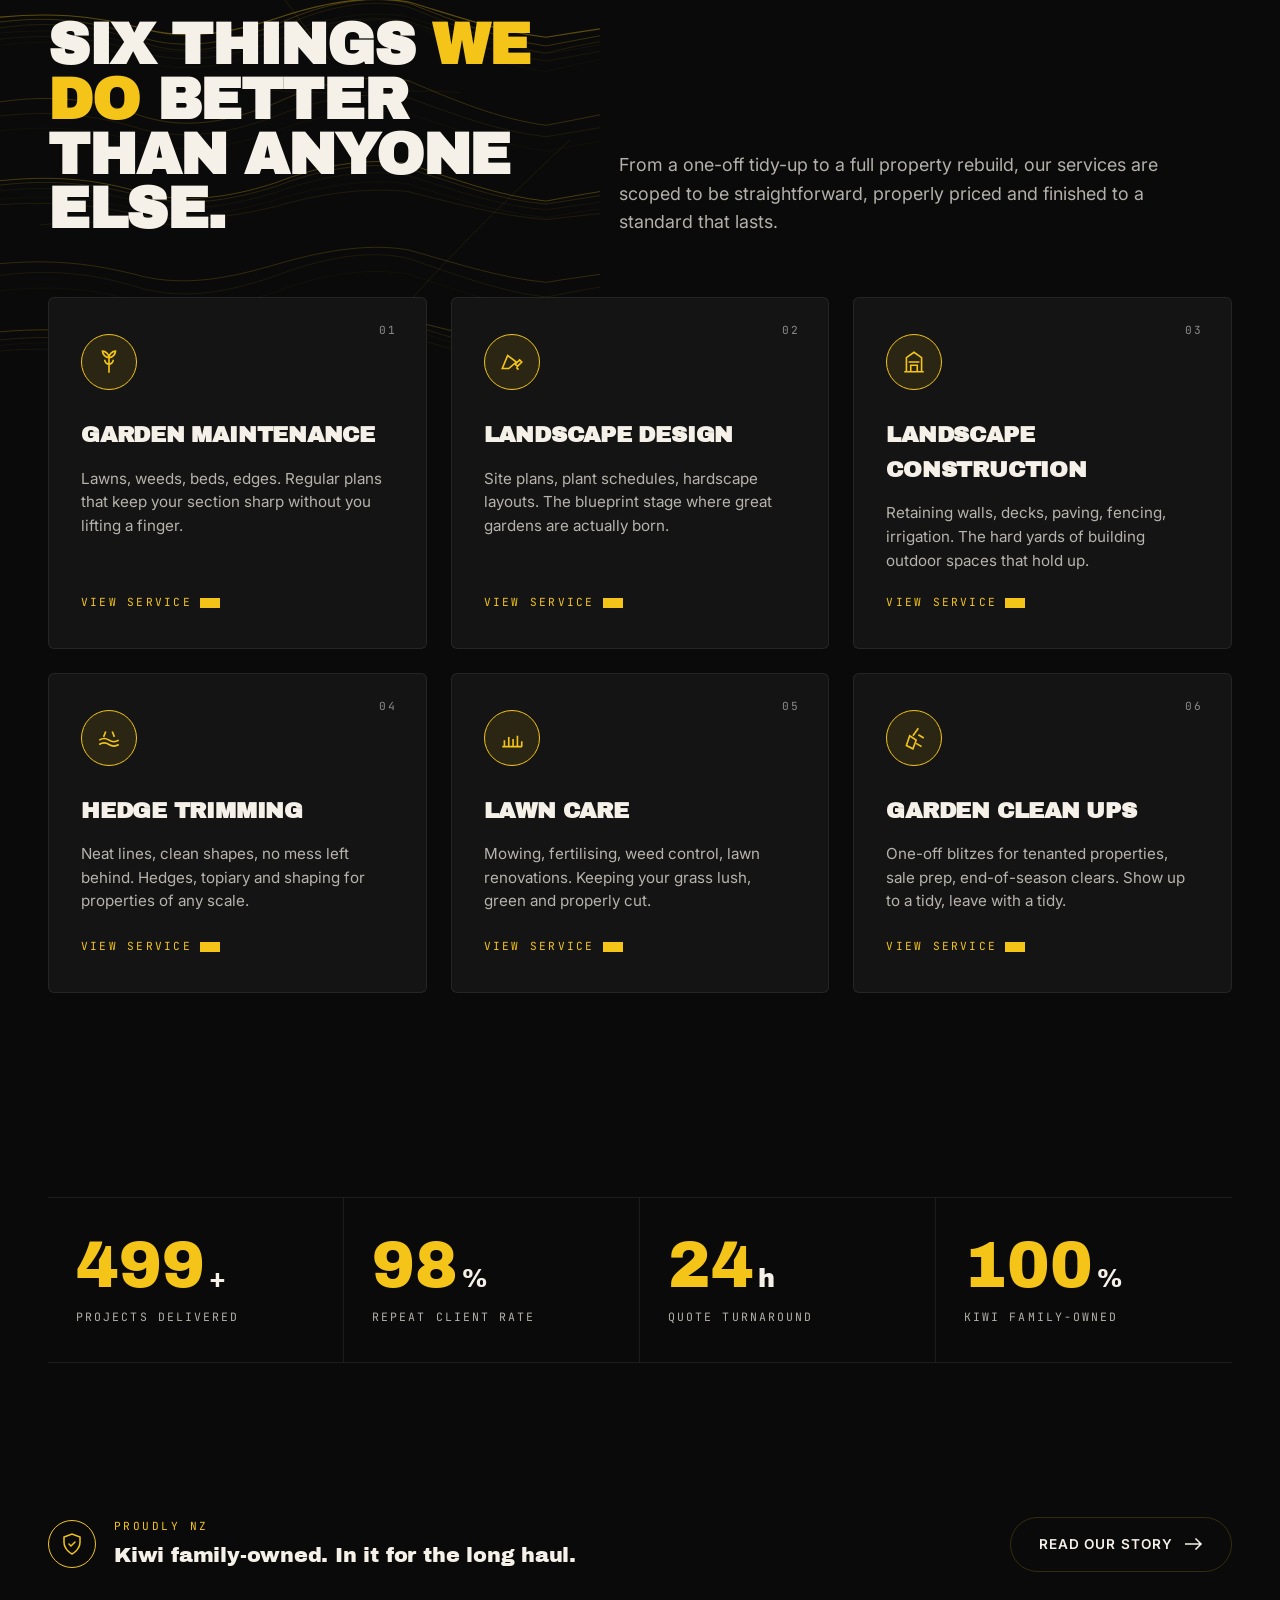
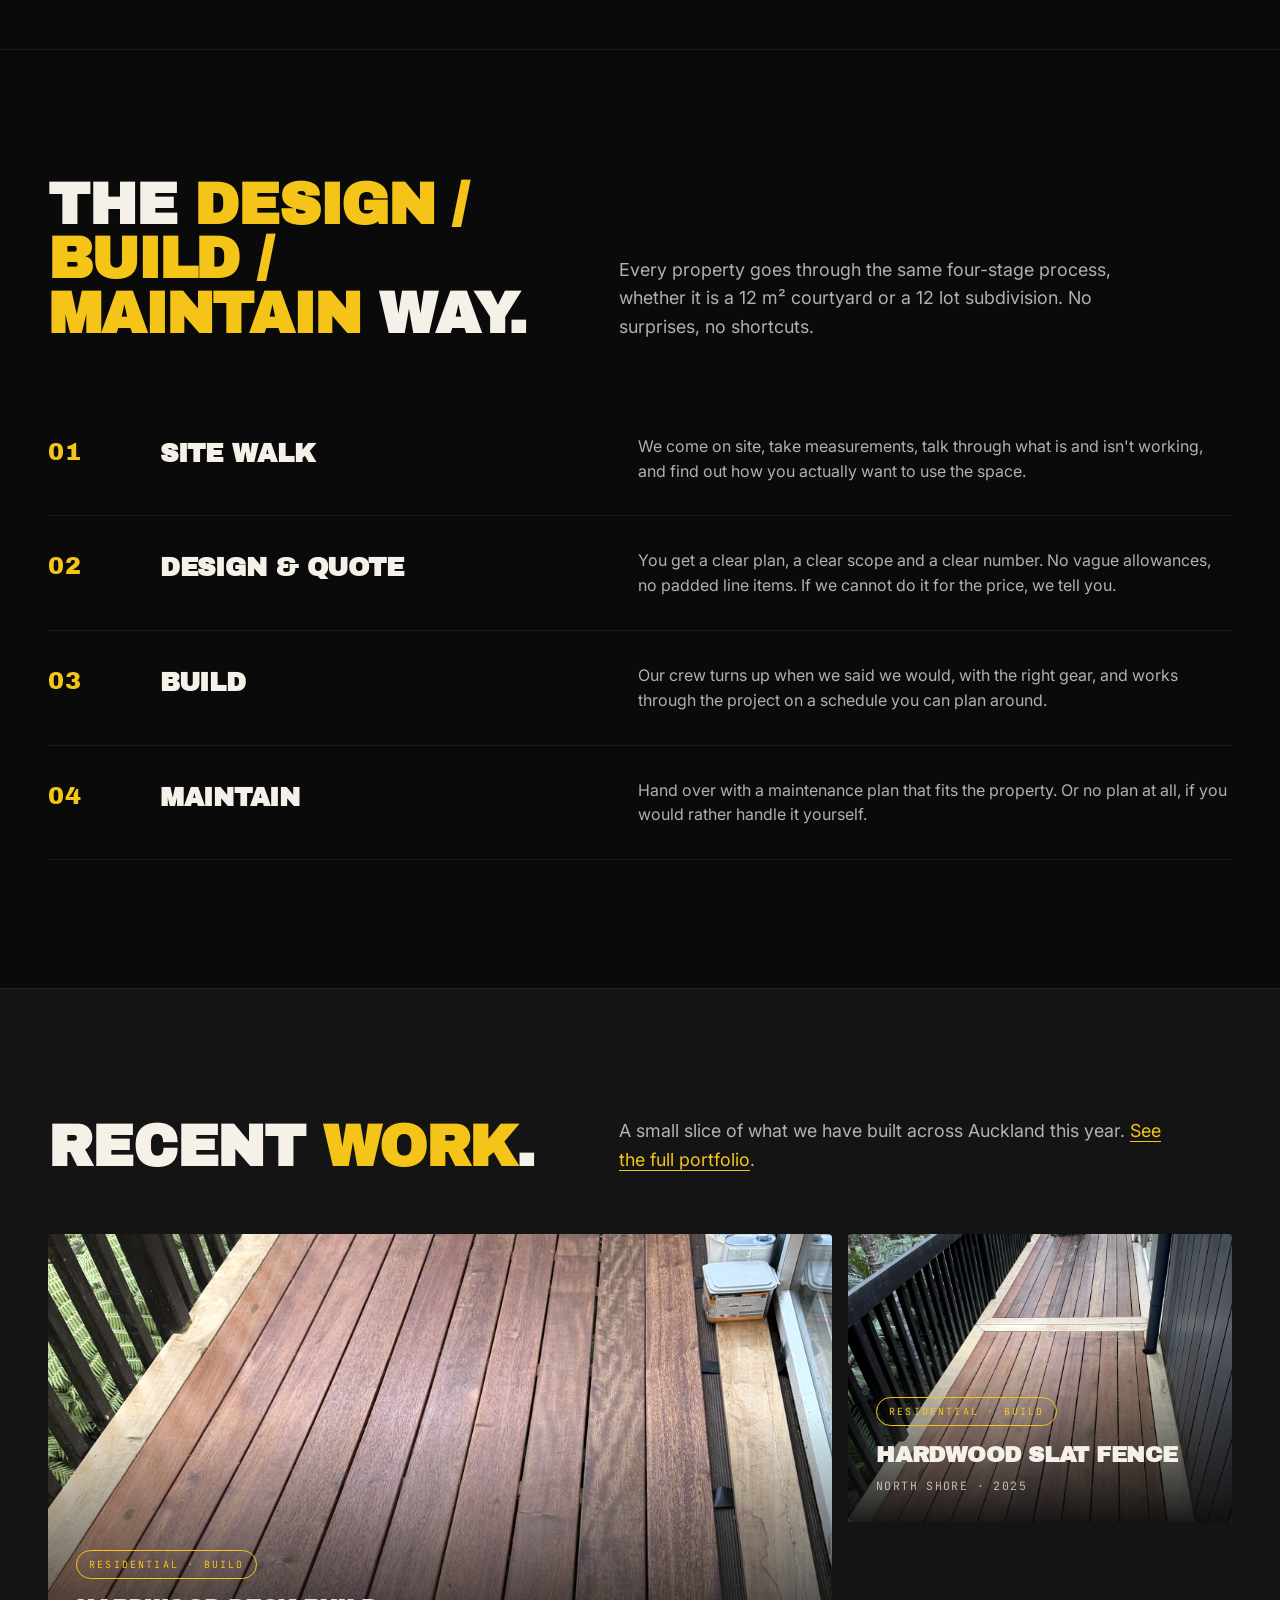
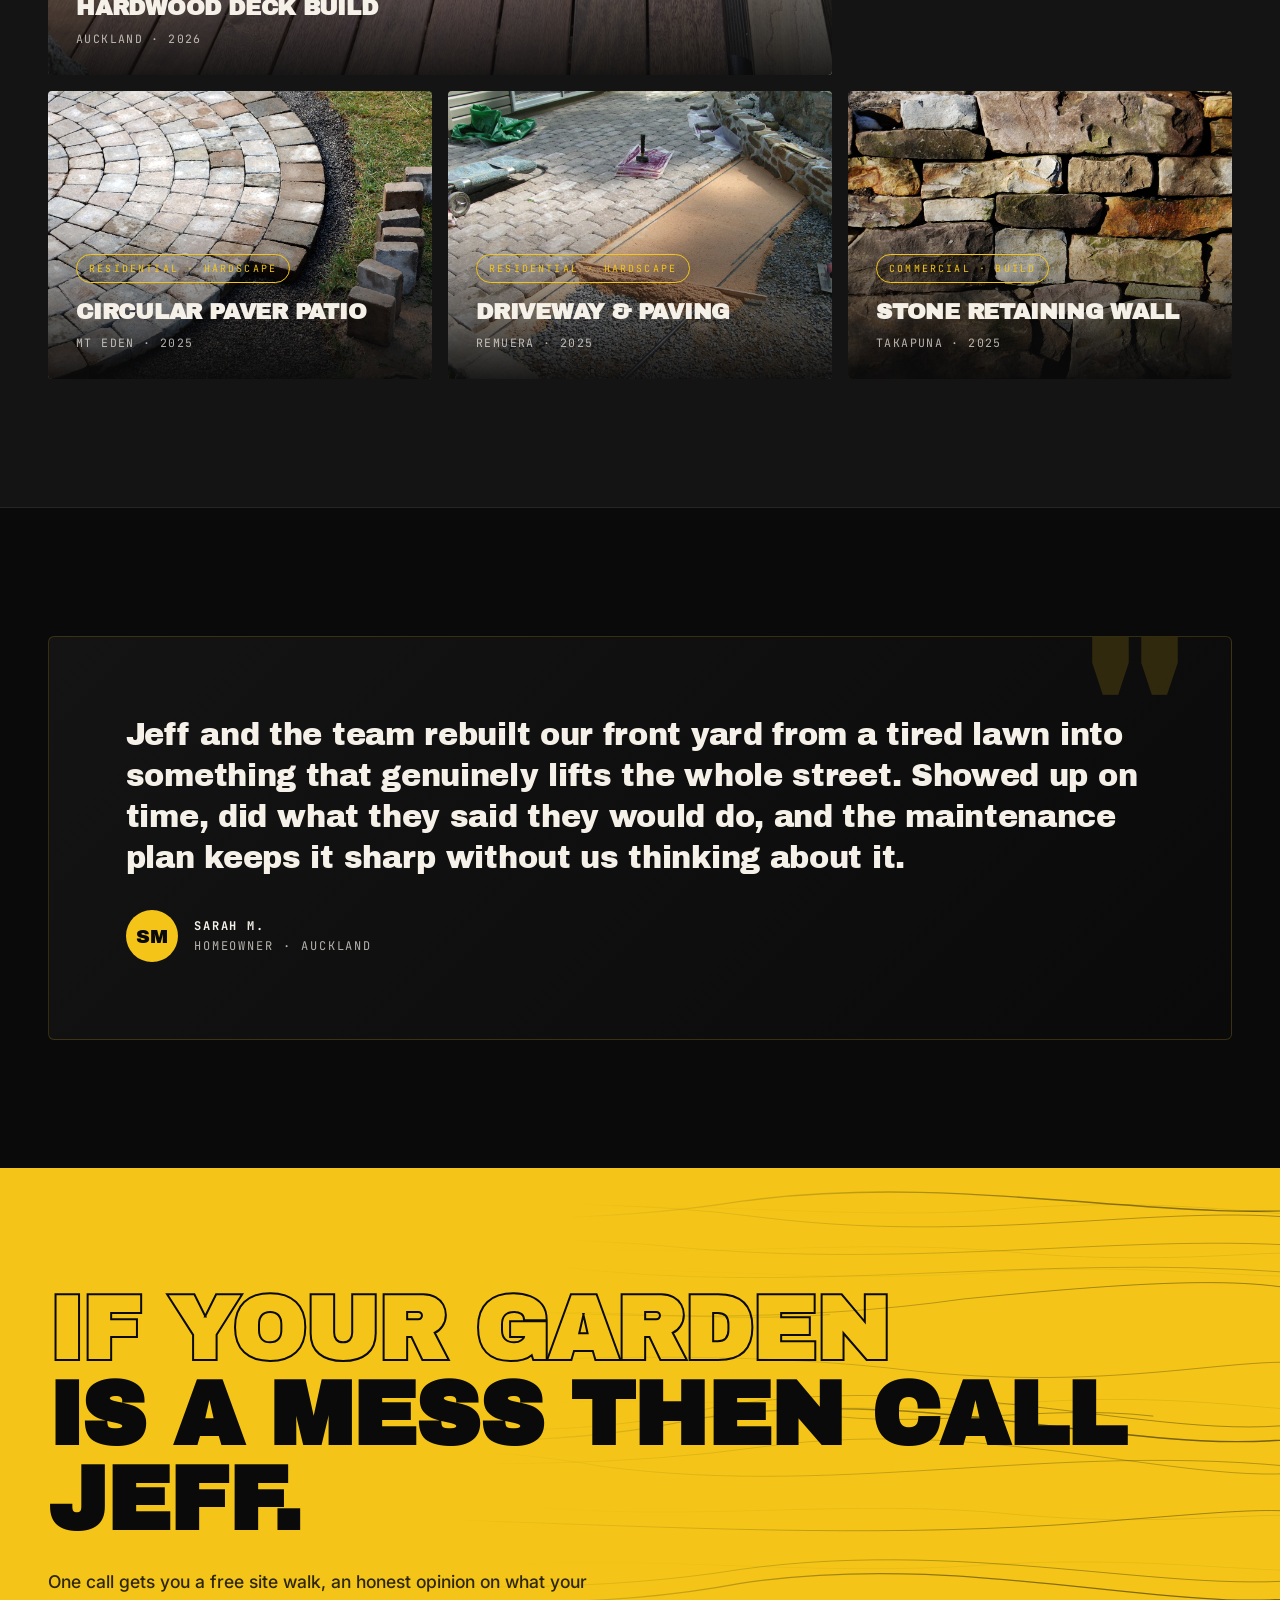
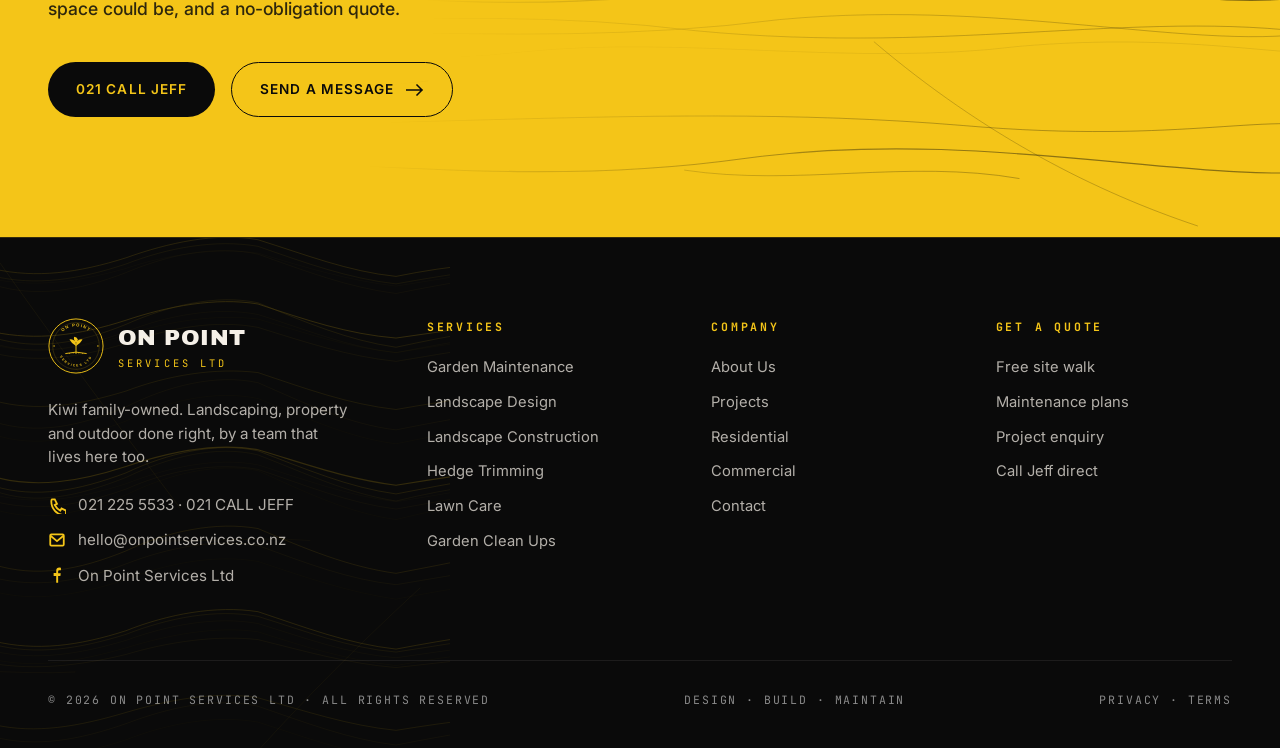
==== commit 05d98bd2: "Match portfolio titles, tags and alt text to the actual photos The image swap left captions describi" ====
--- a/index.html
+++ b/index.html
@@ -105,10 +105,10 @@
     </div>
 
     <div class="hero-visual reveal">
-      <img src="/assets/projects/deck-hardwood-1.jpg" alt="Manicured garden with shaped hedges and lush lawn" loading="lazy" />
+      <img src="/assets/projects/deck-hardwood-1.jpg" alt="Freshly oiled hardwood deck" loading="lazy" />
       <div class="hero-tag-card">
         <span class="eyebrow">Featured</span>
-        <strong>Garden Maintenance Done Right</strong>
+        <strong>Hardwood Decking, Oiled &amp; Finished</strong>
       </div>
     </div>
   </div>
@@ -311,43 +311,43 @@
 
     <div class="project-grid">
       <a href="projects.html" class="project-card wide reveal">
-        <img src="/assets/projects/deck-hardwood-2.jpg" alt="Modern home with structured landscaping" loading="lazy" />
+        <img src="/assets/projects/deck-hardwood-2.jpg" alt="Hardwood deck cladding" loading="lazy" />
         <div class="project-card-overlay">
           <span class="project-tag">Residential · Build</span>
-          <h4>Coastal Courtyard Rebuild</h4>
+          <h4>Hardwood Deck Build</h4>
           <span class="loc">Auckland · 2026</span>
         </div>
       </a>
       <a href="projects.html" class="project-card reveal">
-        <img src="/assets/projects/fence-hardwood.jpg" alt="Shaped hedges in commercial setting" loading="lazy" />
+        <img src="/assets/projects/fence-hardwood.jpg" alt="Horizontal hardwood slat fence" loading="lazy" />
         <div class="project-card-overlay">
-          <span class="project-tag">Commercial · Maintain</span>
-          <h4>Office Park Grounds</h4>
-          <span class="loc">North Shore · Ongoing</span>
+          <span class="project-tag">Residential · Build</span>
+          <h4>Hardwood Slat Fence</h4>
+          <span class="loc">North Shore · 2025</span>
         </div>
       </a>
       <a href="projects.html" class="project-card reveal">
-        <img src="/assets/projects/paver-patio.jpg" alt="Backyard with lawn and decking" loading="lazy" />
-        <div class="project-card-overlay">
-          <span class="project-tag">Residential · Design + Build</span>
-          <h4>Family Backyard Reset</h4>
-          <span class="loc">Mt Eden · 2025</span>
-        </div>
-      </a>
-      <a href="projects.html" class="project-card reveal">
-        <img src="/assets/projects/paving-install.jpg" alt="Driveway with paving and planting" loading="lazy" />
+        <img src="/assets/projects/paver-patio.jpg" alt="Circular paver patio" loading="lazy" />
         <div class="project-card-overlay">
           <span class="project-tag">Residential · Hardscape</span>
-          <h4>Driveway & Entry</h4>
+          <h4>Circular Paver Patio</h4>
+          <span class="loc">Mt Eden · 2025</span>
+        </div>
+      </a>
+      <a href="projects.html" class="project-card reveal">
+        <img src="/assets/projects/paving-install.jpg" alt="Paving installation with stone edging" loading="lazy" />
+        <div class="project-card-overlay">
+          <span class="project-tag">Residential · Hardscape</span>
+          <h4>Driveway & Paving</h4>
           <span class="loc">Remuera · 2025</span>
         </div>
       </a>
       <a href="projects.html" class="project-card reveal">
-        <img src="/assets/projects/paving-install.jpg" alt="Lush green commercial lawn" loading="lazy" />
+        <img src="/assets/projects/stone-wall.jpg" alt="Dry-stacked stone retaining wall" loading="lazy" />
         <div class="project-card-overlay">
-          <span class="project-tag">Commercial · Lawn</span>
-          <h4>Body Corporate Greens</h4>
-          <span class="loc">Manukau · Ongoing</span>
+          <span class="project-tag">Commercial · Build</span>
+          <h4>Stone Retaining Wall</h4>
+          <span class="loc">Takapuna · 2025</span>
         </div>
       </a>
     </div>
